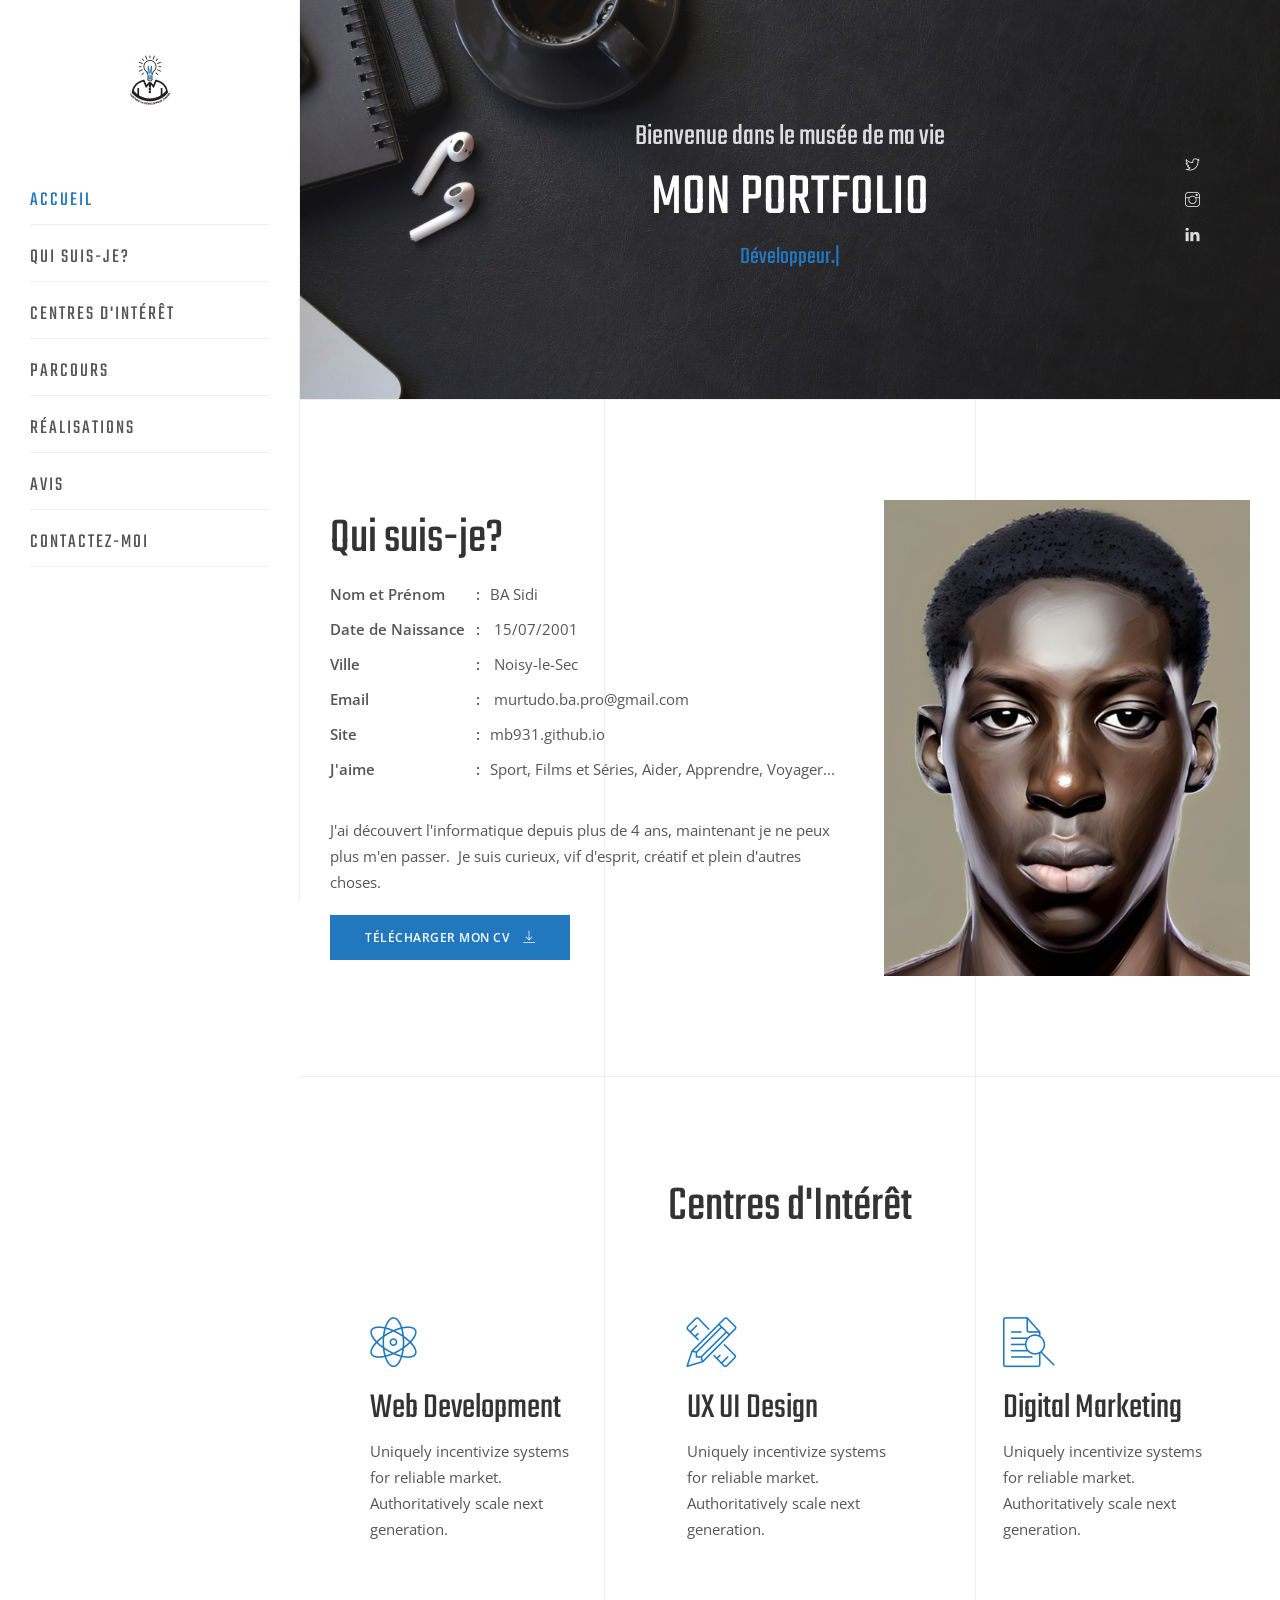
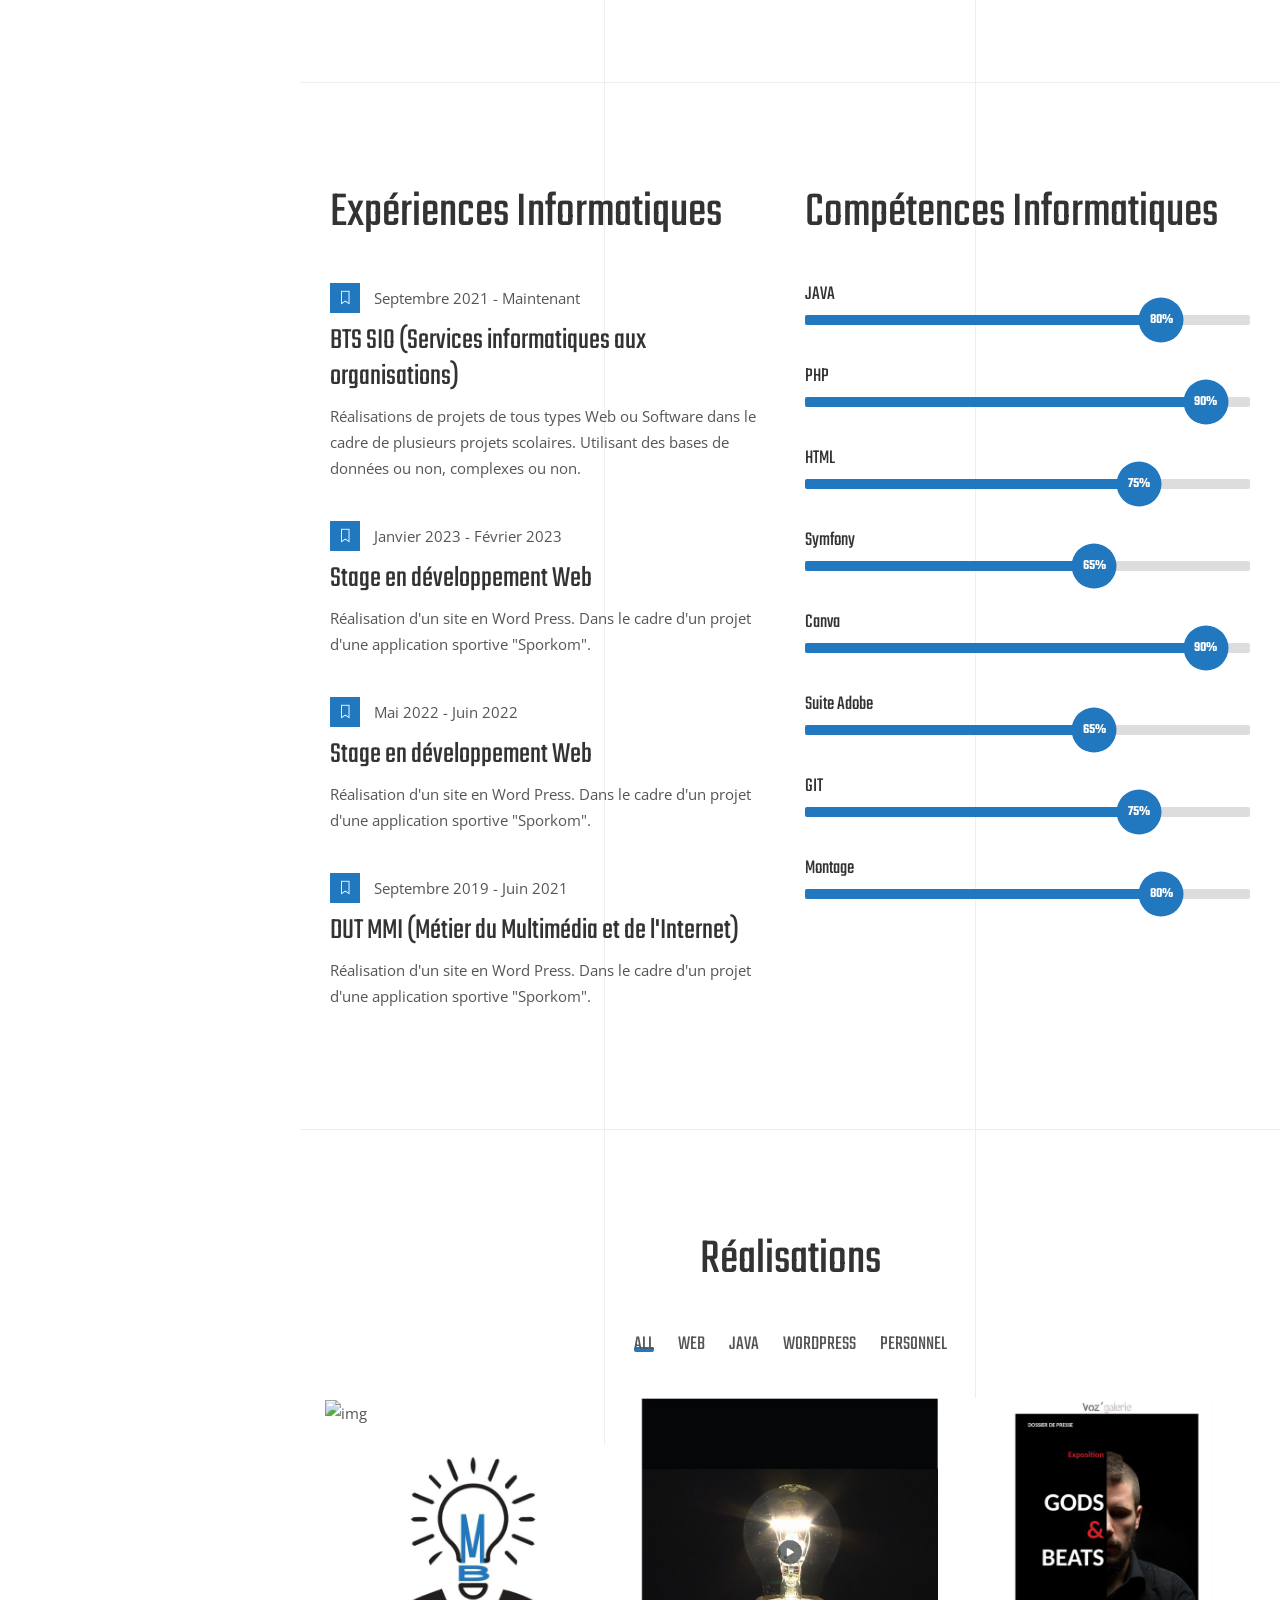
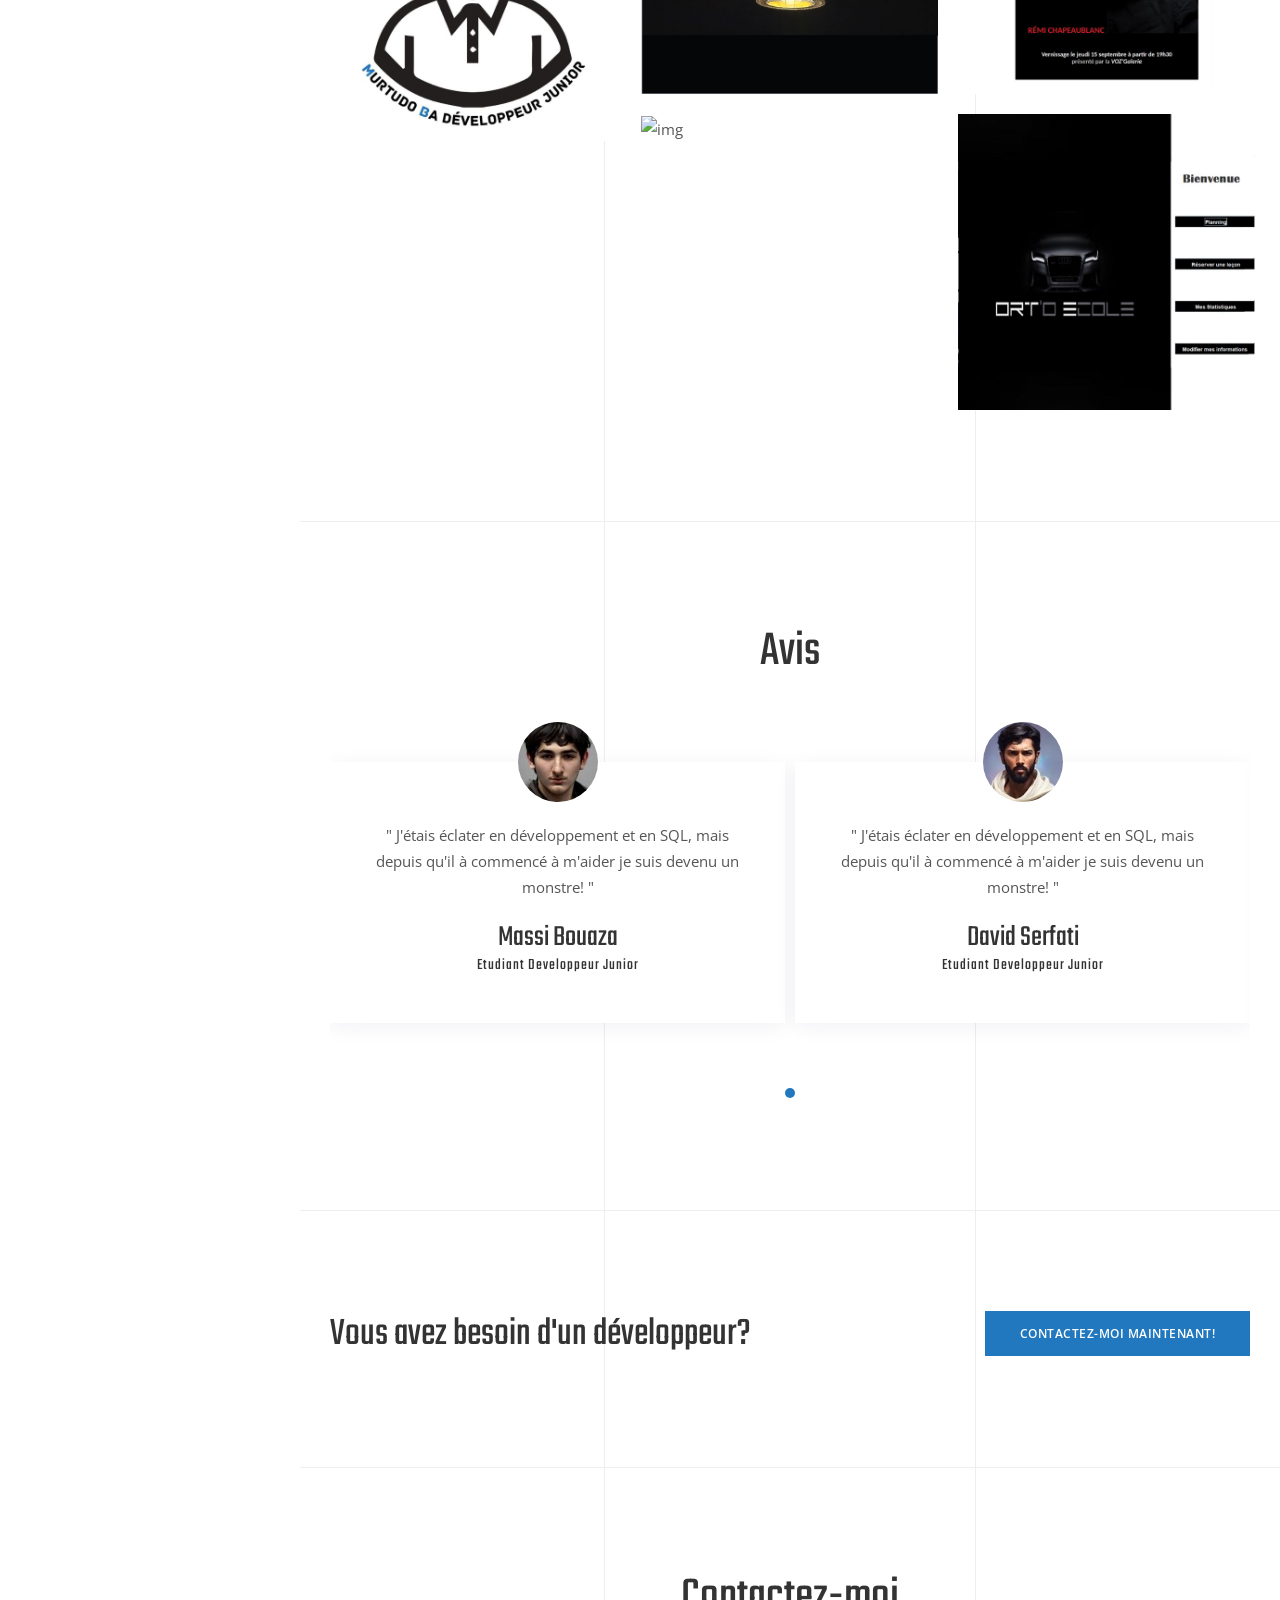
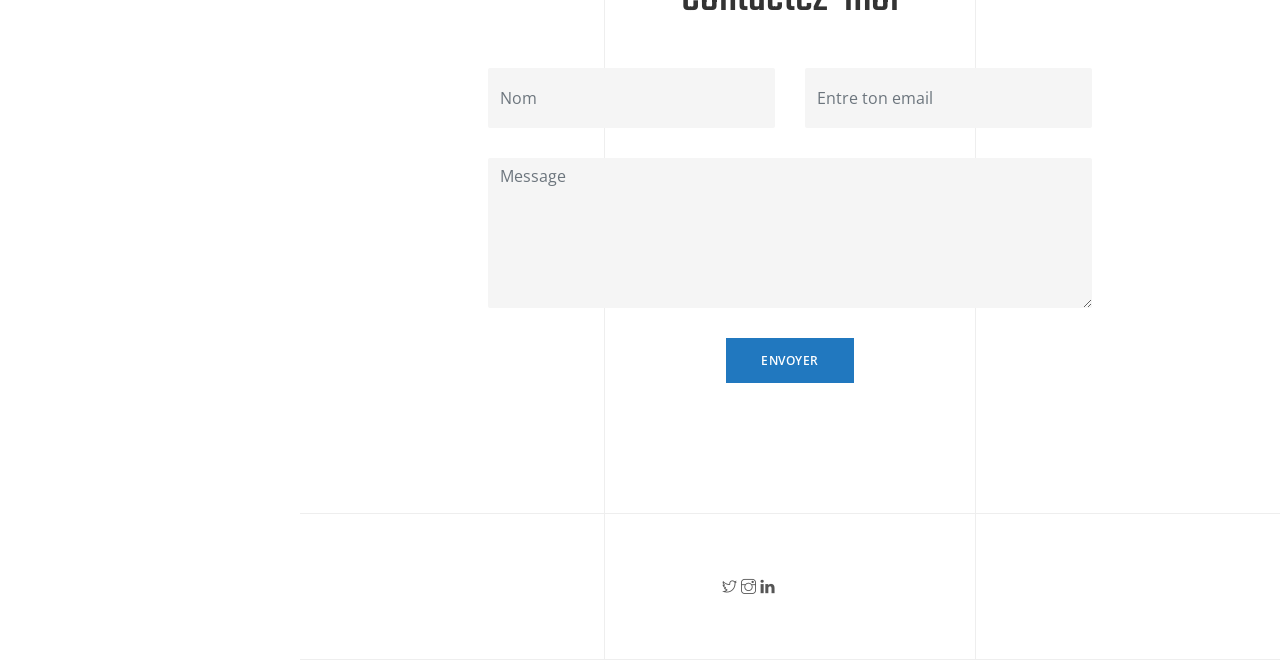
==== index.html @ 07c9825b "seventh push" ====
<!DOCTYPE html>
<!--[if lt IE 7]>      <html class="no-js lt-ie9 lt-ie8 lt-ie7" lang=""> <![endif]-->
<!--[if IE 7]>         <html class="no-js lt-ie9 lt-ie8" lang=""> <![endif]-->
<!--[if IE 8]>         <html class="no-js lt-ie9" lang=""> <![endif]-->
<!--[if gt IE 8]><!--> <html class="no-js" lang="en"> <!--<![endif]-->
    <head>
       
        <meta charset="utf-8">
        <meta name="viewport" content="width=device-width, initial-scale=1">
        <meta name="description" content="Personal Portfolio / CV / Resume Template">
        <meta name="author" content="DynamicLayers">
        
        <title>MB/Developpeur Web Junior</title>
        
        <link rel="shortcut icon" type="image/x-icon" href="img/mon-logo.png" />
        <link rel="stylesheet" href="css/bootstrap.min.css" />
        <link rel="stylesheet" href="css/bootstrap-menu.css"/>
        <link rel="stylesheet" href="css/animate.min.css" />
        <link rel="stylesheet" href="css/themify-icons.css">
        <link rel="stylesheet" href="css/elegant-line-icons.css">
        <link rel="stylesheet" href="css/venobox/venobox.css"/>
        <link rel="stylesheet" href="css/owl.carousel.css"/>
        <link rel="stylesheet" href="css/owl.theme.default.min.css"/>
        <link rel="stylesheet" href="css/main.css"/>
    </head>
    <body>
        
        <div class="site-preloader-wrap">
            <div class="spinner"></div>
        </div><!-- /.site-preloader-wrap -->

        <div class="dl-fixed-sidebar dl-sidebar-left">
            <div class="dl-header-container">
                <div class="logo">
                    <h1><a href="index.html"><img src="img/mon-logo.png" alt="logo"></a></h1>
                </div>
                <div class="dl-burger-menu">
                    <div class="dl-line-menu dl-line-half dl-first-line"></div>
                    <div class="dl-line-menu"></div>
                    <div class="dl-line-menu dl-line-half dl-last-line"></div>
                </div>
                <nav class="dl-menu-fixed">
                    <ul>
                        <li><a href="#home" data-scroll-nav="0">Accueil</a></li>
                        <li><a href="#services" data-scroll-nav="1">Qui suis-je?</a></li>
                        <li><a href="#services" data-scroll-nav="3">Centres d'intérêt</a></li>
                        <li><a href="#about" data-scroll-nav="2">Parcours</a></li>
                        <li><a href="#portfolios" data-scroll-nav="4">Réalisations</a></li>
                        <li><a href="#reviews" data-scroll-nav="5">Avis</a></li>
                        <li><a href="#contact" data-scroll-nav="6">Contactez-moi</a></li>
                    </ul>
                </nav>
            </div>
        </div><!-- /.dl-fixed-sidebar -->

        <div class="dl-side-content">
            <div class="content-lines-wrapper">
                <div class="content-lines-inner">
                    <div class="content-lines"></div>
                </div>
            </div><!-- /.content-lines-wrapper -->
            
            <header class="hero-section d-flex align-items-center bd-bottom" data-scroll-index="0">
                <div class="container">
                    <div class="hero-content text-center">
                        <h4>Bienvenue dans le musée de ma vie</h4>
                        <h1>Mon portfolio</h1>
                        <h2><span class="typed"></span></h2>
                    </div>
                    <ul class="hero-social">
                       <!-- <li><a href="#"><i class="ti-facebook"></i></a></li>-->
                        <li><a href="#"><i class="ti-twitter"></i></a></li>
                        <li><a href="https://www.instagram.com/mb931._/?next=%2F&hl=fr"><i class="ti-instagram"></i></a></li>
                        <li><a href="https://linkedin.com/in/murtudo-ba-pro"><i class="ti-linkedin"></i></a></li>
<!--                        <li><a href="#"><i class="ti-youtube"></i></a></li>-->
                    </ul>
                </div>
            </header><!-- /.hero-section -->
            
            <section id="about" class="about-section section-padding bd-bottom" data-scroll-index="1">
                <div class="container">
                    <div class="row align-items-center">
                        <div class="col-md-7 sm-padding wow fadeInLeft" data-wow-delay="200ms" data-wow-duration="1000ms">
                            <div class="about-content">
                               <h2>Qui suis-je?</h2>
                                <ul class="profile-info">
                                    <li><span>Nom et Prénom</span>BA Sidi</li>
                                    <li><span>Date de Naissance</span> 15/07/2001</li>
                                    <li><span>Ville</span> Noisy-le-Sec</li>
                                    <li><span>Email</span> murtudo.ba.pro@gmail.com</li>
                                    <li><span>Site</span><a href="https://mb931.github.io/">mb931.github.io</a></li>
                                    <li><span>J'aime</span>Sport, Films et Séries, Aider, Apprendre, Voyager...</li>

                                </ul>
                                <p>J'ai découvert l'informatique depuis
                                    plus de 4 ans, maintenant je ne peux plus m'en passer.&nbsp Je suis curieux, vif d'esprit, créatif et plein d'autres choses.
                                </p>
                                <a href="pdf/CvStageBTS.pdf" class="default-btn" download="CV Murtudo BA">Télécharger mon CV <i class="ti-download"></i></a>
                            </div>
                        </div>
                        <div class="col-md-5 sm-padding wow fadeInRight" data-wow-delay="200ms" data-wow-duration="1000ms">
                            <div class="about-bg">
                               <img src="img/1.png" alt="img">
                               <div class="dots"></div>
                            </div>
                        </div>
                    </div>
                </div>
            </section><!-- /.about-section -->
            <section id="services" class="services-section section-padding bd-bottom" data-scroll-index="3">
                <div class="container">
                    <div class="section-heading mb-40 text-center wow fadeInUp" data-wow-delay="200ms" data-wow-duration="1000ms">
                        <h2>Centres d'Intérêt</h2>
                    </div>
                    <div class="row">
                        <div class="col-md-4 col-sm-6 sm-padding wow fadeInUp" data-wow-delay="200ms" data-wow-duration="1000ms">
                            <div class="services-item">
                                <i class="icon-genius"></i>
                                <h3>Web Development</h3>
                                <p>Uniquely incentivize systems for reliable market. Authoritatively scale next generation. </p>
                                <div class="dots"></div>
                            </div>
                        </div>
                        <div class="col-md-4 col-sm-6 sm-padding wow fadeInUp" data-wow-delay="400ms" data-wow-duration="1000ms">
                            <div class="services-item">
                                <i class="icon-tools"></i>
                                <h3>UX UI Design</h3>
                                <p>Uniquely incentivize systems for reliable market. Authoritatively scale next generation. </p>
                                <div class="dots"></div>
                            </div>
                        </div>
                        <div class="col-md-4 col-sm-6 sm-padding wow fadeInUp" data-wow-delay="500ms" data-wow-duration="1000ms">
                            <div class="services-item">
                                <i class="icon-search"></i>
                                <h3>Digital Marketing</h3>
                                <p>Uniquely incentivize systems for reliable market. Authoritatively scale next generation. </p>
                                <div class="dots"></div>
                            </div>
                        </div>
                    </div>
                </div>
            </section><!-- /.services-section -->
            
            <section id="resume" class="resume-section section-padding bd-bottom" data-scroll-index="2">
                <div class="container">
                    <div class="row">
                        <div class="col-md-6 sm-padding wow fadeInLeft" data-wow-delay="200ms" data-wow-duration="1000ms">
                            <div class="section-heading mb-40">
                               <h2>Expériences Informatiques</h2>
                            </div>
                            <ul class="exp-list">
                                <li>
                                    <div class="exp-date">
                                        <i class="ti-bookmark"></i>
                                        <span>Septembre 2021 - Maintenant</span>
                                    </div>
                                    <div class="exp-content">
                                        <h4>BTS SIO (Services informatiques aux organisations)</span></h4>
                                        <p>Réalisations de projets de tous types Web ou Software dans le cadre de plusieurs projets scolaires. Utilisant des bases de données ou non, complexes ou non.</p>
                                    </div>
                                </li>
                                <li>
                                    <div class="exp-date">
                                        <i class="ti-bookmark"></i>
                                        <span>Janvier 2023 - Février 2023</span>
                                    </div>
                                    <div class="exp-content">
                                        <h4>Stage en développement Web</span></h4>
                                        <p>Réalisation d'un site en Word Press. Dans le cadre d'un projet d'une application sportive "Sporkom".</p>
                                    </div>
                                </li>
                                <li>
                                    <div class="exp-date">
                                        <i class="ti-bookmark"></i>
                                        <span>Mai 2022 - Juin 2022</span>
                                    </div>
                                    <div class="exp-content">
                                        <h4>Stage en développement Web</span></h4>
                                        <p>Réalisation d'un site en Word Press. Dans le cadre d'un projet d'une application sportive "Sporkom".</p>
                                    </div>
                                </li>
                                <li>
                                    <div class="exp-date">
                                        <i class="ti-bookmark"></i>
                                        <span>Septembre 2019 - Juin 2021</span>
                                    </div>
                                    <div class="exp-content">
                                        <h4>DUT MMI (Métier du Multimédia et de l'Internet)</span></h4>
                                        <p>Réalisation d'un site en Word Press. Dans le cadre d'un projet d'une application sportive "Sporkom".</p>
                                    </div>
                                </li>
                            </ul>
                        </div>
                        <div class="col-md-6 sm-padding wow fadeInRight" data-wow-delay="200ms" data-wow-duration="1000ms">
                            <div class="skill-wrap">
                               <div class="section-heading mb-40">
                                   <h2>Compétences Informatiques </h2>
                               </div>
                                <ul class="skill-items">
                                    <li class="skill-item">
                                        <h5>JAVA</h5>
                                        <div class="progress">
                                            <div class="progress-bar wow slideInLeft" data-wow-delay="0ms" data-wow-duration="2000ms" role="progressbar" style="width: 80%;">
                                            <span>80%</span>
                                            </div>
                                        </div>
                                    </li>
                                    <li class="skill-item">
                                        <h5>PHP</h5>
                                        <div class="progress">
                                            <div class="progress-bar wow slideInLeft" data-wow-delay="200ms" data-wow-duration="2000ms" role="progressbar" style="width: 90%;">
                                            <span>90%</span>
                                            </div>
                                        </div>
                                    </li>

                                    <li class="skill-item">
                                        <h5>HTML</h5>
                                        <div class="progress">
                                            <div class="progress-bar wow slideInLeft" data-wow-delay="300ms" data-wow-duration="2000ms" role="progressbar" style="width: 75%;">
                                                <span>75%</span>
                                            </div>
                                        </div>
                                    </li>
                                    <li class="skill-item">
                                        <h5>Symfony</h5>
                                        <div class="progress">
                                            <div class="progress-bar wow slideInLeft" data-wow-delay="400ms" data-wow-duration="2000ms" role="progressbar" style="width: 65%;">
                                                <span>65%</span>
                                            </div>
                                        </div>
                                    </li>
                                    <li class="skill-item">
                                        <h5>Canva</h5>
                                        <div class="progress">
                                            <div class="progress-bar wow slideInLeft" data-wow-delay="200ms" data-wow-duration="2000ms" role="progressbar" style="width: 90%;">
                                                <span>90%</span>
                                            </div>
                                        </div>
                                    </li>
                                    <li class="skill-item">
                                        <h5>Suite Adobe</h5>
                                        <div class="progress">
                                             <div class="progress-bar wow slideInLeft" data-wow-delay="400ms" data-wow-duration="2000ms" role="progressbar" style="width: 65%;">
                                            <span>65%</span>
                                            </div>
                                        </div>
                                    </li>
                                    <li class="skill-item">
                                        <h5>GIT</h5>
                                        <div class="progress">
                                            <div class="progress-bar wow slideInLeft" data-wow-delay="300ms" data-wow-duration="2000ms" role="progressbar" style="width: 75%;">
                                                <span>75%</span>
                                            </div>
                                        </div>
                                    </li>
                                    <li class="skill-item">
                                        <h5>Montage</h5>
                                        <div class="progress">
                                            <div class="progress-bar wow slideInLeft" data-wow-delay="0ms" data-wow-duration="2000ms" role="progressbar" style="width: 80%;">
                                                <span>80%</span>
                                            </div>
                                        </div>
                                    </li>
                                </ul>
                            </div>
                        </div>
                    </div>
                </div>
            </section><!-- /.resume-section -->
            
            <section id="portfolios" class="portfolio-section section-padding bd-bottom" data-scroll-index="4">
                <div class="container">
                   <div class="section-heading text-center mb-40 wow fadeInUp" data-wow-delay="200ms" data-wow-duration="1000ms">
                       <h2>Réalisations</h2>
                   </div>
                    <div class="portfolio-wrapper">
                        <ul class="portfolio-filter text-center mb-30">
                            <li class="active" data-filter="*">All</li>
                            <li data-filter=".branding">Web</li>
                            <li data-filter=".design">JAVA</li>
                            <li data-filter=".wordpress">Wordpress</li>
                            <li data-filter=".marketing">Personnel</li>
                        </ul><!-- Portfolio Filter -->
                        <div class="row portfolio-items">
                            <div class="col-md-4 col-sm-6 padding-10 single-item wordpress">
                               <div class="portfolio-box">
                                   <img src="img/port-1.png" alt="img">
                                   <div class="portfolio-content">
                                       <h3><a class="img-popup" href="img/port-1.jpg">Design Studio<span>Branding</span></a></h3>
                                   </div>
                               </div>
                            </div>
                            <div class="col-md-4 col-sm-6 padding-10 single-item marketing">
                               <div class="portfolio-box">
                                   <img src="img/port-2.jpg" alt="img">
                                   <div class="portfolio-content">
                                       <h3><a class="img-popup" href="img/port-2.jpg">Réalisation personnel<span>Ma vidéo</span><span>2022</span></a></h3>
                                   </div>
                               </div>
                            </div>
                            <div class="col-md-4 col-sm-6 padding-10 single-item marketing ">
                               <div class="portfolio-box">
                                   <img src="img/port-3.jpg" alt="img">
                                   <div class="portfolio-content">
                                       <h3><a class="img-popup" href="img/port-3.jpg">Projet Adobe Illustrator DUT MMI<span>Magazine Voz'galerie</span><span>2019</span></a></h3>
                                   </div>
                               </div>
                            </div>
                            <div class="col-md-4 col-sm-6 padding-10 single-item marketing">
                               <div class="portfolio-box">
                                   <img src="img/port-4.jpg" alt="img">
                                   <div class="portfolio-content">
                                       <h3><a class="img-popup" href="img/port-4.jpg">Réalisation personnel<span>Mon Logo</span><span>2022</span></a></h3>
                                   </div>
                               </div>
                            </div>
                            <div class="col-md-4 col-sm-6 padding-10 single-item branding">
                               <div class="portfolio-box">
                                   <img src="img/port-5.png" alt="img">
                                   <div class="portfolio-content">
                                       <h3><a class="img-popup" href="img/port-5.jpg">Design Studio<span>Branding</span></a></h3>
                                   </div>
                               </div>
                            </div>
                            <div class="col-md-4 col-sm-6 padding-10 single-item design">
                               <div class="portfolio-box">
                                   <img src="img/port-6.jpg" alt="img">
                                   <div class="portfolio-content">
                                       <h3><a class="img-popup" href="img/port-6.jpg">Projet JAVA BTS SIO<span>ORT'O ECOLE</span><span>2021</span></a></h3>
                                   </div>
                               </div>
                            </div>
                        </div>
                    </div>
                </div>
            </section><!-- /.portfolio-section -->
            
            <section id="reviews" class="testimonial-section section-padding bd-bottom" data-scroll-index="5">
                <div class="container">
                    <div class="section-heading mb-40 text-center wow fadeInUp" data-wow-delay="200ms" data-wow-duration="1000ms">
                        <h2>Avis</h2>
                    </div>
                    <div id="testimonial-carousel" class="testimonial-carousel owl-carousel">
                        <div class="testimonial-item">
                            <div class="testimonial-innter">
                                <div class="testi-thumb"><img src="img/testi-1.jpg" alt="img"></div>
                                <div class="testi-content">
                                    <p>" J'étais éclater en développement et en SQL, mais depuis qu'il à commencé à m'aider je suis devenu un monstre! "</p>
                                    <h4>Massi Bouaza <span>Etudiant Developpeur Junior</span></h4>
                                </div>
                            </div>
                        </div>
                        <div class="testimonial-item">
                            <div class="testimonial-innter">
                                <div class="testi-thumb"><img src="img/testi-2.jpg" alt="img"></div>
                                <div class="testi-content">
                                    <p>" J'étais éclater en développement et en SQL, mais depuis qu'il à commencé à m'aider je suis devenu un monstre! "</p>
                                    <h4>David Serfati <span>Etudiant Developpeur Junior</span></h4>
                                </div>
                            </div>
                        </div>
                        <!--<div class="testimonial-item">
                            <div class="testimonial-innter">
                                <div class="testi-thumb"><img src="img/testi-3.jpg" alt="img"></div>
                                <div class="testi-content">
                                    <p>"This has been one of the best Customer Support experiences I have ever had. The design of the theme also, AMAZING! Thank you so much for all your help DynamicLayers!"</p>
                                    <h4>Melania Rose <span>Themeforest.CO</span></h4>
                                </div>
                            </div>
                        </div>-->
                    </div>
                </div>
            </section><!-- /.testimonial-section -->
            
            <section class="cta-section section-padding bd-bottom">
                <div class="container">
                    <div class="row">
                        <div class="col-md-6 xs-padding">
                            <div class="cta-content">
                                <h3>Vous avez besoin d'un développeur?</h3>
                            </div>
                        </div>
                        <div class="col-md-6 text-right">
                            <a href="#contact" class="default-btn">Contactez-moi maintenant!</a>
                        </div>
                    </div>
                </div>
            </section><!-- /.cta-section -->
            
            <section id="contact" class="contact-section section-padding" data-scroll-index="6">
                <div class="container">
                    <div class="section-heading mb-40 text-center wow fadeInUp" data-wow-delay="200ms" data-wow-duration="1000ms">
                        <h2>Contactez-moi</h2>
                    </div>
                    <div class="row">
                        <div class="col-md-8 offset-md-2">
                            <form action="contact.php" method="post" id="ajax_form" class="row contact-form text-center">
                                <div class="form-group col-lg-6">
                                    <input type="text" class="form-control" id="name" placeholder="Nom" required>
                                </div>
                                <div class="form-group col-lg-6">
                                    <input type="email" class="form-control" id="email" placeholder="Entre ton email" required>
                                </div>
                                <div class="form-group col-lg-12">
                                    <textarea class="form-control message" id="message" name="message" placeholder="Message" required></textarea>
                                </div>
                                <div class="form-group col-lg-12">
                                    <button id="submit" class="default-btn" type="submit">Envoyer</button>
                                </div>
                                <div id="form-messages" class="form-group col-lg-12">
                                    <div class="alert" role="alert"></div>
                                </div>
                            </form>
                        </div>
                    </div>
                </div>
            </section><!-- /.contact-section -->
            
            <footer class="footer-section">
                <div class="container">
                    <div class="row">
                        <div class="col-sm-6">
                            <div class="footer-social text-right">
                                <a href="#"><i class="ti-twitter"></i></a>
                                <a href="https://www.instagram.com/mb931._/?next=%2F&hl=fr"><i class="ti-instagram"></i></a>
                                <a href="https://linkedin.com/in/murtudo-ba-pro"><i class="ti-linkedin"></i></a>
                            </div><!-- /.footer-social -->
                        </div>
                    </div>
                </div>
            </footer><!-- /.footer-section -->
            
        </div><!-- /.dl-side-content -->

        <!-- jQuery -->
        <script src="js/vendor/jquery-1.12.4.min.js"></script>
        <script src="js/vendor/popper.min.js"></script>
        <script src="js/vendor/bootstrap.min.js"></script>
        <script src="js/vendor/scrollit.js"></script>
        <script src="js/vendor/jquery.waypoints.min.js"></script>
        <script src="js/vendor/imagesloaded.pkgd.min.js"></script>
        <script src="js/vendor/venobox.min.js"></script>
        <script src="js/vendor/jquery.isotope.v3.0.2.js"></script>
        <script src="js/vendor/owl.carousel.min.js"></script>
        <script src="js/vendor/typed.min.js"></script>
        <script src="js/vendor/bootstrap-menu.js"></script>
        <script src="js/vendor/wow.min.js"></script>
        <script src="js/contact.js"></script>
        <script src="js/main.js"></script>

    </body>

</html>
---- css/themify-icons.css ----
@font-face{font-family:themify;src:url(../fonts/themify.eot?-fvbane);src:url(../fonts/themify.eot?#iefix-fvbane) format('embedded-opentype'),url(../fonts/themify.woff?-fvbane) format('woff'),url(../fonts/themify.ttf?-fvbane) format('truetype'),url(../fonts/themify.svg?-fvbane#themify) format('svg');font-weight:400;font-style:normal}[class*=" ti-"],[class^=ti-]{font-family:themify;speak:none;font-style:normal;font-weight:400;font-variant:normal;text-transform:none;line-height:1;-webkit-font-smoothing:antialiased;-moz-osx-font-smoothing:grayscale}.ti-wand:before{content:"\e600"}.ti-volume:before{content:"\e601"}.ti-user:before{content:"\e602"}.ti-unlock:before{content:"\e603"}.ti-unlink:before{content:"\e604"}.ti-trash:before{content:"\e605"}.ti-thought:before{content:"\e606"}.ti-target:before{content:"\e607"}.ti-tag:before{content:"\e608"}.ti-tablet:before{content:"\e609"}.ti-star:before{content:"\e60a"}.ti-spray:before{content:"\e60b"}.ti-signal:before{content:"\e60c"}.ti-shopping-cart:before{content:"\e60d"}.ti-shopping-cart-full:before{content:"\e60e"}.ti-settings:before{content:"\e60f"}.ti-search:before{content:"\e610"}.ti-zoom-in:before{content:"\e611"}.ti-zoom-out:before{content:"\e612"}.ti-cut:before{content:"\e613"}.ti-ruler:before{content:"\e614"}.ti-ruler-pencil:before{content:"\e615"}.ti-ruler-alt:before{content:"\e616"}.ti-bookmark:before{content:"\e617"}.ti-bookmark-alt:before{content:"\e618"}.ti-reload:before{content:"\e619"}.ti-plus:before{content:"\e61a"}.ti-pin:before{content:"\e61b"}.ti-pencil:before{content:"\e61c"}.ti-pencil-alt:before{content:"\e61d"}.ti-paint-roller:before{content:"\e61e"}.ti-paint-bucket:before{content:"\e61f"}.ti-na:before{content:"\e620"}.ti-mobile:before{content:"\e621"}.ti-minus:before{content:"\e622"}.ti-medall:before{content:"\e623"}.ti-medall-alt:before{content:"\e624"}.ti-marker:before{content:"\e625"}.ti-marker-alt:before{content:"\e626"}.ti-arrow-up:before{content:"\e627"}.ti-arrow-right:before{content:"\e628"}.ti-arrow-left:before{content:"\e629"}.ti-arrow-down:before{content:"\e62a"}.ti-lock:before{content:"\e62b"}.ti-location-arrow:before{content:"\e62c"}.ti-link:before{content:"\e62d"}.ti-layout:before{content:"\e62e"}.ti-layers:before{content:"\e62f"}.ti-layers-alt:before{content:"\e630"}.ti-key:before{content:"\e631"}.ti-import:before{content:"\e632"}.ti-image:before{content:"\e633"}.ti-heart:before{content:"\e634"}.ti-heart-broken:before{content:"\e635"}.ti-hand-stop:before{content:"\e636"}.ti-hand-open:before{content:"\e637"}.ti-hand-drag:before{content:"\e638"}.ti-folder:before{content:"\e639"}.ti-flag:before{content:"\e63a"}.ti-flag-alt:before{content:"\e63b"}.ti-flag-alt-2:before{content:"\e63c"}.ti-eye:before{content:"\e63d"}.ti-export:before{content:"\e63e"}.ti-exchange-vertical:before{content:"\e63f"}.ti-desktop:before{content:"\e640"}.ti-cup:before{content:"\e641"}.ti-crown:before{content:"\e642"}.ti-comments:before{content:"\e643"}.ti-comment:before{content:"\e644"}.ti-comment-alt:before{content:"\e645"}.ti-close:before{content:"\e646"}.ti-clip:before{content:"\e647"}.ti-angle-up:before{content:"\e648"}.ti-angle-right:before{content:"\e649"}.ti-angle-left:before{content:"\e64a"}.ti-angle-down:before{content:"\e64b"}.ti-check:before{content:"\e64c"}.ti-check-box:before{content:"\e64d"}.ti-camera:before{content:"\e64e"}.ti-announcement:before{content:"\e64f"}.ti-brush:before{content:"\e650"}.ti-briefcase:before{content:"\e651"}.ti-bolt:before{content:"\e652"}.ti-bolt-alt:before{content:"\e653"}.ti-blackboard:before{content:"\e654"}.ti-bag:before{content:"\e655"}.ti-move:before{content:"\e656"}.ti-arrows-vertical:before{content:"\e657"}.ti-arrows-horizontal:before{content:"\e658"}.ti-fullscreen:before{content:"\e659"}.ti-arrow-top-right:before{content:"\e65a"}.ti-arrow-top-left:before{content:"\e65b"}.ti-arrow-circle-up:before{content:"\e65c"}.ti-arrow-circle-right:before{content:"\e65d"}.ti-arrow-circle-left:before{content:"\e65e"}.ti-arrow-circle-down:before{content:"\e65f"}.ti-angle-double-up:before{content:"\e660"}.ti-angle-double-right:before{content:"\e661"}.ti-angle-double-left:before{content:"\e662"}.ti-angle-double-down:before{content:"\e663"}.ti-zip:before{content:"\e664"}.ti-world:before{content:"\e665"}.ti-wheelchair:before{content:"\e666"}.ti-view-list:before{content:"\e667"}.ti-view-list-alt:before{content:"\e668"}.ti-view-grid:before{content:"\e669"}.ti-uppercase:before{content:"\e66a"}.ti-upload:before{content:"\e66b"}.ti-underline:before{content:"\e66c"}.ti-truck:before{content:"\e66d"}.ti-timer:before{content:"\e66e"}.ti-ticket:before{content:"\e66f"}.ti-thumb-up:before{content:"\e670"}.ti-thumb-down:before{content:"\e671"}.ti-text:before{content:"\e672"}.ti-stats-up:before{content:"\e673"}.ti-stats-down:before{content:"\e674"}.ti-split-v:before{content:"\e675"}.ti-split-h:before{content:"\e676"}.ti-smallcap:before{content:"\e677"}.ti-shine:before{content:"\e678"}.ti-shift-right:before{content:"\e679"}.ti-shift-left:before{content:"\e67a"}.ti-shield:before{content:"\e67b"}.ti-notepad:before{content:"\e67c"}.ti-server:before{content:"\e67d"}.ti-quote-right:before{content:"\e67e"}.ti-quote-left:before{content:"\e67f"}.ti-pulse:before{content:"\e680"}.ti-printer:before{content:"\e681"}.ti-power-off:before{content:"\e682"}.ti-plug:before{content:"\e683"}.ti-pie-chart:before{content:"\e684"}.ti-paragraph:before{content:"\e685"}.ti-panel:before{content:"\e686"}.ti-package:before{content:"\e687"}.ti-music:before{content:"\e688"}.ti-music-alt:before{content:"\e689"}.ti-mouse:before{content:"\e68a"}.ti-mouse-alt:before{content:"\e68b"}.ti-money:before{content:"\e68c"}.ti-microphone:before{content:"\e68d"}.ti-menu:before{content:"\e68e"}.ti-menu-alt:before{content:"\e68f"}.ti-map:before{content:"\e690"}.ti-map-alt:before{content:"\e691"}.ti-loop:before{content:"\e692"}.ti-location-pin:before{content:"\e693"}.ti-list:before{content:"\e694"}.ti-light-bulb:before{content:"\e695"}.ti-Italic:before{content:"\e696"}.ti-info:before{content:"\e697"}.ti-infinite:before{content:"\e698"}.ti-id-badge:before{content:"\e699"}.ti-hummer:before{content:"\e69a"}.ti-home:before{content:"\e69b"}.ti-help:before{content:"\e69c"}.ti-headphone:before{content:"\e69d"}.ti-harddrives:before{content:"\e69e"}.ti-harddrive:before{content:"\e69f"}.ti-gift:before{content:"\e6a0"}.ti-game:before{content:"\e6a1"}.ti-filter:before{content:"\e6a2"}.ti-files:before{content:"\e6a3"}.ti-file:before{content:"\e6a4"}.ti-eraser:before{content:"\e6a5"}.ti-envelope:before{content:"\e6a6"}.ti-download:before{content:"\e6a7"}.ti-direction:before{content:"\e6a8"}.ti-direction-alt:before{content:"\e6a9"}.ti-dashboard:before{content:"\e6aa"}.ti-control-stop:before{content:"\e6ab"}.ti-control-shuffle:before{content:"\e6ac"}.ti-control-play:before{content:"\e6ad"}.ti-control-pause:before{content:"\e6ae"}.ti-control-forward:before{content:"\e6af"}.ti-control-backward:before{content:"\e6b0"}.ti-cloud:before{content:"\e6b1"}.ti-cloud-up:before{content:"\e6b2"}.ti-cloud-down:before{content:"\e6b3"}.ti-clipboard:before{content:"\e6b4"}.ti-car:before{content:"\e6b5"}.ti-calendar:before{content:"\e6b6"}.ti-book:before{content:"\e6b7"}.ti-bell:before{content:"\e6b8"}.ti-basketball:before{content:"\e6b9"}.ti-bar-chart:before{content:"\e6ba"}.ti-bar-chart-alt:before{content:"\e6bb"}.ti-back-right:before{content:"\e6bc"}.ti-back-left:before{content:"\e6bd"}.ti-arrows-corner:before{content:"\e6be"}.ti-archive:before{content:"\e6bf"}.ti-anchor:before{content:"\e6c0"}.ti-align-right:before{content:"\e6c1"}.ti-align-left:before{content:"\e6c2"}.ti-align-justify:before{content:"\e6c3"}.ti-align-center:before{content:"\e6c4"}.ti-alert:before{content:"\e6c5"}.ti-alarm-clock:before{content:"\e6c6"}.ti-agenda:before{content:"\e6c7"}.ti-write:before{content:"\e6c8"}.ti-window:before{content:"\e6c9"}.ti-widgetized:before{content:"\e6ca"}.ti-widget:before{content:"\e6cb"}.ti-widget-alt:before{content:"\e6cc"}.ti-wallet:before{content:"\e6cd"}.ti-video-clapper:before{content:"\e6ce"}.ti-video-camera:before{content:"\e6cf"}.ti-vector:before{content:"\e6d0"}.ti-themify-logo:before{content:"\e6d1"}.ti-themify-favicon:before{content:"\e6d2"}.ti-themify-favicon-alt:before{content:"\e6d3"}.ti-support:before{content:"\e6d4"}.ti-stamp:before{content:"\e6d5"}.ti-split-v-alt:before{content:"\e6d6"}.ti-slice:before{content:"\e6d7"}.ti-shortcode:before{content:"\e6d8"}.ti-shift-right-alt:before{content:"\e6d9"}.ti-shift-left-alt:before{content:"\e6da"}.ti-ruler-alt-2:before{content:"\e6db"}.ti-receipt:before{content:"\e6dc"}.ti-pin2:before{content:"\e6dd"}.ti-pin-alt:before{content:"\e6de"}.ti-pencil-alt2:before{content:"\e6df"}.ti-palette:before{content:"\e6e0"}.ti-more:before{content:"\e6e1"}.ti-more-alt:before{content:"\e6e2"}.ti-microphone-alt:before{content:"\e6e3"}.ti-magnet:before{content:"\e6e4"}.ti-line-double:before{content:"\e6e5"}.ti-line-dotted:before{content:"\e6e6"}.ti-line-dashed:before{content:"\e6e7"}.ti-layout-width-full:before{content:"\e6e8"}.ti-layout-width-default:before{content:"\e6e9"}.ti-layout-width-default-alt:before{content:"\e6ea"}.ti-layout-tab:before{content:"\e6eb"}.ti-layout-tab-window:before{content:"\e6ec"}.ti-layout-tab-v:before{content:"\e6ed"}.ti-layout-tab-min:before{content:"\e6ee"}.ti-layout-slider:before{content:"\e6ef"}.ti-layout-slider-alt:before{content:"\e6f0"}.ti-layout-sidebar-right:before{content:"\e6f1"}.ti-layout-sidebar-none:before{content:"\e6f2"}.ti-layout-sidebar-left:before{content:"\e6f3"}.ti-layout-placeholder:before{content:"\e6f4"}.ti-layout-menu:before{content:"\e6f5"}.ti-layout-menu-v:before{content:"\e6f6"}.ti-layout-menu-separated:before{content:"\e6f7"}.ti-layout-menu-full:before{content:"\e6f8"}.ti-layout-media-right-alt:before{content:"\e6f9"}.ti-layout-media-right:before{content:"\e6fa"}.ti-layout-media-overlay:before{content:"\e6fb"}.ti-layout-media-overlay-alt:before{content:"\e6fc"}.ti-layout-media-overlay-alt-2:before{content:"\e6fd"}.ti-layout-media-left-alt:before{content:"\e6fe"}.ti-layout-media-left:before{content:"\e6ff"}.ti-layout-media-center-alt:before{content:"\e700"}.ti-layout-media-center:before{content:"\e701"}.ti-layout-list-thumb:before{content:"\e702"}.ti-layout-list-thumb-alt:before{content:"\e703"}.ti-layout-list-post:before{content:"\e704"}.ti-layout-list-large-image:before{content:"\e705"}.ti-layout-line-solid:before{content:"\e706"}.ti-layout-grid4:before{content:"\e707"}.ti-layout-grid3:before{content:"\e708"}.ti-layout-grid2:before{content:"\e709"}.ti-layout-grid2-thumb:before{content:"\e70a"}.ti-layout-cta-right:before{content:"\e70b"}.ti-layout-cta-left:before{content:"\e70c"}.ti-layout-cta-center:before{content:"\e70d"}.ti-layout-cta-btn-right:before{content:"\e70e"}.ti-layout-cta-btn-left:before{content:"\e70f"}.ti-layout-column4:before{content:"\e710"}.ti-layout-column3:before{content:"\e711"}.ti-layout-column2:before{content:"\e712"}.ti-layout-accordion-separated:before{content:"\e713"}.ti-layout-accordion-merged:before{content:"\e714"}.ti-layout-accordion-list:before{content:"\e715"}.ti-ink-pen:before{content:"\e716"}.ti-info-alt:before{content:"\e717"}.ti-help-alt:before{content:"\e718"}.ti-headphone-alt:before{content:"\e719"}.ti-hand-point-up:before{content:"\e71a"}.ti-hand-point-right:before{content:"\e71b"}.ti-hand-point-left:before{content:"\e71c"}.ti-hand-point-down:before{content:"\e71d"}.ti-gallery:before{content:"\e71e"}.ti-face-smile:before{content:"\e71f"}.ti-face-sad:before{content:"\e720"}.ti-credit-card:before{content:"\e721"}.ti-control-skip-forward:before{content:"\e722"}.ti-control-skip-backward:before{content:"\e723"}.ti-control-record:before{content:"\e724"}.ti-control-eject:before{content:"\e725"}.ti-comments-smiley:before{content:"\e726"}.ti-brush-alt:before{content:"\e727"}.ti-youtube:before{content:"\e728"}.ti-vimeo:before{content:"\e729"}.ti-twitter:before{content:"\e72a"}.ti-time:before{content:"\e72b"}.ti-tumblr:before{content:"\e72c"}.ti-skype:before{content:"\e72d"}.ti-share:before{content:"\e72e"}.ti-share-alt:before{content:"\e72f"}.ti-rocket:before{content:"\e730"}.ti-pinterest:before{content:"\e731"}.ti-new-window:before{content:"\e732"}.ti-microsoft:before{content:"\e733"}.ti-list-ol:before{content:"\e734"}.ti-linkedin:before{content:"\e735"}.ti-layout-sidebar-2:before{content:"\e736"}.ti-layout-grid4-alt:before{content:"\e737"}.ti-layout-grid3-alt:before{content:"\e738"}.ti-layout-grid2-alt:before{content:"\e739"}.ti-layout-column4-alt:before{content:"\e73a"}.ti-layout-column3-alt:before{content:"\e73b"}.ti-layout-column2-alt:before{content:"\e73c"}.ti-instagram:before{content:"\e73d"}.ti-google:before{content:"\e73e"}.ti-github:before{content:"\e73f"}.ti-flickr:before{content:"\e740"}.ti-facebook:before{content:"\e741"}.ti-dropbox:before{content:"\e742"}.ti-dribbble:before{content:"\e743"}.ti-apple:before{content:"\e744"}.ti-android:before{content:"\e745"}.ti-save:before{content:"\e746"}.ti-save-alt:before{content:"\e747"}.ti-yahoo:before{content:"\e748"}.ti-wordpress:before{content:"\e749"}.ti-vimeo-alt:before{content:"\e74a"}.ti-twitter-alt:before{content:"\e74b"}.ti-tumblr-alt:before{content:"\e74c"}.ti-trello:before{content:"\e74d"}.ti-stack-overflow:before{content:"\e74e"}.ti-soundcloud:before{content:"\e74f"}.ti-sharethis:before{content:"\e750"}.ti-sharethis-alt:before{content:"\e751"}.ti-reddit:before{content:"\e752"}.ti-pinterest-alt:before{content:"\e753"}.ti-microsoft-alt:before{content:"\e754"}.ti-linux:before{content:"\e755"}.ti-jsfiddle:before{content:"\e756"}.ti-joomla:before{content:"\e757"}.ti-html5:before{content:"\e758"}.ti-flickr-alt:before{content:"\e759"}.ti-email:before{content:"\e75a"}.ti-drupal:before{content:"\e75b"}.ti-dropbox-alt:before{content:"\e75c"}.ti-css3:before{content:"\e75d"}.ti-rss:before{content:"\e75e"}.ti-rss-alt:before{content:"\e75f"}
---- css/elegant-line-icons.css ----
@font-face {
	font-family: 'et-line';
	src:url('../fonts/et-line.eot');
	src:url('../fonts/et-line.eot?#iefix') format('embedded-opentype'),
		url('../fonts/et-line.woff') format('woff'),
		url('../fonts/et-line.ttf') format('truetype'),
		url('../fonts/et-line.svg#et-line') format('svg');
	font-weight: normal;
	font-style: normal;
}

/* Use the following CSS code if you want to use data attributes for inserting your icons */
[data-icon]:before {
	font-family: 'et-line';
	content: attr(data-icon);
	speak: none;
	font-weight: normal;
	font-variant: normal;
	text-transform: none;
	line-height: 1;
	-webkit-font-smoothing: antialiased;
	-moz-osx-font-smoothing: grayscale;
	display:inline-block;
}

/* Use the following CSS code if you want to have a class per icon */
/*
Instead of a list of all class selectors,
you can use the generic selector below, but it's slower:
[class*="icon-"] {
*/
.icon-mobile, .icon-laptop, .icon-desktop, .icon-tablet, .icon-phone, .icon-document, .icon-documents, .icon-search, .icon-clipboard, .icon-newspaper, .icon-notebook, .icon-book-open, .icon-browser, .icon-calendar, .icon-presentation, .icon-picture, .icon-pictures, .icon-video, .icon-camera, .icon-printer, .icon-toolbox, .icon-briefcase, .icon-wallet, .icon-gift, .icon-bargraph, .icon-grid, .icon-expand, .icon-focus, .icon-edit, .icon-adjustments, .icon-ribbon, .icon-hourglass, .icon-lock, .icon-megaphone, .icon-shield, .icon-trophy, .icon-flag, .icon-map, .icon-puzzle, .icon-basket, .icon-envelope, .icon-streetsign, .icon-telescope, .icon-gears, .icon-key, .icon-paperclip, .icon-attachment, .icon-pricetags, .icon-lightbulb, .icon-layers, .icon-pencil, .icon-tools, .icon-tools-2, .icon-scissors, .icon-paintbrush, .icon-magnifying-glass, .icon-circle-compass, .icon-linegraph, .icon-mic, .icon-strategy, .icon-beaker, .icon-caution, .icon-recycle, .icon-anchor, .icon-profile-male, .icon-profile-female, .icon-bike, .icon-wine, .icon-hotairballoon, .icon-globe, .icon-genius, .icon-map-pin, .icon-dial, .icon-chat, .icon-heart, .icon-cloud, .icon-upload, .icon-download, .icon-target, .icon-hazardous, .icon-piechart, .icon-speedometer, .icon-global, .icon-compass, .icon-lifesaver, .icon-clock, .icon-aperture, .icon-quote, .icon-scope, .icon-alarmclock, .icon-refresh, .icon-happy, .icon-sad, .icon-facebook, .icon-twitter, .icon-googleplus, .icon-rss, .icon-tumblr, .icon-linkedin, .icon-dribbble {
	font-family: 'et-line';
	speak: none;
	font-style: normal;
	font-weight: normal;
	font-variant: normal;
	text-transform: none;
	line-height: 1;
	-webkit-font-smoothing: antialiased;
	-moz-osx-font-smoothing: grayscale;
	display:inline-block;
}
.icon-mobile:before {
	content: "\e000";
}
.icon-laptop:before {
	content: "\e001";
}
.icon-desktop:before {
	content: "\e002";
}
.icon-tablet:before {
	content: "\e003";
}
.icon-phone:before {
	content: "\e004";
}
.icon-document:before {
	content: "\e005";
}
.icon-documents:before {
	content: "\e006";
}
.icon-search:before {
	content: "\e007";
}
.icon-clipboard:before {
	content: "\e008";
}
.icon-newspaper:before {
	content: "\e009";
}
.icon-notebook:before {
	content: "\e00a";
}
.icon-book-open:before {
	content: "\e00b";
}
.icon-browser:before {
	content: "\e00c";
}
.icon-calendar:before {
	content: "\e00d";
}
.icon-presentation:before {
	content: "\e00e";
}
.icon-picture:before {
	content: "\e00f";
}
.icon-pictures:before {
	content: "\e010";
}
.icon-video:before {
	content: "\e011";
}
.icon-camera:before {
	content: "\e012";
}
.icon-printer:before {
	content: "\e013";
}
.icon-toolbox:before {
	content: "\e014";
}
.icon-briefcase:before {
	content: "\e015";
}
.icon-wallet:before {
	content: "\e016";
}
.icon-gift:before {
	content: "\e017";
}
.icon-bargraph:before {
	content: "\e018";
}
.icon-grid:before {
	content: "\e019";
}
.icon-expand:before {
	content: "\e01a";
}
.icon-focus:before {
	content: "\e01b";
}
.icon-edit:before {
	content: "\e01c";
}
.icon-adjustments:before {
	content: "\e01d";
}
.icon-ribbon:before {
	content: "\e01e";
}
.icon-hourglass:before {
	content: "\e01f";
}
.icon-lock:before {
	content: "\e020";
}
.icon-megaphone:before {
	content: "\e021";
}
.icon-shield:before {
	content: "\e022";
}
.icon-trophy:before {
	content: "\e023";
}
.icon-flag:before {
	content: "\e024";
}
.icon-map:before {
	content: "\e025";
}
.icon-puzzle:before {
	content: "\e026";
}
.icon-basket:before {
	content: "\e027";
}
.icon-envelope:before {
	content: "\e028";
}
.icon-streetsign:before {
	content: "\e029";
}
.icon-telescope:before {
	content: "\e02a";
}
.icon-gears:before {
	content: "\e02b";
}
.icon-key:before {
	content: "\e02c";
}
.icon-paperclip:before {
	content: "\e02d";
}
.icon-attachment:before {
	content: "\e02e";
}
.icon-pricetags:before {
	content: "\e02f";
}
.icon-lightbulb:before {
	content: "\e030";
}
.icon-layers:before {
	content: "\e031";
}
.icon-pencil:before {
	content: "\e032";
}
.icon-tools:before {
	content: "\e033";
}
.icon-tools-2:before {
	content: "\e034";
}
.icon-scissors:before {
	content: "\e035";
}
.icon-paintbrush:before {
	content: "\e036";
}
.icon-magnifying-glass:before {
	content: "\e037";
}
.icon-circle-compass:before {
	content: "\e038";
}
.icon-linegraph:before {
	content: "\e039";
}
.icon-mic:before {
	content: "\e03a";
}
.icon-strategy:before {
	content: "\e03b";
}
.icon-beaker:before {
	content: "\e03c";
}
.icon-caution:before {
	content: "\e03d";
}
.icon-recycle:before {
	content: "\e03e";
}
.icon-anchor:before {
	content: "\e03f";
}
.icon-profile-male:before {
	content: "\e040";
}
.icon-profile-female:before {
	content: "\e041";
}
.icon-bike:before {
	content: "\e042";
}
.icon-wine:before {
	content: "\e043";
}
.icon-hotairballoon:before {
	content: "\e044";
}
.icon-globe:before {
	content: "\e045";
}
.icon-genius:before {
	content: "\e046";
}
.icon-map-pin:before {
	content: "\e047";
}
.icon-dial:before {
	content: "\e048";
}
.icon-chat:before {
	content: "\e049";
}
.icon-heart:before {
	content: "\e04a";
}
.icon-cloud:before {
	content: "\e04b";
}
.icon-upload:before {
	content: "\e04c";
}
.icon-download:before {
	content: "\e04d";
}
.icon-target:before {
	content: "\e04e";
}
.icon-hazardous:before {
	content: "\e04f";
}
.icon-piechart:before {
	content: "\e050";
}
.icon-speedometer:before {
	content: "\e051";
}
.icon-global:before {
	content: "\e052";
}
.icon-compass:before {
	content: "\e053";
}
.icon-lifesaver:before {
	content: "\e054";
}
.icon-clock:before {
	content: "\e055";
}
.icon-aperture:before {
	content: "\e056";
}
.icon-quote:before {
	content: "\e057";
}
.icon-scope:before {
	content: "\e058";
}
.icon-alarmclock:before {
	content: "\e059";
}
.icon-refresh:before {
	content: "\e05a";
}
.icon-happy:before {
	content: "\e05b";
}
.icon-sad:before {
	content: "\e05c";
}
.icon-facebook:before {
	content: "\e05d";
}
.icon-twitter:before {
	content: "\e05e";
}
.icon-googleplus:before {
	content: "\e05f";
}
.icon-rss:before {
	content: "\e060";
}
.icon-tumblr:before {
	content: "\e061";
}
.icon-linkedin:before {
	content: "\e062";
}
.icon-dribbble:before {
	content: "\e063";
}
---- css/venobox/venobox.css ----
/* ------ venobox.css --------*/
.vbox-overlay *, .vbox-overlay *:before, .vbox-overlay *:after{
    -webkit-backface-visibility: hidden;
    -webkit-box-sizing:border-box;
    -moz-box-sizing:border-box;
    box-sizing:border-box;
}
/* ------- overlay: change here background color and opacity ----- */
.vbox-overlay{
    background: #fdfdfd;
    background: rgba(0,0,0,0.85); 
    width: 100%;
    height: auto;
    position: fixed;
    top: 0;
    left: 0;
    bottom: 0;
    z-index: 9999;
    opacity: 0;
    overflow-x: hidden;
    overflow-y: auto;

}

/* ----- preloader - choose between CIRCLE, IOS, DOTS, QUADS ----- */

/* circle preloader */
.vbox-preloader{
    position:fixed; 
    width:32px; 
    height:32px;
    left:50%; 
    top:50%; 
    margin-left:-16px; 
    margin-top:-16px;
    background-image: url(preload-circle.png);
    text-indent: -100px;
    overflow: hidden;
    -webkit-animation: playload 1.4s steps(18) infinite;
       -moz-animation: playload 1.4s steps(18) infinite;
        -ms-animation: playload 1.4s steps(18) infinite;
         -o-animation: playload 1.4s steps(18) infinite;
            animation: playload 1.4s steps(18) infinite;
}
@-webkit-keyframes playload {
   from { background-position:    0px; }
     to { background-position: -576px; }
}
@-moz-keyframes playload {
   from { background-position:    0px; }
     to { background-position: -576px; }
}
@-ms-keyframes playload {
   from { background-position:    0px; }
     to { background-position: -576px; }
}
@-o-keyframes playload {
   from { background-position:    0px; }
     to { background-position: -576px; }
}
@keyframes playload {
   from { background-position:    0px; }
     to { background-position: -576px; }
}


/* IOS preloader */

/*.vbox-preloader{
    position:fixed; 
    width:32px; 
    height:32px;
    left:50%; 
    top:50%; 
    margin-left:-16px; 
    margin-top:-16px;
    background-image: url(preload-ios.png);
    text-indent: -100px;
    overflow: hidden;
    -webkit-animation: playload 1.4s steps(12) infinite;
       -moz-animation: playload 1.4s steps(12) infinite;
        -ms-animation: playload 1.4s steps(12) infinite;
         -o-animation: playload 1.4s steps(12) infinite;
            animation: playload 1.4s steps(12) infinite;
}

@-webkit-keyframes playload {
   from { background-position:    0px; }
     to { background-position: -384px; }
}
@-moz-keyframes playload {
   from { background-position:    0px; }
     to { background-position: -384px; }
}
@-ms-keyframes playload {
   from { background-position:    0px; }
     to { background-position: -384px; }
}
@-o-keyframes playload {
   from { background-position:    0px; }
     to { background-position: -384px; }
}
@keyframes playload {
   from { background-position:    0px; }
     to { background-position: -384px; }
}
*/


/* dots preloader */
/*
.vbox-preloader{
    position:fixed; 
    width:32px; 
    height:11px;
    left:50%; 
    top:50%; 
    margin-left:-16px; 
    margin-top:-16px;
    background-image: url(preload-dots.png);
    text-indent: -100px;
    overflow: hidden;
    -webkit-animation: playload 1.4s steps(24) infinite;
       -moz-animation: playload 1.4s steps(24) infinite;
        -ms-animation: playload 1.4s steps(24) infinite;
         -o-animation: playload 1.4s steps(24) infinite;
            animation: playload 1.4s steps(24) infinite;
}

@-webkit-keyframes playload {
   from { background-position:    0px; }
     to { background-position: -768px; }
}
@-moz-keyframes playload {
   from { background-position:    0px; }
     to { background-position: -768px; }
}
@-ms-keyframes playload {
   from { background-position:    0px; }
     to { background-position: -768px; }
}
@-o-keyframes playload {
   from { background-position:    0px; }
     to { background-position: -768px; }
}
@keyframes playload {
   from { background-position:    0px; }
     to { background-position: -768px; }
}
*/


/* quads preloader */
/*
.vbox-preloader{
    position:fixed; 
    width:32px; 
    height:10px;
    left:50%; 
    top:50%; 
    margin-left:-16px; 
    margin-top:-16px;
    background-image: url(preload-quads.png);
    text-indent: -100px;
    overflow: hidden;
    -webkit-animation: playload 1.4s steps(12) infinite;
       -moz-animation: playload 1.4s steps(12) infinite;
        -ms-animation: playload 1.4s steps(12) infinite;
         -o-animation: playload 1.4s steps(12) infinite;
            animation: playload 1.4s steps(12) infinite;
}
@-webkit-keyframes playload {
   from { background-position:    0px; }
     to { background-position: -384px; }
}
@-moz-keyframes playload {
   from { background-position:    0px; }
     to { background-position: -384px; }
}
@-ms-keyframes playload {
   from { background-position:    0px; }
     to { background-position: -384px; }
}
@-o-keyframes playload {
   from { background-position:    0px; }
     to { background-position: -384px; }
}
@keyframes playload {
   from { background-position:    0px; }
     to { background-position: -384px; }
}
*/
/* ----- navigation ----- */
.vbox-close{
    cursor: pointer;
    position: fixed;
    top: -1px;
    right: 0;
    width: 46px;
    height: 40px;
    padding: 10px 20px 10px 0;
    display: block;
    background: url(close.gif) no-repeat #161617;
    background-position:10px center;
    color: #fff;
    text-indent: -100px;
    overflow: hidden;
}
.vbox-next, .vbox-prev{
    box-sizing: content-box;
    cursor: pointer;
    position: fixed;
    top: 50%;
    color: #fff;
    width: 30px;
    height: 170px;
    margin-top: -85px;
    text-indent: -100px;
    border: solid transparent; /* Using border instead of padding to keep bg image in place */
    overflow: hidden;
}
.vbox-prev{
    left: 0;
    border-width: 0 30px 0 10px;
    background: url(prev.gif) center center no-repeat;
}
.vbox-next{
    right: 0;
    border-width: 0 10px 0 30px;
    background: url(next.gif) center center no-repeat;
}

.vbox-title{
    width: 100%;
    height: 40px;
    float: left;
    text-align: center;
    line-height: 28px;
    font-size: 12px;
    color: #fff;
    padding: 6px 40px;
    overflow: hidden;
    background: #161617;
    position: fixed;
    display: none;
    top: -1px;
    left: 0;

}
.vbox-num{
    cursor: pointer;
    position: fixed;
    top: -1px;
    left: 0;
    height: 40px;
    display: block;
    color: #fff;
    overflow: hidden;
    line-height: 28px;
    font-size: 12px;
    padding: 6px 10px;
    background: #161617;
    display: none;
}
/* ------- inline window ------ */
.vbox-inline{
    width: 420px;
    height: 315px;
    padding: 10px;
    background: #fff;
    text-align: left;
    margin: 0 auto;
    overflow: auto;
}

/* ------- Video & iFrames window ------ */
.venoframe{
    border: none;
    width: 960px;
    height: 720px;
}
@media (max-width: 992px) {
    .venoframe{
        width: 640px;
        height: 480px;
    }
}
@media (max-width: 767px) {
    .venoframe{
        width: 420px;
        height: 315px;
    }
}
@media (max-width: 460px) {
    .vbox-inline{
        width: 100%;
    }

    .venoframe{
        width: 100%;
        height: 260px;
    }
}

/* ------- PLease do NOT edit this! (or do it at your own risk) ------ */
.vbox-open{
    overflow: hidden;
}
.vbox-container{
    position: relative;
    background: #000;
    width: 100%;
    max-width: 1200px;
    margin: 0 auto;
    padding: 0 15px;
}
.vbox-content{
    text-align: center;
    float: left;
    width: 100%;
    position: relative;
    overflow: hidden;
}
.vbox-container img{
    max-width: 100%;
    height: auto;
}
---- css/main.css ----
/* =======  Naven By DynamicLayers  ======= */

/* =======  Google Fonts  ======= */
@import url('https://fonts.googleapis.com/css?family=Open+Sans:400,600,700|Teko:400,500,600,700&display=swap');

/* ==========================================================================
   Global Properties
   ========================================================================== */

* {
    margin: 0;
    padding: 0;
    -webkit-box-sizing: border-box;
    box-sizing: border-box;
    outline: none;
    list-style: none;
    word-wrap: break-word;
}
body {
    font-family: 'Open Sans', sans-serif;
    font-size: 15px;
    line-height: 26px;
    font-weight: 400;
    color: #555;
    -webkit-font-smoothing: antialiased;
    -moz-osx-font-smoothing: grayscale;
    background-color: #fff;
}
p {
    font-family: 'Open Sans', sans-serif;
    font-size: 15px;
    line-height: 26px;
    font-weight: 400;
    color: #555;
    margin-bottom: 20px;
}
img {
    width: 100%;
    height: auto;
}
span,
a {
    display: inline-block;
    text-decoration: none;
    color: inherit;
}

span:hover,
a:hover {
    text-decoration: none;
    color: #2178bf;
}
b {
    color: #2178bf;
    font-weight: 400;
}
h1 {
    font-size: 60px;
}
h2 {
    font-size: 50px;
}
h3 {
    font-size: 40px;
}
h4 {
    font-size: 30px;
}
h5 {
    font-size: 20px;
}
h6 {
    font-size: 15px;
}
h1,
h2,
h3,
h4,
h5,
h6 {
    color: #333;
    font-weight: 400;
    font-family: 'Teko', sans-serif;
}

/* =======  Margin  ======= */
.mb-20{ margin-bottom: 20px; }
.mb-30{ margin-bottom: 30px; }
.mb-40{ margin-bottom: 40px; }
.mb-50{ margin-bottom: 50px; }
.mb-60{ margin-bottom: 60px; }
.mt-20{ margin-top: 20px; }
.mt-30{ margin-top: 30px; }
.mt-40{ margin-top: 40px; }
.mt-50{ margin-top: 50px; }
.mt-60{ margin-top: 60px; }

/* ======= Padding Styles  ======= */
.section-padding{ padding: 100px 0; }
.padding-10{ padding: 10px; }
.padding-15{ padding: 15px; }

/* =======  Border Style  ======= */
.bd-bottom{
    border-bottom: 1px solid #eee;
}
.bd-top{
    border-top: 1px solid #eee;
}

/* =======  Scrollbar  ======= */
::-webkit-scrollbar {
    width: 0px;
}
::-webkit-scrollbar-track {
    background: #fff;
}
::-webkit-scrollbar-thumb {
    background: #292929;
}
::-webkit-scrollbar-thumb:hover {
    background: #292929;
}

/* selection */
::-webkit-selection {
    color: #999;
    background: rgba(0, 0, 0, 0.1);
}
::-moz-selection {
    color: #999;
    background: rgba(0, 0, 0, 0.1);
}
::selection {
    color: #999;
    background: rgba(0, 0, 0, 0.1);
}

/* =======  Preloader Styles  ======= */
.loaded .site-preloader-wrap {
    opacity: 0;
    visibility: hidden;
}
.site-preloader-wrap {
    position: fixed;
    z-index: 999;
    height: 100%;
    width: 100%;
    background: #fff;
    top: 0;left: 0
}

.site-preloader-wrap .spinner {
    background-color: #2178bf;
    position: absolute;
    left: 50%;
    top: 50%;
    margin-left: -20px;
    margin-top: -20px;
}

.spinner {
  width: 40px;
  height: 40px;

  border-radius: 100%;  
  -webkit-animation: sk-scaleout 1.0s infinite ease-in-out;
  animation: sk-scaleout 1.0s infinite ease-in-out;
}

@-webkit-keyframes sk-scaleout {
  0% { -webkit-transform: scale(0) }
  100% {
    -webkit-transform: scale(1.0);
    opacity: 0;
  }
}

@keyframes sk-scaleout {
  0% { 
    -webkit-transform: scale(0);
    transform: scale(0);
  } 100% {
    -webkit-transform: scale(1.0);
    transform: scale(1.0);
    opacity: 0;
  }
}

/* =======  Lines Styles  ======= */
.dl-side-content{
    position: relative;
}
.content-lines-wrapper {
    position: absolute;
    left: 0;
    width: 100%;
    height: 100%;
    overflow: hidden;
}
.content-lines-inner {
    position: absolute;
    width: 1140px;
    left: 50%;
    margin-left: -570px;
    top: 0;
    height: 100%;
    border-left: 1px solid #eee;
    border-right: 1px solid #eee;
    border-bottom: 1px solid #eee;
}
.content-lines {
    position: absolute;
    left: 33.666666%;
    right: 33.666666%;
    height: 100%;
    border-left: 1px solid #eee;
    border-right: 1px solid #eee;
}

/* ==========================================================================
   Header Section
   ========================================================================== */
.header{
    min-height: 100vh;
    position: relative;
}
.header.video {
    overflow: hidden;
}
.header .caption .o-hidden {
    display: inline-block;
}
.header .caption h4 {
    font-size: 20px;
    font-weight: 400;
    text-transform: uppercase;
    margin-bottom: 0;
    -webkit-animation-delay: .2s;
    animation-delay: .2s;
    letter-spacing: 15px;
}
.header .caption h1 {
    font-size: 75px;
    color: #fff;
    -webkit-animation-delay: .6s;
    animation-delay: .6s;
    text-transform: uppercase;
    letter-spacing: 3px;
    margin-bottom: 20px;
}
.header .caption p {
    font-size: 18px;
    font-weight: 400;
    margin-top: 15px;
    color: #fff;
    -webkit-animation-delay: 1s;
    animation-delay: 1s;
}
.header .caption p span {
    text-transform: uppercase;
    margin: 0 5px;
    padding-right: 15px;
    position: relative;
}
.header .caption p span:last-child {
    padding: 0;
}
.header .caption p span:last-child:after {
    display: none;
}
.header .caption p span:after {
    content: '';
    width: 7px;
    height: 7px;
    margin-bottom: 10px;
    border-radius: 50%;
    background: #2178bf;
    position: absolute;
    top: 10px;
    right: 0;
    opacity: .5;
}
.header .caption .btn {
    -webkit-animation-delay: 1.2s;
    animation-delay: 1.2s;
}

/* ==========================================================================
   Hero Section
   ========================================================================== */
.hero-section{
    background-image: url(../img/herobg.png);
    background-repeat: no-repeat;
    background-position: center center;
    background-size: cover;
    width: 100%;
    height: 400px;
    position: relative;
}
.hero-content{}
.hero-content h1{
    color: #fff;
    text-transform: uppercase;
}
.hero-content h4{
    color: #ddd;
}
.hero-content h2{
    font-size: 24px;
    color: #ddd;
}
.hero-content h2 span{
    color: #2178bf;
}
.hero-social{
    position: absolute;
    width: auto;
    height: auto;
    right: 80px;
    top: 50%;
    transform: translateY(-50%);
    margin: 0;
}
.hero-social li{
    color: #ddd;
    line-height: 35px;
}

/* ==========================================================================
   About Section
   ========================================================================== */
.about-section{}
.about-content{}
.about-bg img{
    width: 100%;
}
.about-bg{
    position: relative;
}
.about-bg .dots{
    /*background-image: url(../img/doted-pattern.png);*/
    position: absolute;
    width: 300px;
    height: 300px;
    left: -200px;
    bottom: 20px;
    opacity: 0.7;
}
.profile-info{
    margin-bottom: 30px;
}
.profile-info li{
    line-height: 35px;
}
.profile-info li span{
    font-weight: 600;
    width: 150px;
    letter-spacing: 0;
    color: #555;
    position: relative;
    margin-right: 10px;
}
.profile-info li span:after {
    content: ":";
    position: absolute;
    right: 0;
    top: 0;
}

/* ==========================================================================
   Resume Section
   ========================================================================== */
.resume-section{}
.exp-list{}
.exp-list li{
    margin-bottom: 40px;
}
.exp-list li:last-child{
    margin-bottom: 0;
}
.exp-date{
    margin-bottom: 10px;
}
.exp-date i{
    background-color: #2178bf;
    width: 30px;
    height: 30px;
    line-height: 30px;
    text-align: center;
    color: #fff;
    display: inline-block;
    margin-right: 10px;
}
.exp-date span{}
.exp-content{}

/* =======  Progress Bar Styles  ======= */
.skill-items .skill-item{
    margin-bottom: 20px;
    padding-bottom: 20px;
    overflow: hidden;
}
.skill-items .skill-item:last-child{
    margin-bottom: 0;
}
.skill-items .skill-item .progress {
    height: 10px;
    background-color: #ddd;
    box-shadow: none;
    margin-bottom: 0;
    overflow: visible;
    z-index: -1;
}
.skill-items .skill-item .progress,
.skill-items .skill-item .progress .progress-bar {
    border-radius: 2px
}
.skill-items .skill-item .progress .progress-bar {
    line-height: 5px;
    background-color: #2178bf;
    position: relative
}
.skill-items .skill-item .progress .progress-bar span{
    background-color: #2178bf;
    width: 30px;
    height: 30px;
    line-height: 30px;
    text-align: center;
    border-radius: 50%;
    font-family: "Teko",sans-serif;
    position: absolute;
    top: -10px;
    right: -15px;
    font-size: 14px;
    font-weight: 600;
    color: #fff;
    z-index: 1;
}
.skill-items .skill-item .progress .progress-bar span:before{
    background-color: #2178bf;
    position: absolute;
    content: "";
    width: 30px;
    height: 30px;
    left: 0;
    top: 0;
    line-height: 30px;
    border-radius: 50%;
    transform: scale(1.5);
    text-align: center;
    z-index: -1;
}

/* ==========================================================================
   Services Section
   ========================================================================== */
.services-section{}
.services-item{
    padding: 40px;
    position: relative;
    transition: all 0.3s ease-in-out;
}
.services-item:hover{
    background-color: #fff;
    -webkit-box-shadow: 0px 50px 100px 0px rgba(64, 1, 4, 0.1), 0px -6px 0px 0px rgba(248, 99, 107, 0.004);
    box-shadow: 0px 50px 100px 0px rgba(64, 1, 4, 0.1), 0px -6px 0px 0px rgba(248, 99, 107, 0.004);
    transition: all 0.2s ease-in-out;
}
.services-item .dots{
    background-image: url(../img/doted-pattern.png);
    position: absolute;
    width: 200px;
    height: 200px;
    right: -50px;
    bottom: -50px;
    opacity: 0.5;
    visibility: hidden;
    opacity: 0;
    display: block;
    transition: all 0.2s ease-in-out;
    z-index: -1;
}
.services-item:hover .dots{
    visibility: visible;
    opacity: 0.5;
    transition: all 0.3s ease-in-out;
}
.services-item i{
    color: #2178bf;
    font-size: 50px;
    display: block;
    margin-bottom: 20px;
}
.services-item h3{ font-size: 36px; }
.services-item p{
    margin-bottom: 0;
}

/* ==========================================================================
   Portfolio Section
   ========================================================================== */
.portfolio-section{}
.portfolio-box{
    position: relative;
    overflow: hidden;
}
.portfolio-content{
    position: absolute;
    width: 100%;
    height: 100%;
    left: 0;
    top: 0;
    display: flex;
    align-items: center;
    justify-content: center;
    z-index: 1;
}
.portfolio-content:before{
    background-color: #fff;
    position: absolute;
    content: "";
    width: 100%;
    height: 100%;
    left: 0;
    bottom: -100%;
    visibility: hidden;
    opacity: 0;
    transition: all 0.2s ease-in-out;
    z-index: -1;
}
.portfolio-box:hover .portfolio-content:before{
    bottom: 0;
    visibility: visible;
    opacity: 1;
}
.portfolio-content h3{
    margin-bottom: 0;
    visibility: hidden;
    opacity: 0;
    transform: translateY(10px);
    transition: all 0.2s ease-in-out;
}
.portfolio-box:hover h3{
    transform: translateY(0);
    transition-delay: 0.2s;
    visibility: visible;
    opacity: 1;
}
.portfolio-content h3 a{
    font-family: 'Teko', sans-serif;
    display: block;
    font-size: 28px;
    color: #555;
    text-align: center;
}
.portfolio-content a span{
    display: block;
    font-size: 16px;
    font-weight: 400;
    letter-spacing: 0.5px;
}

/* =======  Portfolio Filter Styles  ======= */
.portfolio-filter{
    display: block;
}
.portfolio-filter li{
    display: inline-block;
    position: relative;
    margin: 0 10px;
    text-transform: uppercase;
    color: #555;
    font-size: 20px;
    font-family: 'Teko', sans-serif;
    font-weight: 400;
}
.portfolio-filter li a{
    display: inline-block;
}
.portfolio-filter li:before{
    content: "";
    position: absolute;
    z-index: -1;
    top: 15px;
    left: 0;
    width: 100%;
    height: 5px;
    background: #2178bf;
    -webkit-transform: scaleX(0);
    transform: scaleX(0);
    -webkit-transform-origin: 0 50%;
    transform-origin: 0 50%;
    -webkit-transition-property: transform;
    transition-property: transform;
    -webkit-transition-duration: 0.5s;
    transition-duration: 0.5s;
    -webkit-transition-timing-function: ease-out;
    transition-timing-function: ease-out;
    border-radius: 2px;
}
.portfolio-filter li.active:before,
.portfolio-filter li:hover:before, .portfolio-filter li:focus:before, .portfolio-filter li:active:before{
    -webkit-transform: scaleX(1);
    transform: scaleX(1);
    -webkit-transition-timing-function: cubic-bezier(0.52, 1.64, 0.37, 0.66);
    transition-timing-function: cubic-bezier(0.52, 1.64, 0.37, 0.66);
}
.portfolio-filter li:hover, .portfolio-filter li:focus, .portfolio-filter li:active{
    cursor: pointer;
}

/* ==========================================================================
   Testimonial Section
   ========================================================================== */
.testimonial-section{}
.testimonial-item{
    padding-top: 40px;
    padding-bottom: 20px;
}
.testimonial-carousel.owl-carousel .owl-controls{ margin-top: 40px; }
.testimonial-innter{
    background: #fff;
    text-align: center;
    padding: 40px;
    position: relative;
    -webkit-box-shadow: 0px 4px 20px 0px rgba(29, 7, 90, 0.06);
    box-shadow: 0px 4px 20px 0px rgba(29, 7, 90, 0.06);
}
.testimonial-item .testi-thumb img{
    width: 80px!important;
    height: 80px;
    border-radius: 50%;
    margin: 0 auto;
}
.testimonial-item .testi-thumb{
    position: absolute;
    width: 100%;
    height: 100%;
    left: 0;
    top: -40px;
}
.testi-content{
    margin-top: 20px;
}
.testi-content h4{
    display: block;
}
.testi-content h4 span{
    font-size: 16px;
    display: block;
    letter-spacing: 1px;
    font-weight: 400;
}
.owl-theme .owl-dots .owl-dot.active span{
    background-color: #2178bf;
}
.owl-theme .owl-dots .owl-dot:hover span{
    background-color: #2178bf;
}

/* ==========================================================================
   Contact Section
   ========================================================================== */
.contact-section{}
.contact-form{}
.contact-form .form-group{}
.contact-form .form-group{ margin-bottom: 30px; }
.contact-form .form-group .form-control{
    background-color: #f5f5f5;
    border: none;
    height: 60px;
    border-radius: 2px;
    color: #555;
}
.contact-form .form-group .form-control:focus{
    box-shadow: none;
    outline: none;
}
.contact-form .form-group .form-control.message{
    height: 150px;
}
.contact-form .default-btn{
    border: none;
}
.contact-form .default-btn:focus{
    outline: none;
}
#form-messages{
    display: none;
    margin: 0;
}
#form-messages.form-status{
    display: block;
}
#form-messages .alert{ margin: 0; }

/* =======  Buttons Styles  ======= */
.default-btn{
    font-family: "Open Sans",sans-serif;
    letter-spacing: 0.5px;
    background-color: #2178bf;
    color: #fff;
    line-height: 45px;
    display: inline-block;
    padding: 0 35px;
    border-radius: 0;
    font-size: 12px;
    text-transform: uppercase;
    font-weight: 600;
    position: relative;
    overflow: hidden;
    z-index: 1;
    -webkit-transition: color 0.4s cubic-bezier(0.4, 0, 0.2, 1);
    -moz-transition: color 0.4s cubic-bezier(0.4, 0, 0.2, 1);
    -ms-transition: color 0.4s cubic-bezier(0.4, 0, 0.2, 1);
     -o-transition: color 0.4s cubic-bezier(0.4, 0, 0.2, 1);
        transition: color 0.4s cubic-bezier(0.4, 0, 0.2, 1);
}
.default-btn:before{
    content: "";
    position: absolute;
    top: 0;
    left: 0;
    bottom: 0;
    right: 0;
    background: #333;
    -webkit-transform-origin: right center;
       -moz-transform-origin: right center;
        -ms-transform-origin: right center;
            transform-origin: right center;
    -webkit-transform: scale(0, 1);
       -moz-transform: scale(0, 1);
        -ms-transform: scale(0, 1);
         -o-transform: scale(0, 1);
            transform: scale(0, 1);
    -webkit-transition: -webkit-transform 0.4s cubic-bezier(0.4, 0, 0.2, 1);
       -moz-transition: -moz-transform 0.4s cubic-bezier(0.4, 0, 0.2, 1);
        -ms-transition: -ms-transform 0.4s cubic-bezier(0.4, 0, 0.2, 1);
         -o-transition: -o-transform 0.4s cubic-bezier(0.4, 0, 0.2, 1);
            transition: transform 0.4s cubic-bezier(0.4, 0, 0.2, 1);
    z-index: -1;
}
.default-btn:hover{
    color: #fff;
}
.default-btn:hover:before{
    -webkit-transform-origin: left center;
    -moz-transform-origin: left center;
    -ms-transform-origin: left center;
        transform-origin: left center;
    -webkit-transform: scale(1, 1);
       -moz-transform: scale(1, 1);
        -ms-transform: scale(1, 1);
         -o-transform: scale(1, 1);
            transform: scale(1, 1);
}
.default-btn i{
    margin-left: 10px;
}

/* ==========================================================================
   Footer Section
   ========================================================================== */
footer{
    padding: 60px 0;
    border-top: 1px solid #eee;
}
footer p {
    color: #999;
    font-size: 12px;
    font-weight: 400;
    margin-bottom: 0;
}
footer p a {
    color: #2178bf;
}
/*.footer-social{}
.footer-social a{
    margin-left: 0px;
}*/


/* ======= Media Query  ======= */
@media screen and (min-width: 1200px) {
    .container {
        max-width: 1200px;
        padding-left: 30px;
        padding-right: 30px;
    }
}
@media screen and (max-width: 1199px) {
    .mobile-navigation {
        display: inline-block;
    }
    #primary-navigation {
        display: none;
    }
    .dl-side-content > .logo h1 {
        color: #fff;
        font-weight: 400;
        margin: 0;
        font-size: 30px;
    }
    .dl-side-content > .logo h1 span {
        display: none;
    }
}
@media screen and (max-width: 991px) {
    .sm-padding{
        padding: 15px 0;
    }
    .mb-50 {
        margin-bottom: 50px;
    }
    .about-bg .dots{
        display: none;
    }
    .header {
        background-attachment: scroll !important;
        background-position: 50% 0 !important;
    }
    .header .caption h4 {
        font-size: 30px;
    }
    .header .caption h1 {
        font-size: 45px;
        line-height: 1.2em;
    }
    .services .feat-item.active .text-center {
        padding-top: 50px;
        margin-top: 0;
    }
    .about .tab-content .image {
        -ms-flex: 100%;
        flex: 100%;
        max-width: 100%;
        margin: 50px 0 0;
    }
    .dl-side-content > .logo h1 {
        color: #fff;
        font-weight: 400;
        margin: 0;
        font-size: 30px;
    }
    .dl-side-content > .logo h1 span {
        display: none;
    }
}
@media screen and (max-width: 767px) {
    .row{
        margin: 0;
    }
    .xs-padding{
        padding: 15px;
    }
    .section-padding{
        padding: 60px 0;
    }
    .dl-side-content > .logo img {
        max-width: inherit;
        max-height: 30px;
        width: auto;
    }
    .dl-side-content > .logo h1 {
        color: #fff;
        font-weight: 400;
        margin: 0;
        font-size: 30px;
    }
    .dl-side-content > .logo h1 span {
        display: none;
    }
    .hero-social{
        position: inherit;
        left: inherit;
        top: inherit;
        transform:translateY(0);
        text-align: center;
        width: 100%;
        margin-top: 20px;
    }
    .hero-social li{
        display: inline-block;
        margin: 0 10px;
    }
    .contact-form .form-group { margin-bottom: 15px; }
    .cta-section,
    .cta-section .text-right{ text-align: center!important; }
}
@media screen and (max-width: 580px) {
    footer { text-align: center; }
    .footer-social {
        text-align: center!important;
        margin-top: 14px;
    }
    .footer-social a { margin: 0 10px; }
}
@media screen and (max-width: 480px) {
    .header .caption h4 {
        font-size: 15px;
        line-height: 1.75em;
    }
    .header .caption h1 {
        font-size: 40px;
        line-height: 1.2em;
    }

    .dl-side-content > .logo img {
        max-width: inherit;
        max-height: 30px;
        width: auto;
    }
    .dl-side-content > .logo h1 {
        color: #fff;
        font-weight: 400;
        margin: 0;
        font-size: 30px;
    }
    .dl-side-content > .logo h1 span {
        display: none;
    }
    .header .caption p {
        font-size: 15px;
        font-weight: 400;
        color: #eee;
        word-spacing: 2px;
        -webkit-animation-delay: 1s;
        animation-delay: 1s;
    }
}
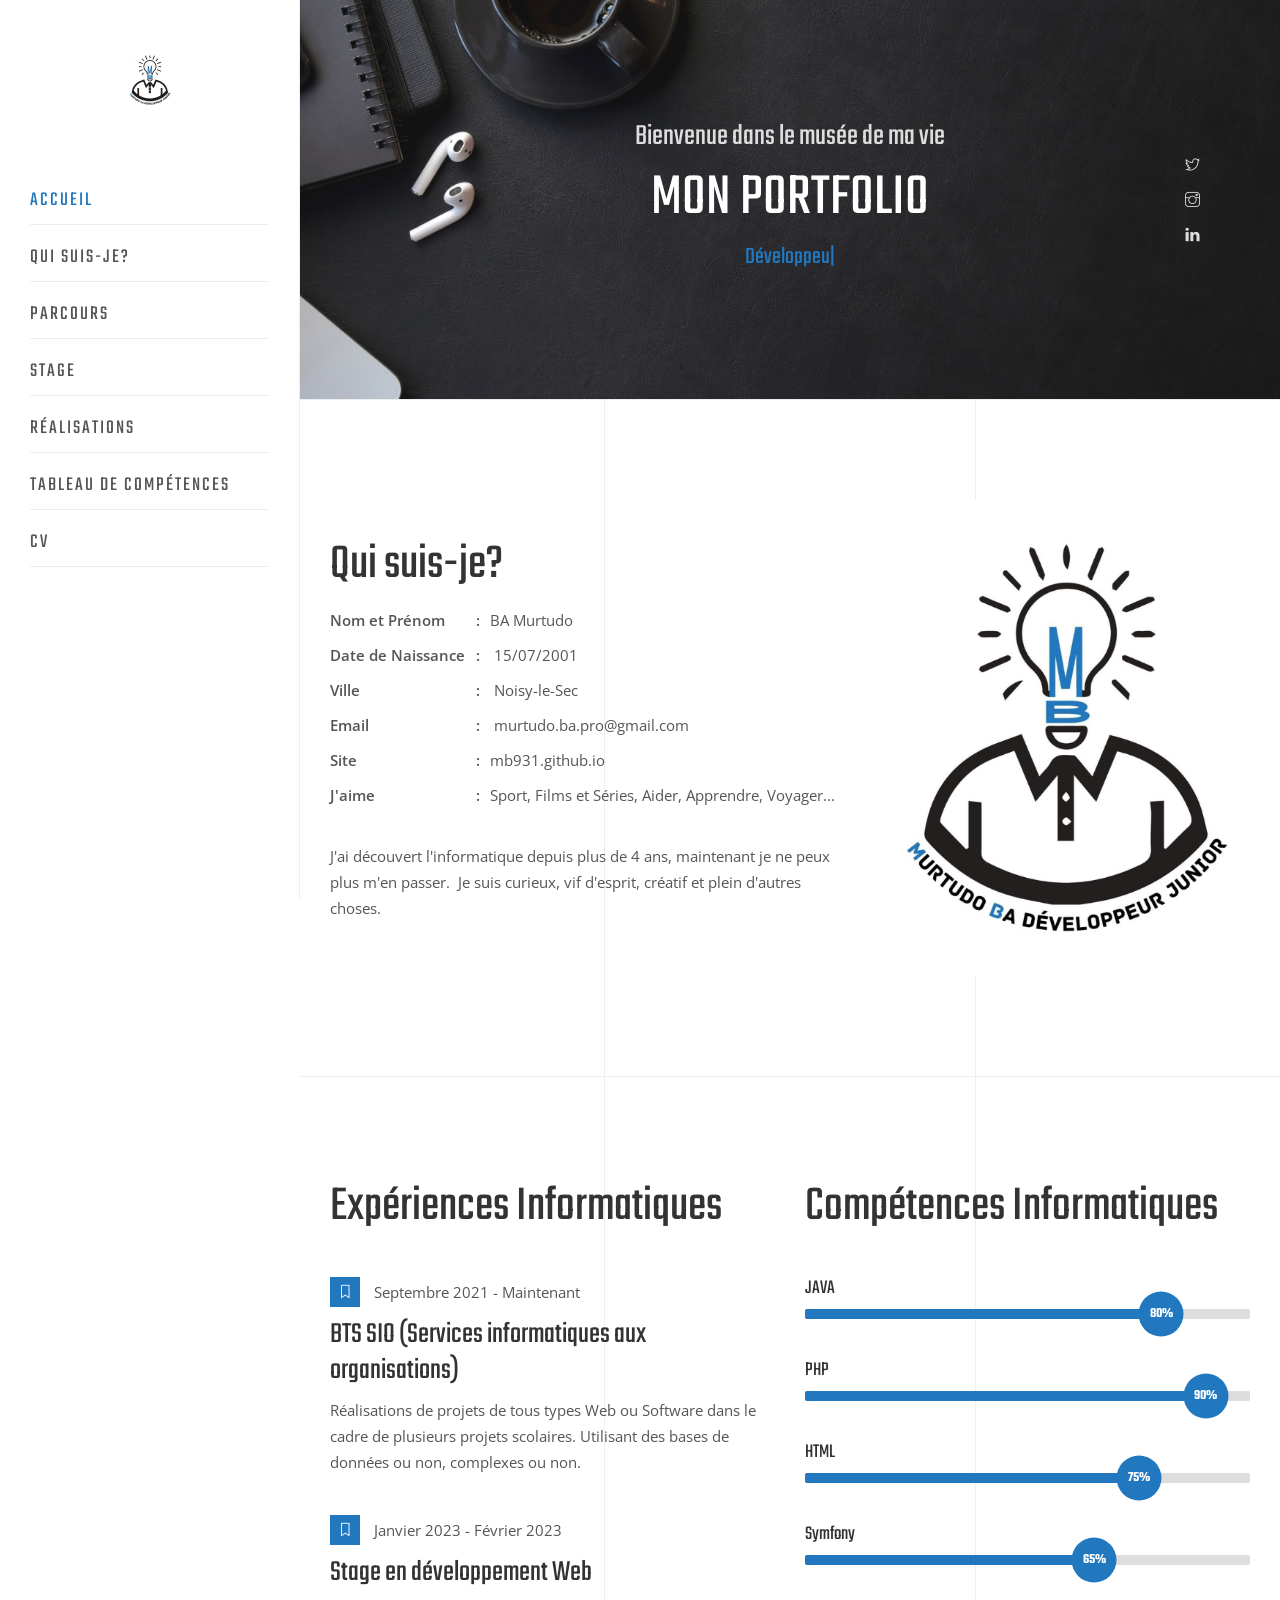
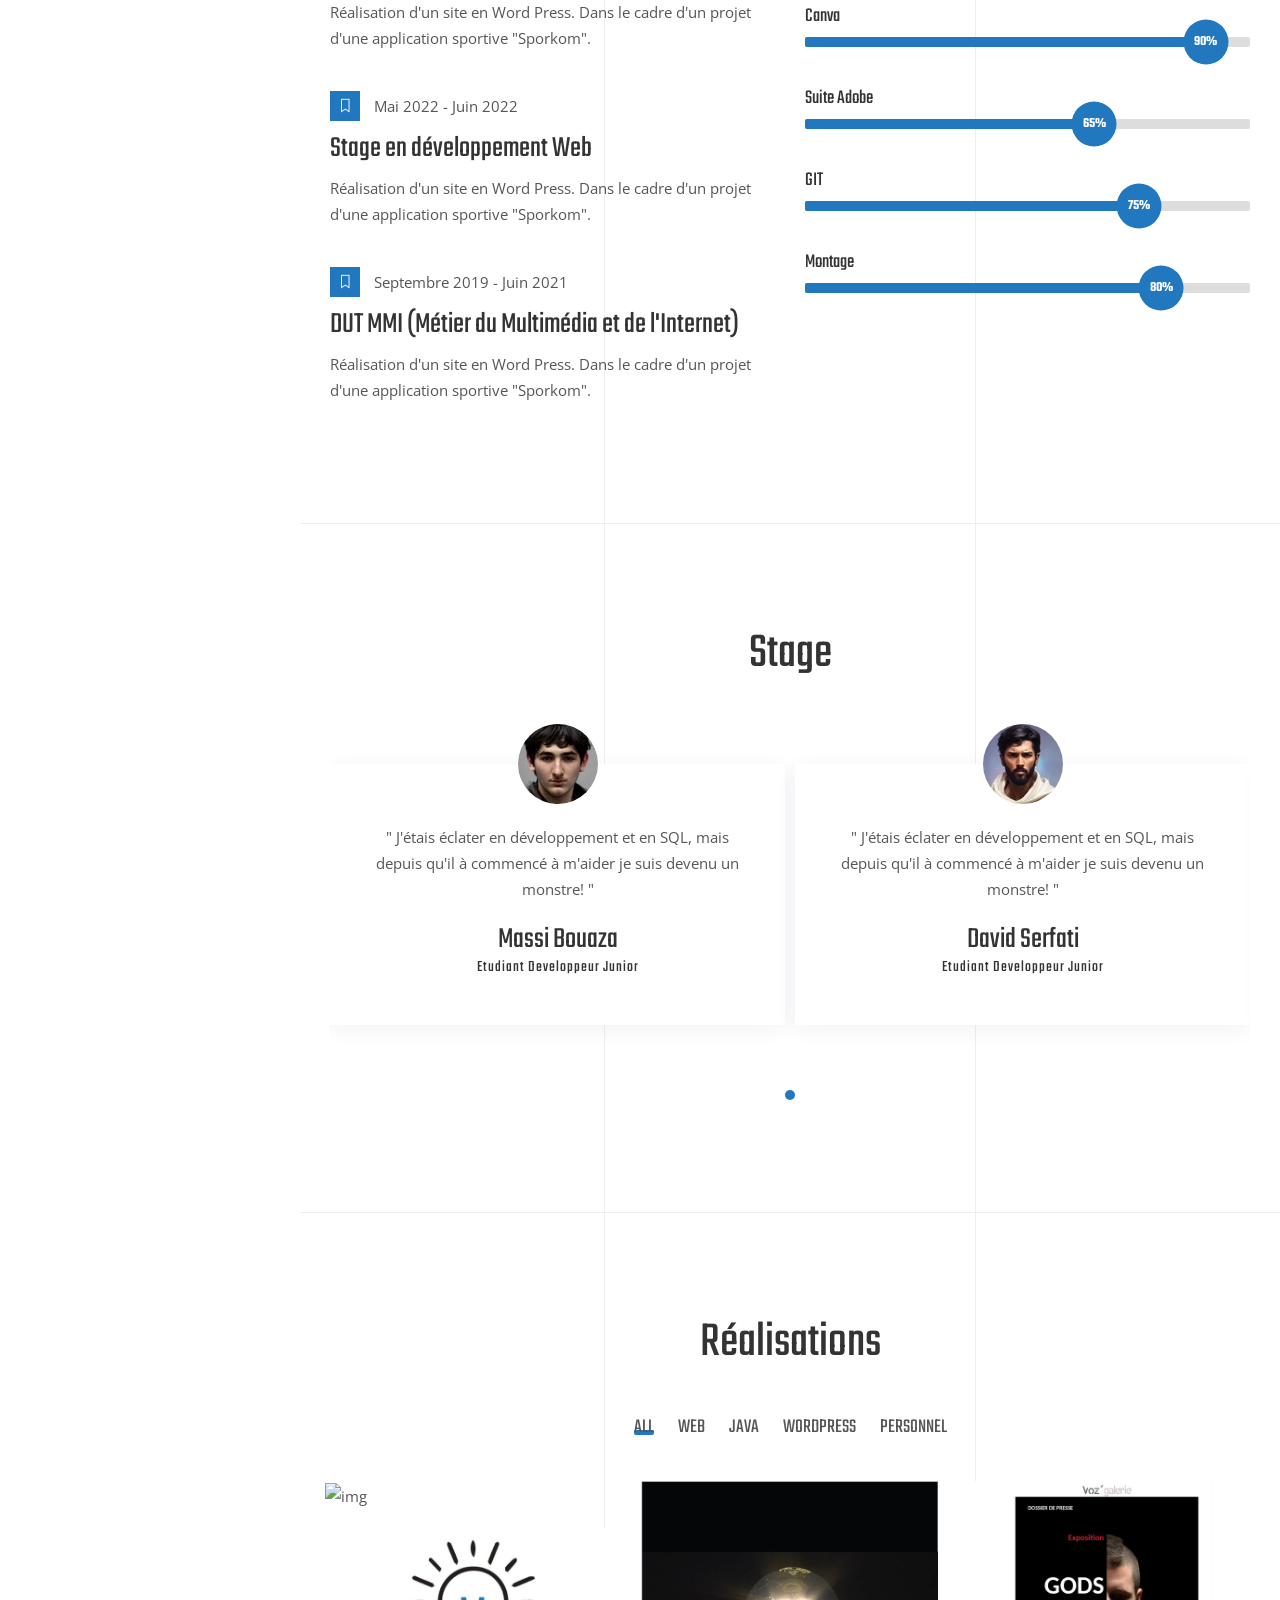
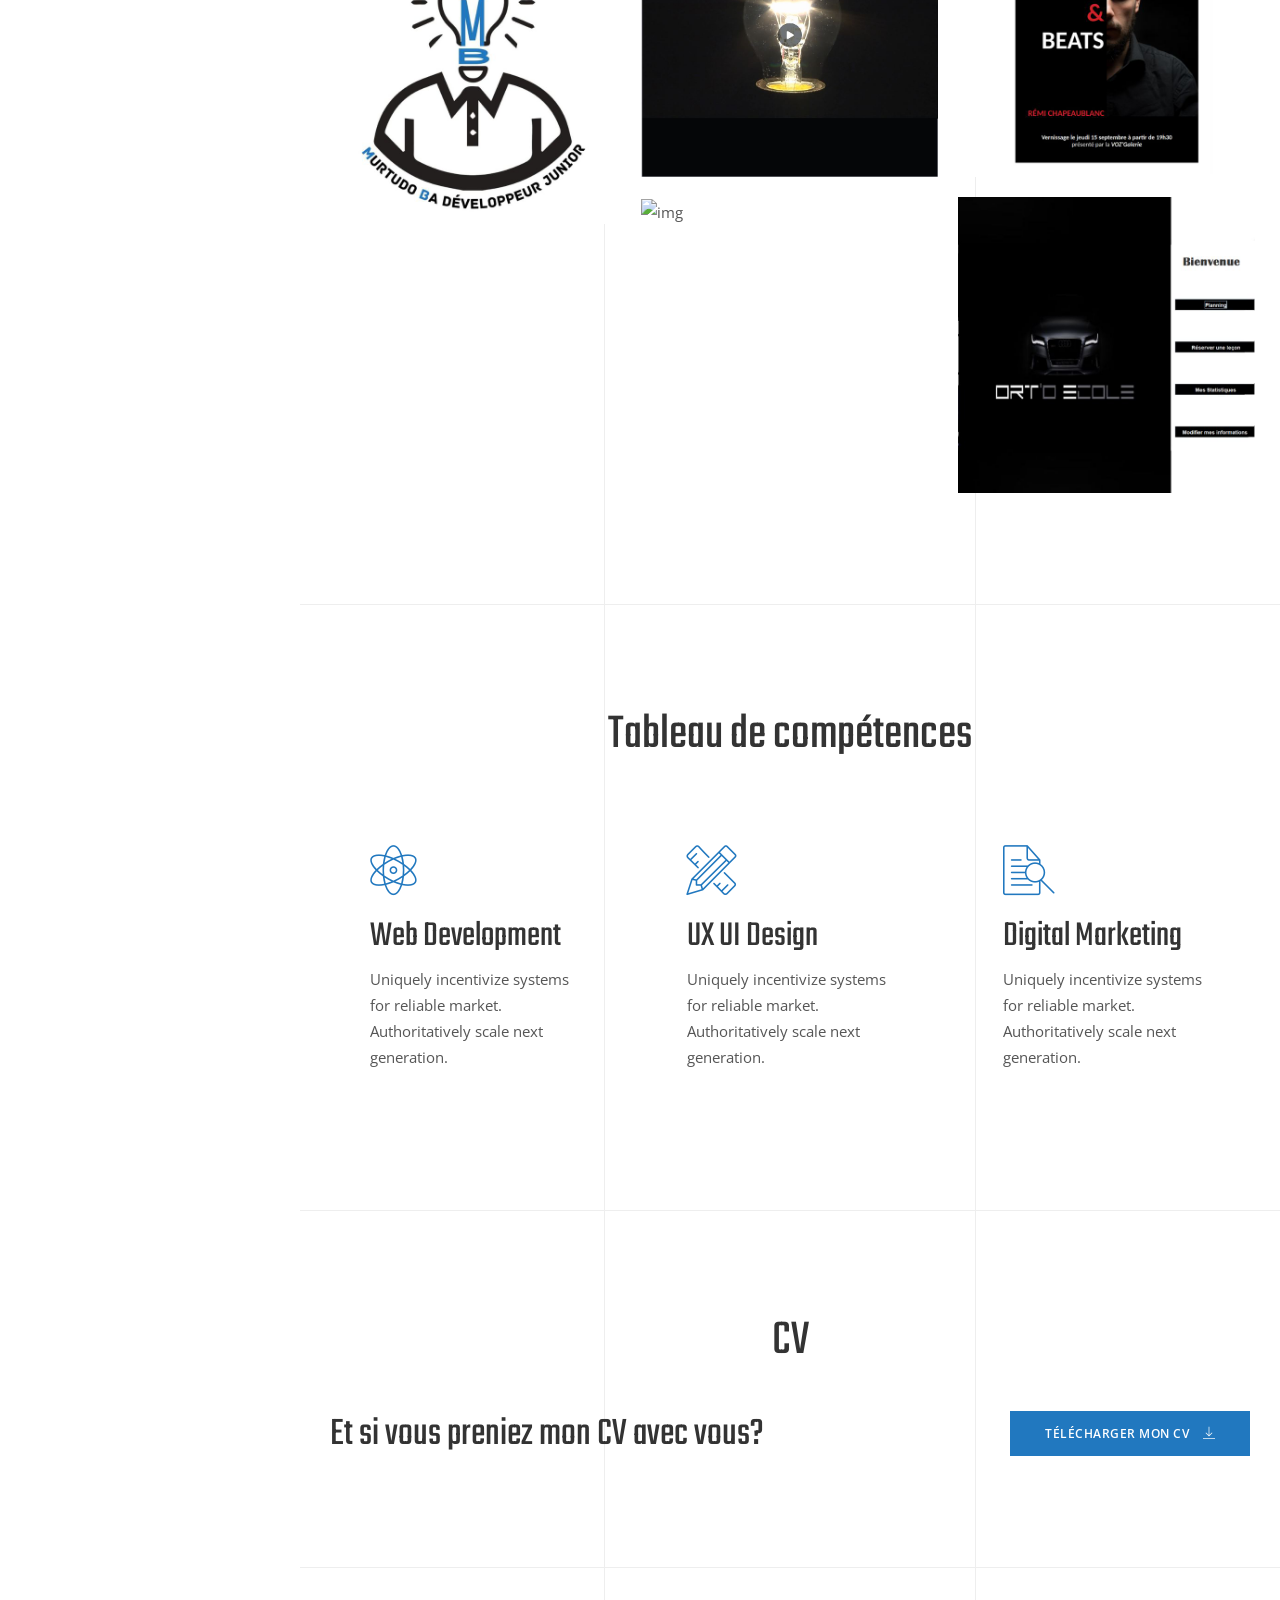
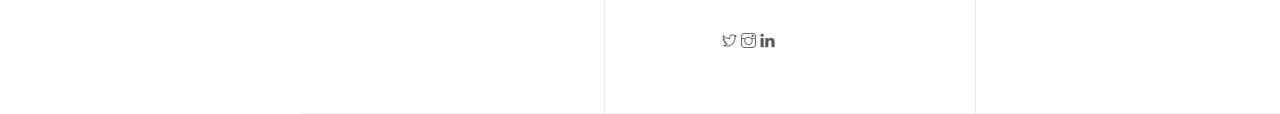
==== commit 9ed19763: "heighth push" ====
--- a/index.html
+++ b/index.html
@@ -44,11 +44,11 @@
                     <ul>
                         <li><a href="#home" data-scroll-nav="0">Accueil</a></li>
                         <li><a href="#services" data-scroll-nav="1">Qui suis-je?</a></li>
-                        <li><a href="#services" data-scroll-nav="3">Centres d'intérêt</a></li>
                         <li><a href="#about" data-scroll-nav="2">Parcours</a></li>
+                        <li><a href="#reviews" data-scroll-nav="5">Stage</a></li>
                         <li><a href="#portfolios" data-scroll-nav="4">Réalisations</a></li>
-                        <li><a href="#reviews" data-scroll-nav="5">Avis</a></li>
-                        <li><a href="#contact" data-scroll-nav="6">Contactez-moi</a></li>
+                        <li><a href="#services" data-scroll-nav="3">Tableau de compétences</a></li>
+                        <li><a href="#contact" data-scroll-nav="6">CV</a></li>
                     </ul>
                 </nav>
             </div>
@@ -85,7 +85,7 @@
                             <div class="about-content">
                                <h2>Qui suis-je?</h2>
                                 <ul class="profile-info">
-                                    <li><span>Nom et Prénom</span>BA Sidi</li>
+                                    <li><span>Nom et Prénom</span>BA Murtudo</li>
                                     <li><span>Date de Naissance</span> 15/07/2001</li>
                                     <li><span>Ville</span> Noisy-le-Sec</li>
                                     <li><span>Email</span> murtudo.ba.pro@gmail.com</li>
@@ -96,52 +96,17 @@
                                 <p>J'ai découvert l'informatique depuis
                                     plus de 4 ans, maintenant je ne peux plus m'en passer.&nbsp Je suis curieux, vif d'esprit, créatif et plein d'autres choses.
                                 </p>
-                                <a href="pdf/CvStageBTS.pdf" class="default-btn" download="CV Murtudo BA">Télécharger mon CV <i class="ti-download"></i></a>
                             </div>
                         </div>
                         <div class="col-md-5 sm-padding wow fadeInRight" data-wow-delay="200ms" data-wow-duration="1000ms">
                             <div class="about-bg">
-                               <img src="img/1.png" alt="img">
+                               <img src="img/about-bg.png" alt="img">
                                <div class="dots"></div>
                             </div>
                         </div>
                     </div>
                 </div>
             </section><!-- /.about-section -->
-            <section id="services" class="services-section section-padding bd-bottom" data-scroll-index="3">
-                <div class="container">
-                    <div class="section-heading mb-40 text-center wow fadeInUp" data-wow-delay="200ms" data-wow-duration="1000ms">
-                        <h2>Centres d'Intérêt</h2>
-                    </div>
-                    <div class="row">
-                        <div class="col-md-4 col-sm-6 sm-padding wow fadeInUp" data-wow-delay="200ms" data-wow-duration="1000ms">
-                            <div class="services-item">
-                                <i class="icon-genius"></i>
-                                <h3>Web Development</h3>
-                                <p>Uniquely incentivize systems for reliable market. Authoritatively scale next generation. </p>
-                                <div class="dots"></div>
-                            </div>
-                        </div>
-                        <div class="col-md-4 col-sm-6 sm-padding wow fadeInUp" data-wow-delay="400ms" data-wow-duration="1000ms">
-                            <div class="services-item">
-                                <i class="icon-tools"></i>
-                                <h3>UX UI Design</h3>
-                                <p>Uniquely incentivize systems for reliable market. Authoritatively scale next generation. </p>
-                                <div class="dots"></div>
-                            </div>
-                        </div>
-                        <div class="col-md-4 col-sm-6 sm-padding wow fadeInUp" data-wow-delay="500ms" data-wow-duration="1000ms">
-                            <div class="services-item">
-                                <i class="icon-search"></i>
-                                <h3>Digital Marketing</h3>
-                                <p>Uniquely incentivize systems for reliable market. Authoritatively scale next generation. </p>
-                                <div class="dots"></div>
-                            </div>
-                        </div>
-                    </div>
-                </div>
-            </section><!-- /.services-section -->
-            
             <section id="resume" class="resume-section section-padding bd-bottom" data-scroll-index="2">
                 <div class="container">
                     <div class="row">
@@ -269,7 +234,42 @@
                     </div>
                 </div>
             </section><!-- /.resume-section -->
-            
+            <section id="reviews" class="testimonial-section section-padding bd-bottom" data-scroll-index="5">
+                <div class="container">
+                    <div class="section-heading mb-40 text-center wow fadeInUp" data-wow-delay="200ms" data-wow-duration="1000ms">
+                        <h2>Stage</h2>
+                    </div>
+                    <div id="testimonial-carousel" class="testimonial-carousel owl-carousel">
+                        <div class="testimonial-item">
+                            <div class="testimonial-innter">
+                                <div class="testi-thumb"><img src="img/testi-1.jpg" alt="img"></div>
+                                <div class="testi-content">
+                                    <p>" J'étais éclater en développement et en SQL, mais depuis qu'il à commencé à m'aider je suis devenu un monstre! "</p>
+                                    <h4>Massi Bouaza <span>Etudiant Developpeur Junior</span></h4>
+                                </div>
+                            </div>
+                        </div>
+                        <div class="testimonial-item">
+                            <div class="testimonial-innter">
+                                <div class="testi-thumb"><img src="img/testi-2.jpg" alt="img"></div>
+                                <div class="testi-content">
+                                    <p>" J'étais éclater en développement et en SQL, mais depuis qu'il à commencé à m'aider je suis devenu un monstre! "</p>
+                                    <h4>David Serfati <span>Etudiant Developpeur Junior</span></h4>
+                                </div>
+                            </div>
+                        </div>
+                        <!--<div class="testimonial-item">
+                            <div class="testimonial-innter">
+                                <div class="testi-thumb"><img src="img/testi-3.jpg" alt="img"></div>
+                                <div class="testi-content">
+                                    <p>"This has been one of the best Customer Support experiences I have ever had. The design of the theme also, AMAZING! Thank you so much for all your help DynamicLayers!"</p>
+                                    <h4>Melania Rose <span>Themeforest.CO</span></h4>
+                                </div>
+                            </div>
+                        </div>-->
+                    </div>
+                </div>
+            </section><!-- /.testimonial-section -->
             <section id="portfolios" class="portfolio-section section-padding bd-bottom" data-scroll-index="4">
                 <div class="container">
                    <div class="section-heading text-center mb-40 wow fadeInUp" data-wow-delay="200ms" data-wow-duration="1000ms">
@@ -336,83 +336,54 @@
                     </div>
                 </div>
             </section><!-- /.portfolio-section -->
-            
-            <section id="reviews" class="testimonial-section section-padding bd-bottom" data-scroll-index="5">
+            <section id="services" class="services-section section-padding bd-bottom" data-scroll-index="3">
                 <div class="container">
                     <div class="section-heading mb-40 text-center wow fadeInUp" data-wow-delay="200ms" data-wow-duration="1000ms">
-                        <h2>Avis</h2>
-                    </div>
-                    <div id="testimonial-carousel" class="testimonial-carousel owl-carousel">
-                        <div class="testimonial-item">
-                            <div class="testimonial-innter">
-                                <div class="testi-thumb"><img src="img/testi-1.jpg" alt="img"></div>
-                                <div class="testi-content">
-                                    <p>" J'étais éclater en développement et en SQL, mais depuis qu'il à commencé à m'aider je suis devenu un monstre! "</p>
-                                    <h4>Massi Bouaza <span>Etudiant Developpeur Junior</span></h4>
-                                </div>
-                            </div>
-                        </div>
-                        <div class="testimonial-item">
-                            <div class="testimonial-innter">
-                                <div class="testi-thumb"><img src="img/testi-2.jpg" alt="img"></div>
-                                <div class="testi-content">
-                                    <p>" J'étais éclater en développement et en SQL, mais depuis qu'il à commencé à m'aider je suis devenu un monstre! "</p>
-                                    <h4>David Serfati <span>Etudiant Developpeur Junior</span></h4>
-                                </div>
-                            </div>
-                        </div>
-                        <!--<div class="testimonial-item">
-                            <div class="testimonial-innter">
-                                <div class="testi-thumb"><img src="img/testi-3.jpg" alt="img"></div>
-                                <div class="testi-content">
-                                    <p>"This has been one of the best Customer Support experiences I have ever had. The design of the theme also, AMAZING! Thank you so much for all your help DynamicLayers!"</p>
-                                    <h4>Melania Rose <span>Themeforest.CO</span></h4>
-                                </div>
-                            </div>
-                        </div>-->
-                    </div>
-                </div>
-            </section><!-- /.testimonial-section -->
-            
-            <section class="cta-section section-padding bd-bottom">
-                <div class="container">
+                        <h2>Tableau de compétences</h2>
+                    </div>
+                    <div class="row">
+                        <div class="col-md-4 col-sm-6 sm-padding wow fadeInUp" data-wow-delay="200ms" data-wow-duration="1000ms">
+                            <div class="services-item">
+                                <i class="icon-genius"></i>
+                                <h3>Web Development</h3>
+                                <p>Uniquely incentivize systems for reliable market. Authoritatively scale next generation. </p>
+                                <div class="dots"></div>
+                            </div>
+                        </div>
+                        <div class="col-md-4 col-sm-6 sm-padding wow fadeInUp" data-wow-delay="400ms" data-wow-duration="1000ms">
+                            <div class="services-item">
+                                <i class="icon-tools"></i>
+                                <h3>UX UI Design</h3>
+                                <p>Uniquely incentivize systems for reliable market. Authoritatively scale next generation. </p>
+                                <div class="dots"></div>
+                            </div>
+                        </div>
+                        <div class="col-md-4 col-sm-6 sm-padding wow fadeInUp" data-wow-delay="500ms" data-wow-duration="1000ms">
+                            <div class="services-item">
+                                <i class="icon-search"></i>
+                                <h3>Digital Marketing</h3>
+                                <p>Uniquely incentivize systems for reliable market. Authoritatively scale next generation. </p>
+                                <div class="dots"></div>
+                            </div>
+                        </div>
+                    </div>
+                </div>
+            </section><!-- /.services-section -->
+
+
+            <section id="contact" class="contact-section section-padding" data-scroll-index="6">
+                <div class="container">
+                    <div class="section-heading mb-40 text-center wow fadeInUp" data-wow-delay="200ms" data-wow-duration="1000ms">
+                        <h2>CV</h2>
+                    </div>
                     <div class="row">
                         <div class="col-md-6 xs-padding">
                             <div class="cta-content">
-                                <h3>Vous avez besoin d'un développeur?</h3>
+                                <h3>Et si vous preniez mon CV avec vous?</h3>
                             </div>
                         </div>
                         <div class="col-md-6 text-right">
-                            <a href="#contact" class="default-btn">Contactez-moi maintenant!</a>
-                        </div>
-                    </div>
-                </div>
-            </section><!-- /.cta-section -->
-            
-            <section id="contact" class="contact-section section-padding" data-scroll-index="6">
-                <div class="container">
-                    <div class="section-heading mb-40 text-center wow fadeInUp" data-wow-delay="200ms" data-wow-duration="1000ms">
-                        <h2>Contactez-moi</h2>
-                    </div>
-                    <div class="row">
-                        <div class="col-md-8 offset-md-2">
-                            <form action="contact.php" method="post" id="ajax_form" class="row contact-form text-center">
-                                <div class="form-group col-lg-6">
-                                    <input type="text" class="form-control" id="name" placeholder="Nom" required>
-                                </div>
-                                <div class="form-group col-lg-6">
-                                    <input type="email" class="form-control" id="email" placeholder="Entre ton email" required>
-                                </div>
-                                <div class="form-group col-lg-12">
-                                    <textarea class="form-control message" id="message" name="message" placeholder="Message" required></textarea>
-                                </div>
-                                <div class="form-group col-lg-12">
-                                    <button id="submit" class="default-btn" type="submit">Envoyer</button>
-                                </div>
-                                <div id="form-messages" class="form-group col-lg-12">
-                                    <div class="alert" role="alert"></div>
-                                </div>
-                            </form>
+                            <a href="pdf/CvStageBTS.pdf" class="default-btn" download="CV Murtudo BA">Télécharger mon CV <i class="ti-download"></i></a>
                         </div>
                     </div>
                 </div>
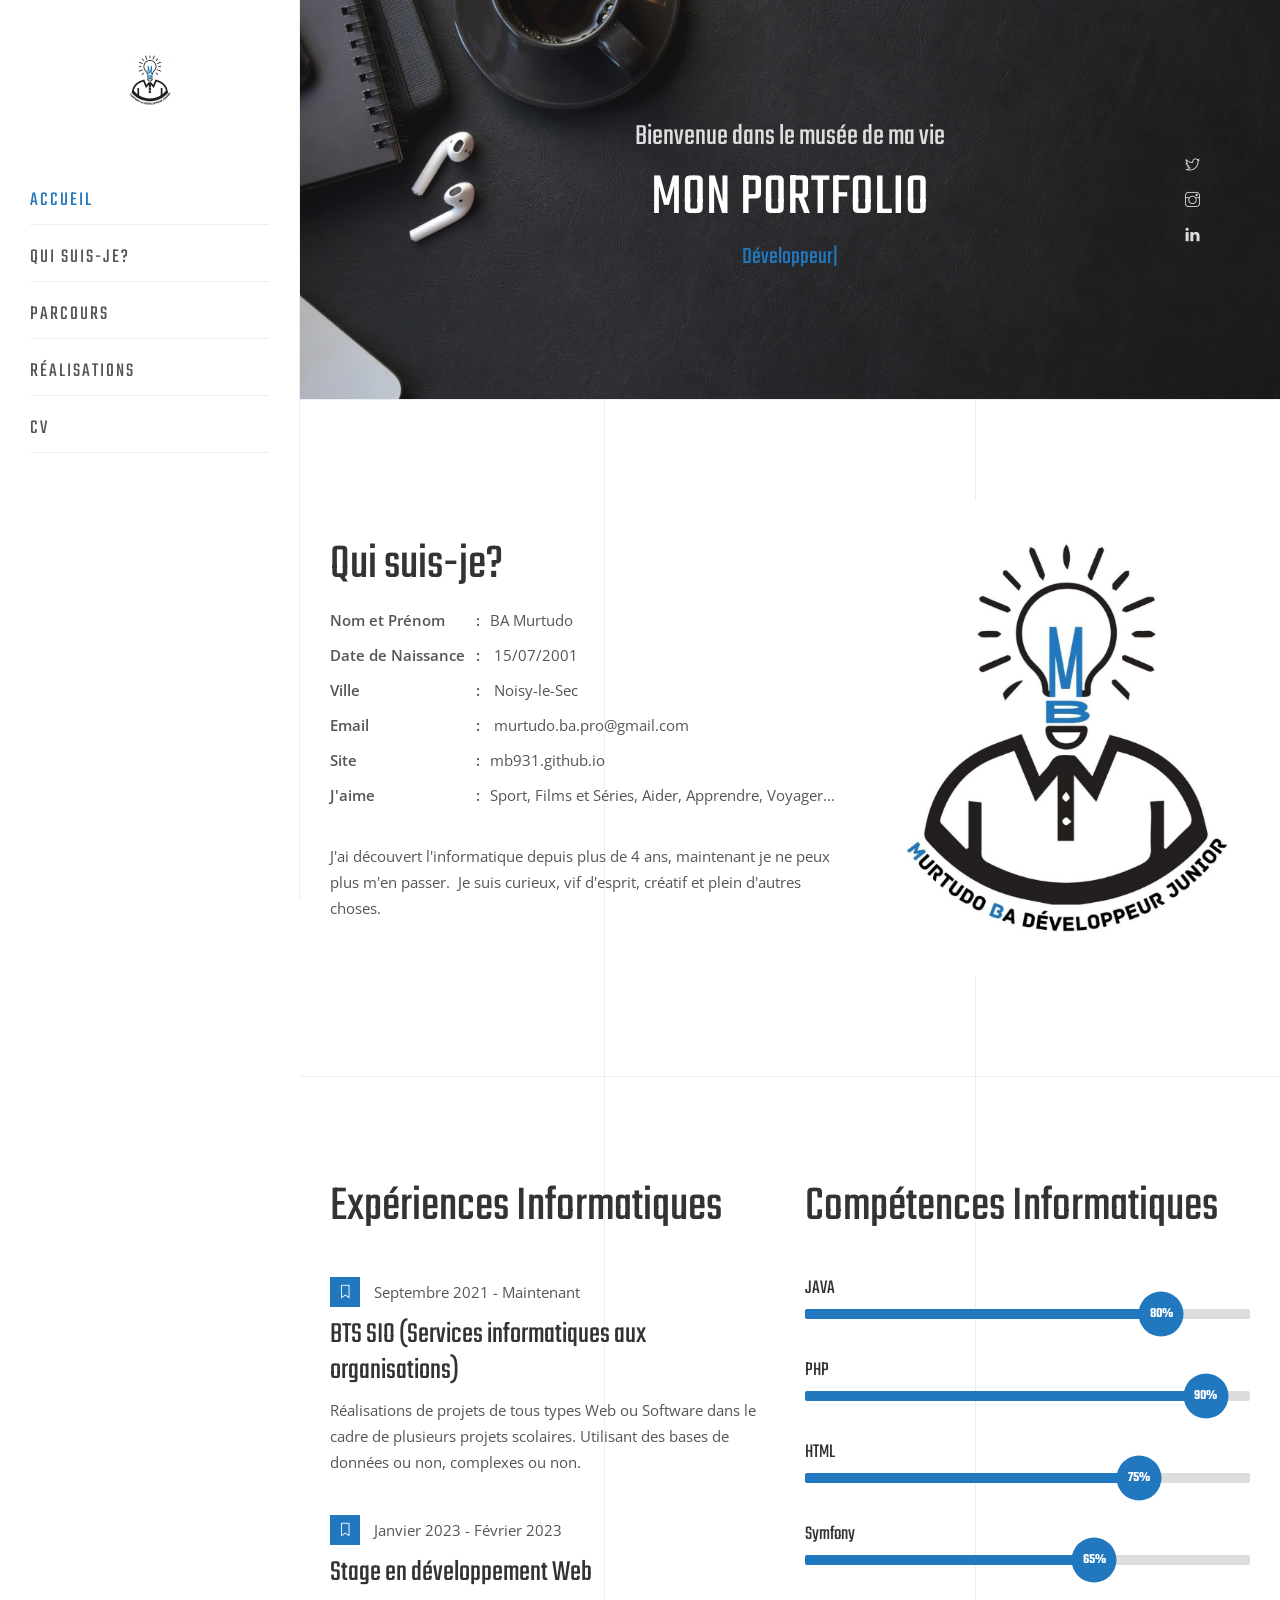
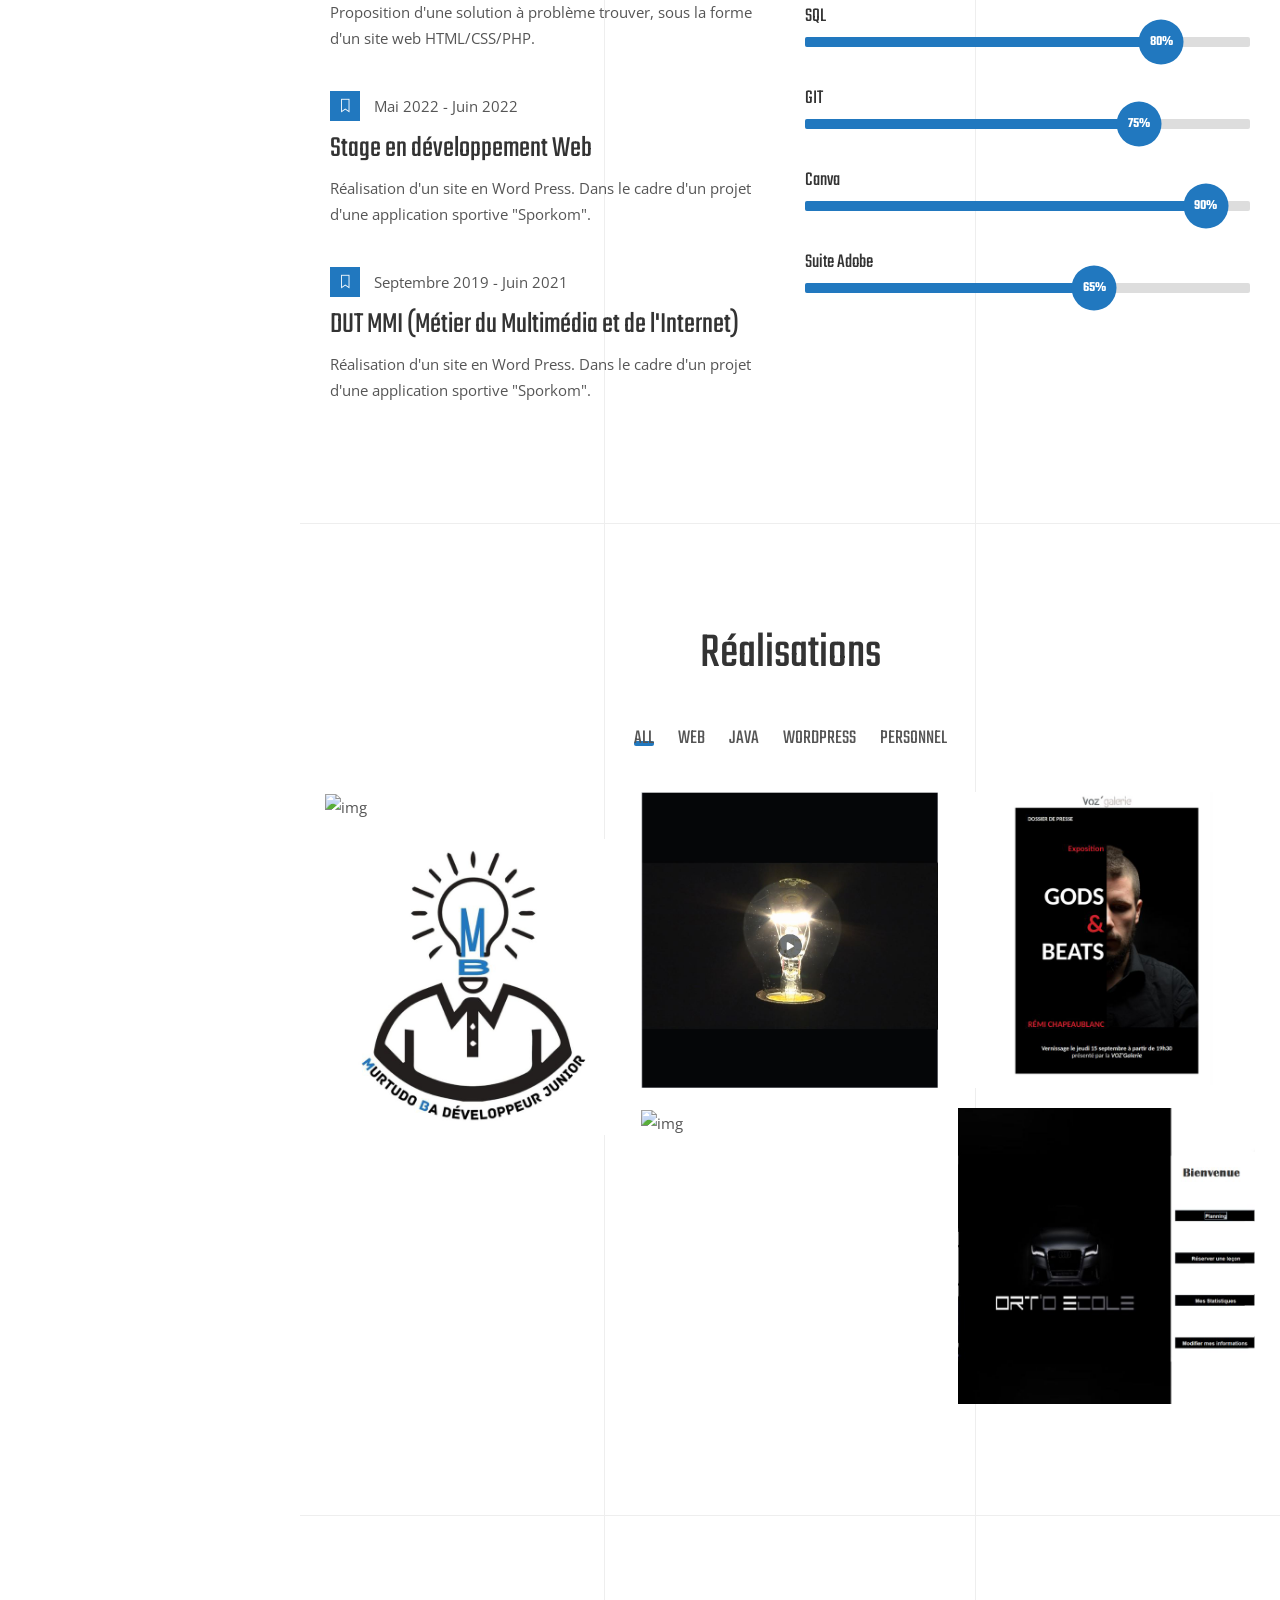
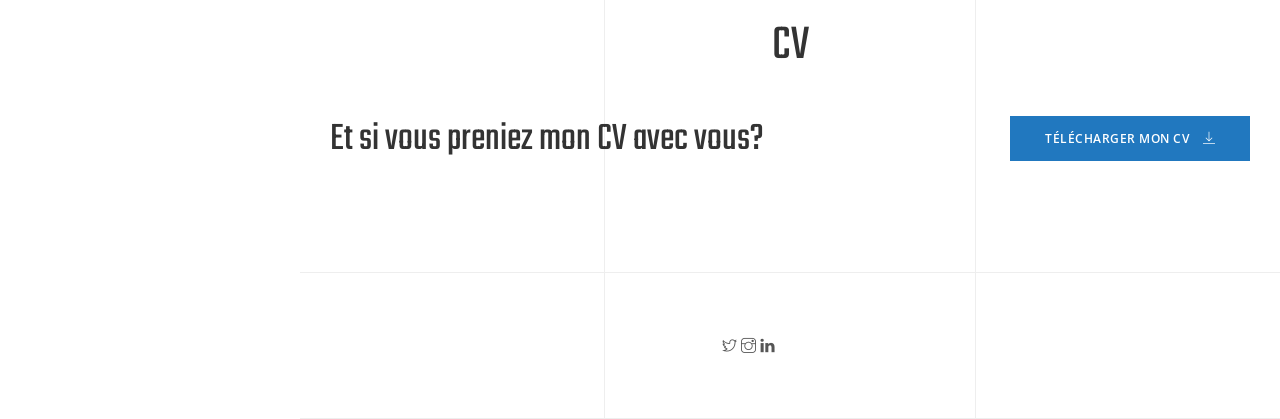
==== commit c98fbb1a: "nineth push" ====
--- a/index.html
+++ b/index.html
@@ -45,9 +45,9 @@
                         <li><a href="#home" data-scroll-nav="0">Accueil</a></li>
                         <li><a href="#services" data-scroll-nav="1">Qui suis-je?</a></li>
                         <li><a href="#about" data-scroll-nav="2">Parcours</a></li>
-                        <li><a href="#reviews" data-scroll-nav="5">Stage</a></li>
+<!--                        <li><a href="#reviews" data-scroll-nav="5">Stage</a></li>-->
                         <li><a href="#portfolios" data-scroll-nav="4">Réalisations</a></li>
-                        <li><a href="#services" data-scroll-nav="3">Tableau de compétences</a></li>
+<!--                        <li><a href="#services" data-scroll-nav="3">Tableau de compétences</a></li>-->
                         <li><a href="#contact" data-scroll-nav="6">CV</a></li>
                     </ul>
                 </nav>
@@ -132,7 +132,7 @@
                                     </div>
                                     <div class="exp-content">
                                         <h4>Stage en développement Web</span></h4>
-                                        <p>Réalisation d'un site en Word Press. Dans le cadre d'un projet d'une application sportive "Sporkom".</p>
+                                        <p>Proposition d'une solution à problème trouver, sous la forme d'un site web HTML/CSS/PHP.</p>
                                     </div>
                                 </li>
                                 <li>
@@ -197,6 +197,22 @@
                                         </div>
                                     </li>
                                     <li class="skill-item">
+                                        <h5>SQL</h5>
+                                        <div class="progress">
+                                            <div class="progress-bar wow slideInLeft" data-wow-delay="0ms" data-wow-duration="2000ms" role="progressbar" style="width: 80%;">
+                                                <span>80%</span>
+                                            </div>
+                                        </div>
+                                    </li>
+                                    <li class="skill-item">
+                                        <h5>GIT</h5>
+                                        <div class="progress">
+                                            <div class="progress-bar wow slideInLeft" data-wow-delay="300ms" data-wow-duration="2000ms" role="progressbar" style="width: 75%;">
+                                                <span>75%</span>
+                                            </div>
+                                        </div>
+                                    </li>
+                                    <li class="skill-item">
                                         <h5>Canva</h5>
                                         <div class="progress">
                                             <div class="progress-bar wow slideInLeft" data-wow-delay="200ms" data-wow-duration="2000ms" role="progressbar" style="width: 90%;">
@@ -212,40 +228,23 @@
                                             </div>
                                         </div>
                                     </li>
-                                    <li class="skill-item">
-                                        <h5>GIT</h5>
-                                        <div class="progress">
-                                            <div class="progress-bar wow slideInLeft" data-wow-delay="300ms" data-wow-duration="2000ms" role="progressbar" style="width: 75%;">
-                                                <span>75%</span>
-                                            </div>
-                                        </div>
-                                    </li>
-                                    <li class="skill-item">
-                                        <h5>Montage</h5>
-                                        <div class="progress">
-                                            <div class="progress-bar wow slideInLeft" data-wow-delay="0ms" data-wow-duration="2000ms" role="progressbar" style="width: 80%;">
-                                                <span>80%</span>
-                                            </div>
-                                        </div>
-                                    </li>
                                 </ul>
                             </div>
                         </div>
                     </div>
                 </div>
             </section><!-- /.resume-section -->
-            <section id="reviews" class="testimonial-section section-padding bd-bottom" data-scroll-index="5">
+           <!-- <section id="reviews" class="testimonial-section section-padding bd-bottom" data-scroll-index="5">
                 <div class="container">
                     <div class="section-heading mb-40 text-center wow fadeInUp" data-wow-delay="200ms" data-wow-duration="1000ms">
-                        <h2>Stage</h2>
+                        <h2>Stages</h2>
                     </div>
                     <div id="testimonial-carousel" class="testimonial-carousel owl-carousel">
                         <div class="testimonial-item">
                             <div class="testimonial-innter">
                                 <div class="testi-thumb"><img src="img/testi-1.jpg" alt="img"></div>
                                 <div class="testi-content">
-                                    <p>" J'étais éclater en développement et en SQL, mais depuis qu'il à commencé à m'aider je suis devenu un monstre! "</p>
-                                    <h4>Massi Bouaza <span>Etudiant Developpeur Junior</span></h4>
+                                   <h4> <a href="https://photos.google.com/album/AF1QipN1oGOM7HeSzfHeWg0dX_l2XTZdXkUj5upZWX2b/photo/AF1QipPrEoAsDFQXBadc4VLSvvzphtBcs2us20gjJQV2">Stage 1 <span>Imane Voyage</span></a></h4>
                                 </div>
                             </div>
                         </div>
@@ -253,12 +252,11 @@
                             <div class="testimonial-innter">
                                 <div class="testi-thumb"><img src="img/testi-2.jpg" alt="img"></div>
                                 <div class="testi-content">
-                                    <p>" J'étais éclater en développement et en SQL, mais depuis qu'il à commencé à m'aider je suis devenu un monstre! "</p>
-                                    <h4>David Serfati <span>Etudiant Developpeur Junior</span></h4>
+                                <h4>Stage 2<span>Audit</span></h4>
                                 </div>
                             </div>
                         </div>
-                        <!--<div class="testimonial-item">
+                        &lt;!&ndash;<div class="testimonial-item">
                             <div class="testimonial-innter">
                                 <div class="testi-thumb"><img src="img/testi-3.jpg" alt="img"></div>
                                 <div class="testi-content">
@@ -266,10 +264,10 @@
                                     <h4>Melania Rose <span>Themeforest.CO</span></h4>
                                 </div>
                             </div>
-                        </div>-->
-                    </div>
-                </div>
-            </section><!-- /.testimonial-section -->
+                        </div>&ndash;&gt;
+                    </div>
+                </div>
+            </section> /.testimonial-section -->
             <section id="portfolios" class="portfolio-section section-padding bd-bottom" data-scroll-index="4">
                 <div class="container">
                    <div class="section-heading text-center mb-40 wow fadeInUp" data-wow-delay="200ms" data-wow-duration="1000ms">
@@ -288,7 +286,8 @@
                                <div class="portfolio-box">
                                    <img src="img/port-1.png" alt="img">
                                    <div class="portfolio-content">
-                                       <h3><a class="img-popup" href="img/port-1.jpg">Design Studio<span>Branding</span></a></h3>
+<!--                                       <h3><a class="img-popup" href="img/port-1.jpg">Design Studio<span>Branding</span></a></h3>-->
+                                       <h3><a href="https://photos.google.com/album/AF1QipN1oGOM7HeSzfHeWg0dX_l2XTZdXkUj5upZWX2b/photo/AF1QipPrEoAsDFQXBadc4VLSvvzphtBcs2us20gjJQV2">Stage 1ère année<span>Imane Voyage</span><span>2021</span></a></h3>
                                    </div>
                                </div>
                             </div>
@@ -336,7 +335,7 @@
                     </div>
                 </div>
             </section><!-- /.portfolio-section -->
-            <section id="services" class="services-section section-padding bd-bottom" data-scroll-index="3">
+            <!--<section id="services" class="services-section section-padding bd-bottom" data-scroll-index="3">
                 <div class="container">
                     <div class="section-heading mb-40 text-center wow fadeInUp" data-wow-delay="200ms" data-wow-duration="1000ms">
                         <h2>Tableau de compétences</h2>
@@ -368,7 +367,7 @@
                         </div>
                     </div>
                 </div>
-            </section><!-- /.services-section -->
+            </section>&lt;!&ndash; /.services-section &ndash;&gt;-->
 
 
             <section id="contact" class="contact-section section-padding" data-scroll-index="6">
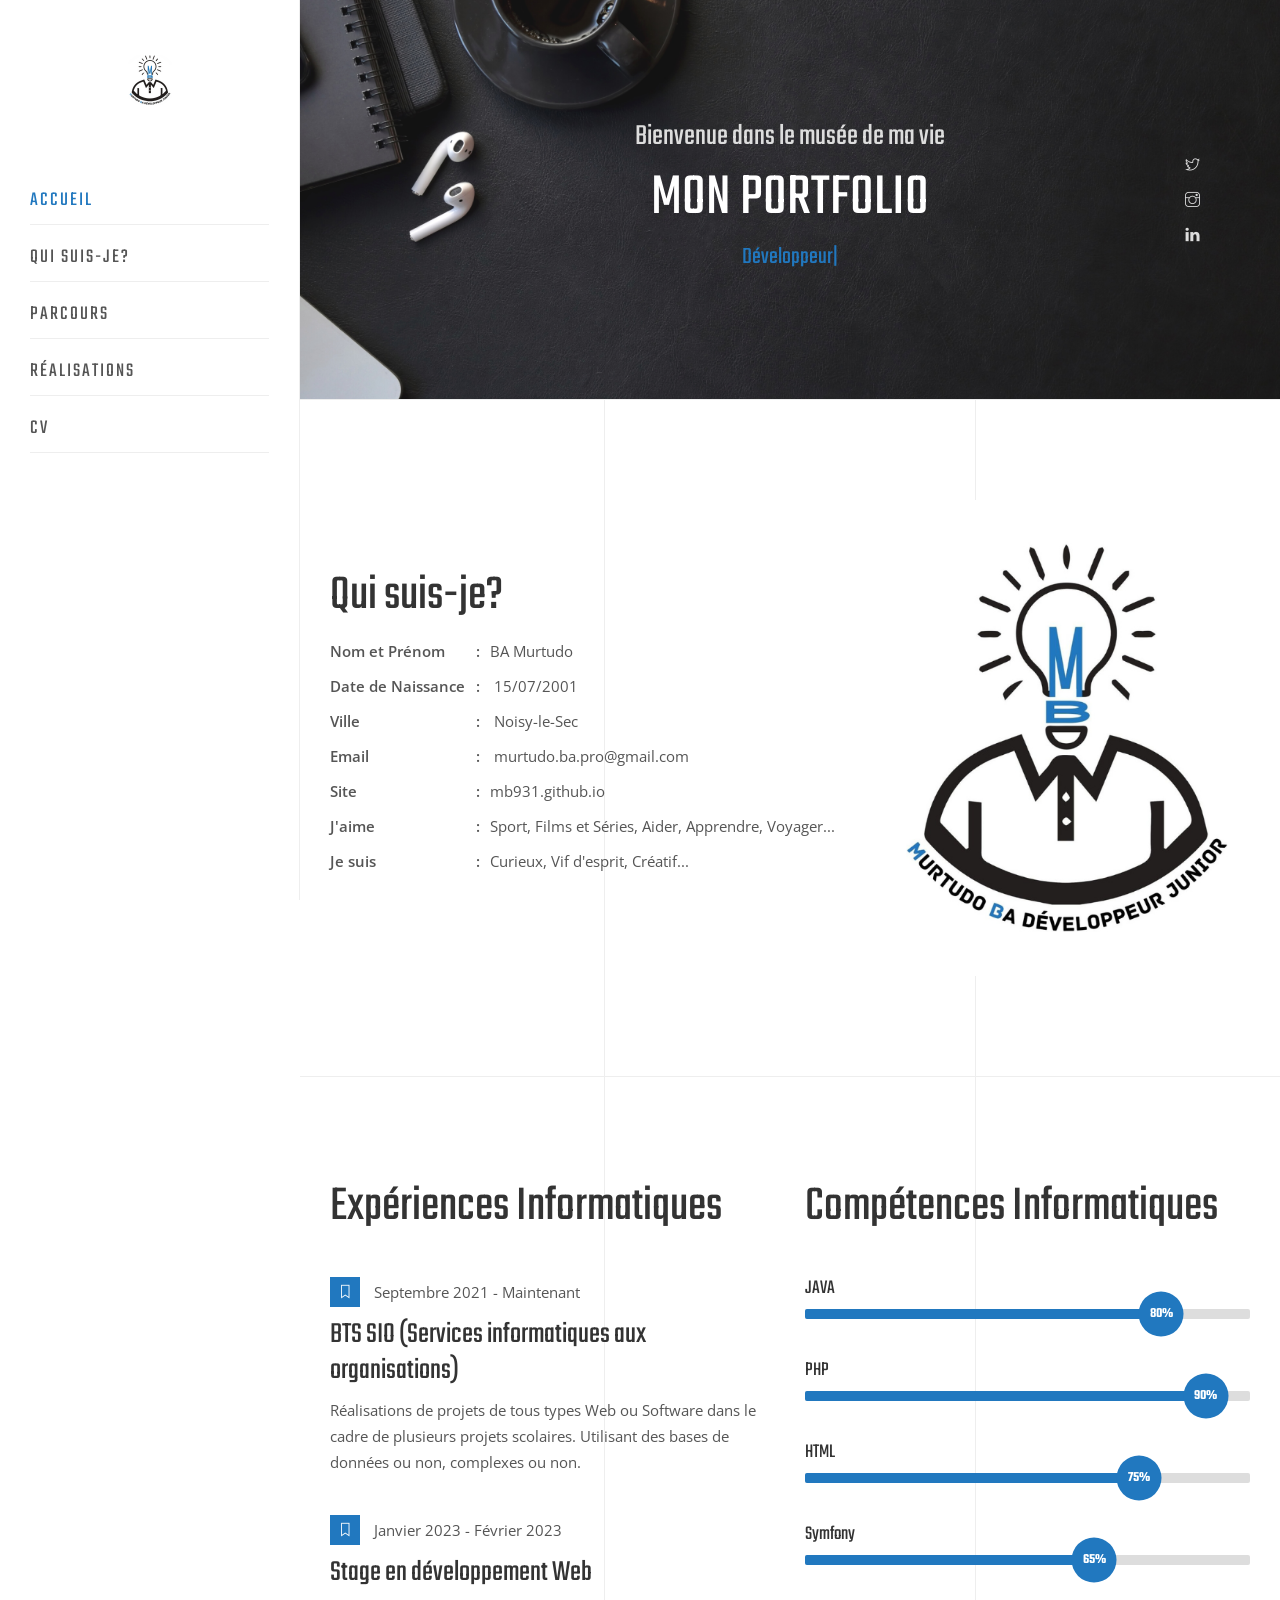
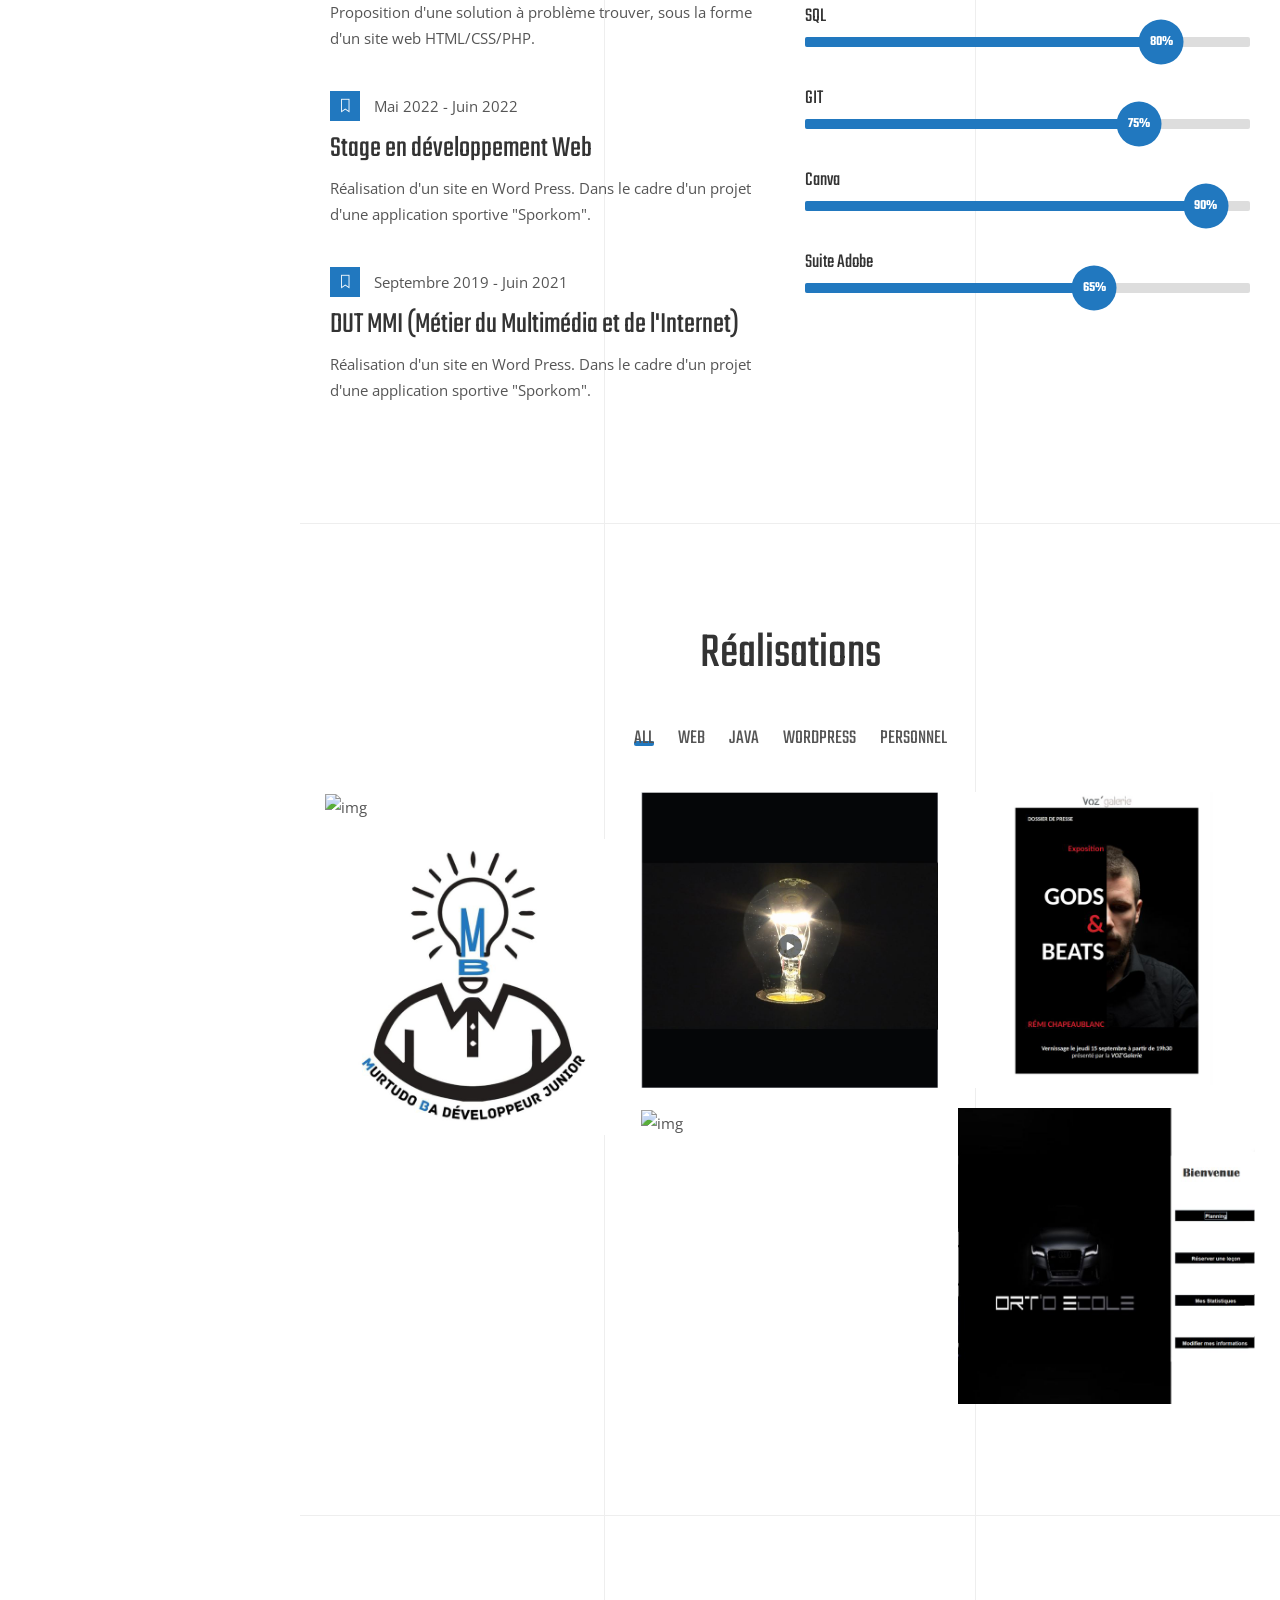
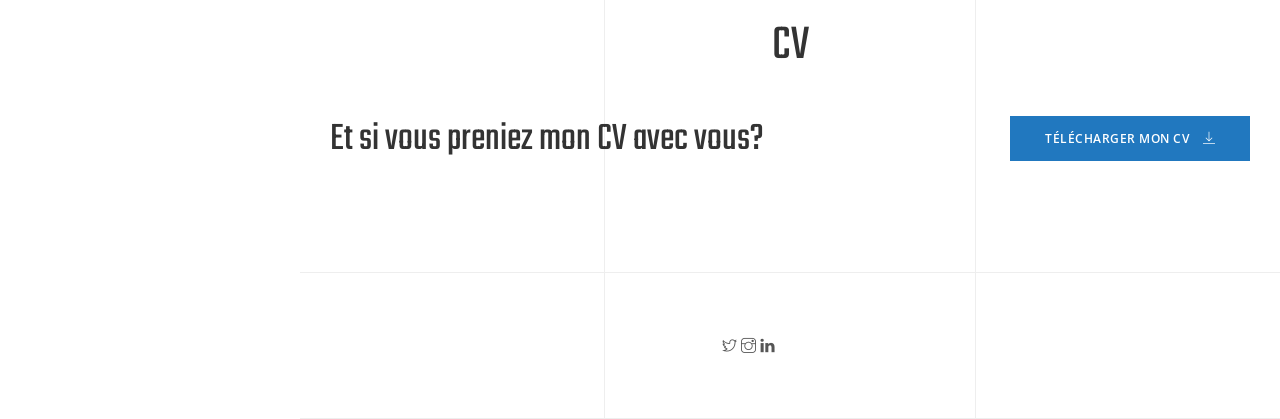
==== commit 75eb8558: "tenth push" ====
--- a/index.html
+++ b/index.html
@@ -91,11 +91,7 @@
                                     <li><span>Email</span> murtudo.ba.pro@gmail.com</li>
                                     <li><span>Site</span><a href="https://mb931.github.io/">mb931.github.io</a></li>
                                     <li><span>J'aime</span>Sport, Films et Séries, Aider, Apprendre, Voyager...</li>
-
-                                </ul>
-                                <p>J'ai découvert l'informatique depuis
-                                    plus de 4 ans, maintenant je ne peux plus m'en passer.&nbsp Je suis curieux, vif d'esprit, créatif et plein d'autres choses.
-                                </p>
+                                    <li><span>Je suis</span>Curieux, Vif d'esprit, Créatif...</li>
                             </div>
                         </div>
                         <div class="col-md-5 sm-padding wow fadeInRight" data-wow-delay="200ms" data-wow-duration="1000ms">
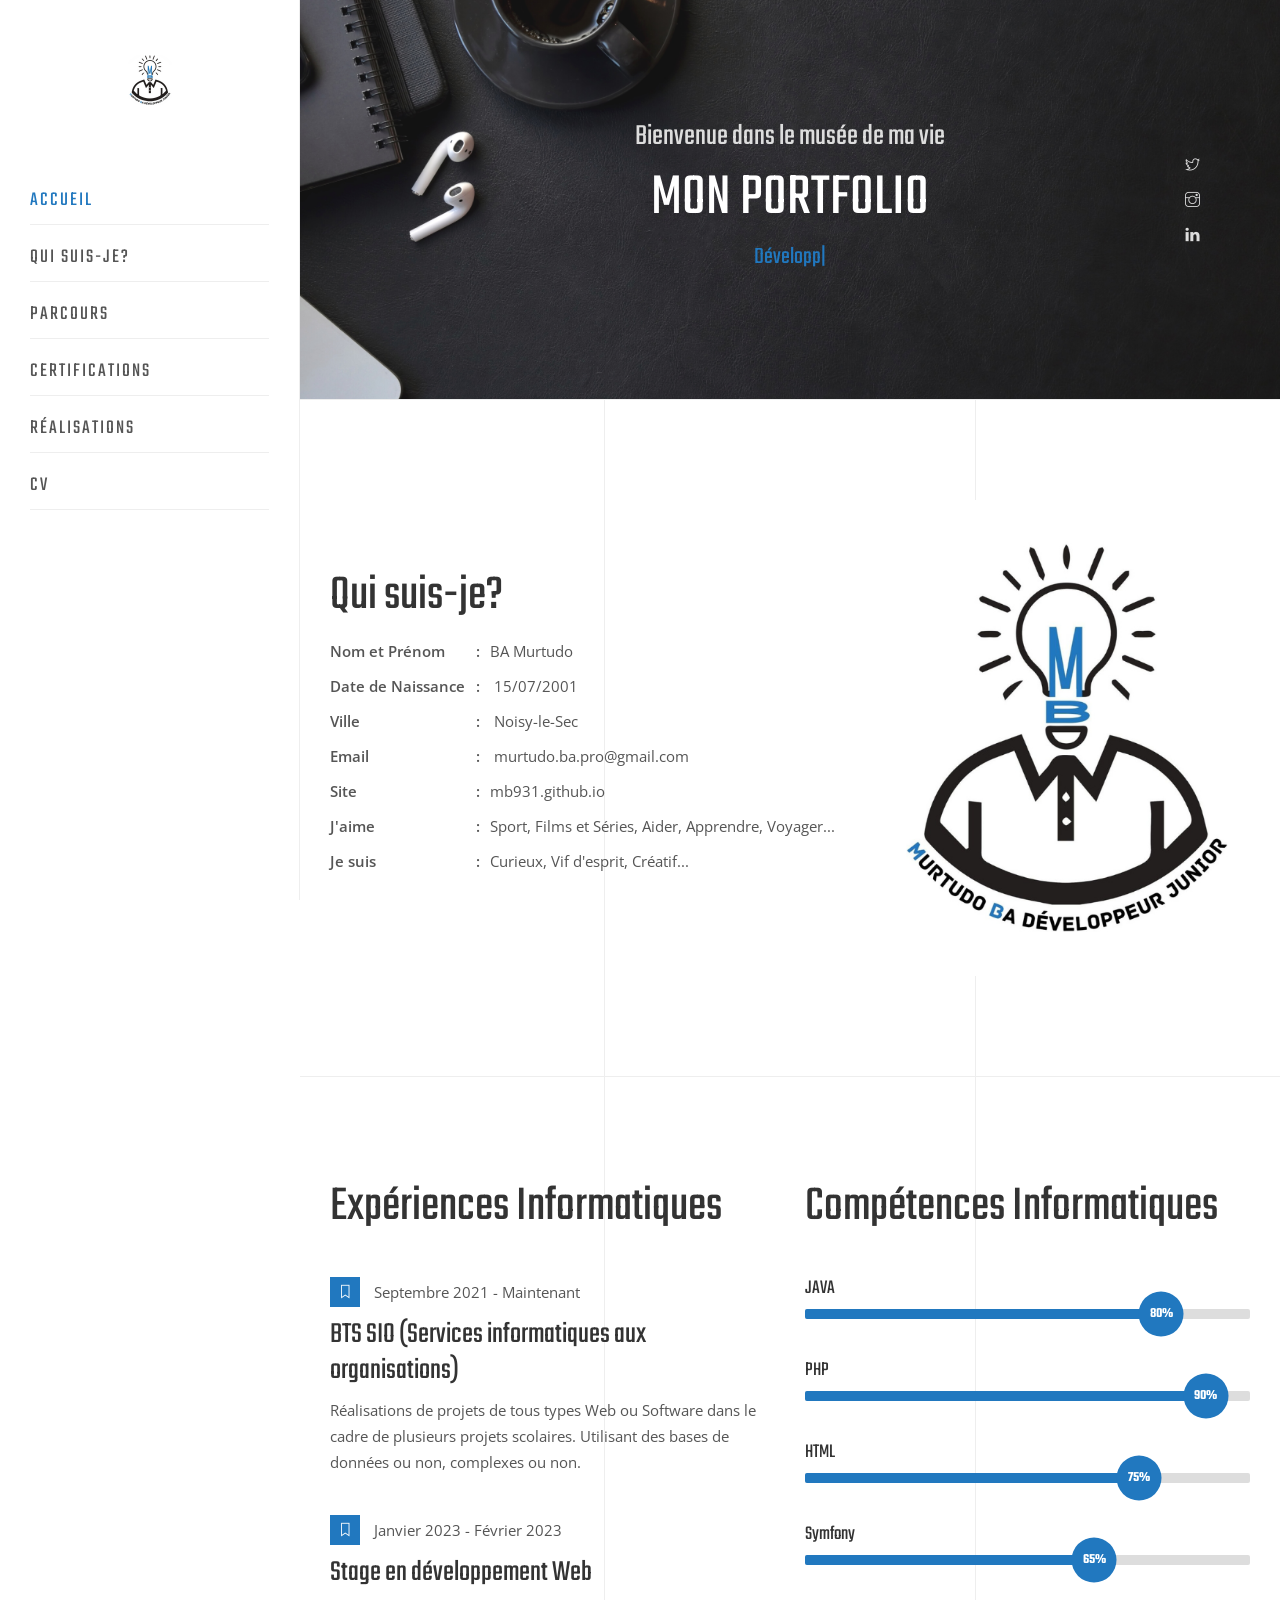
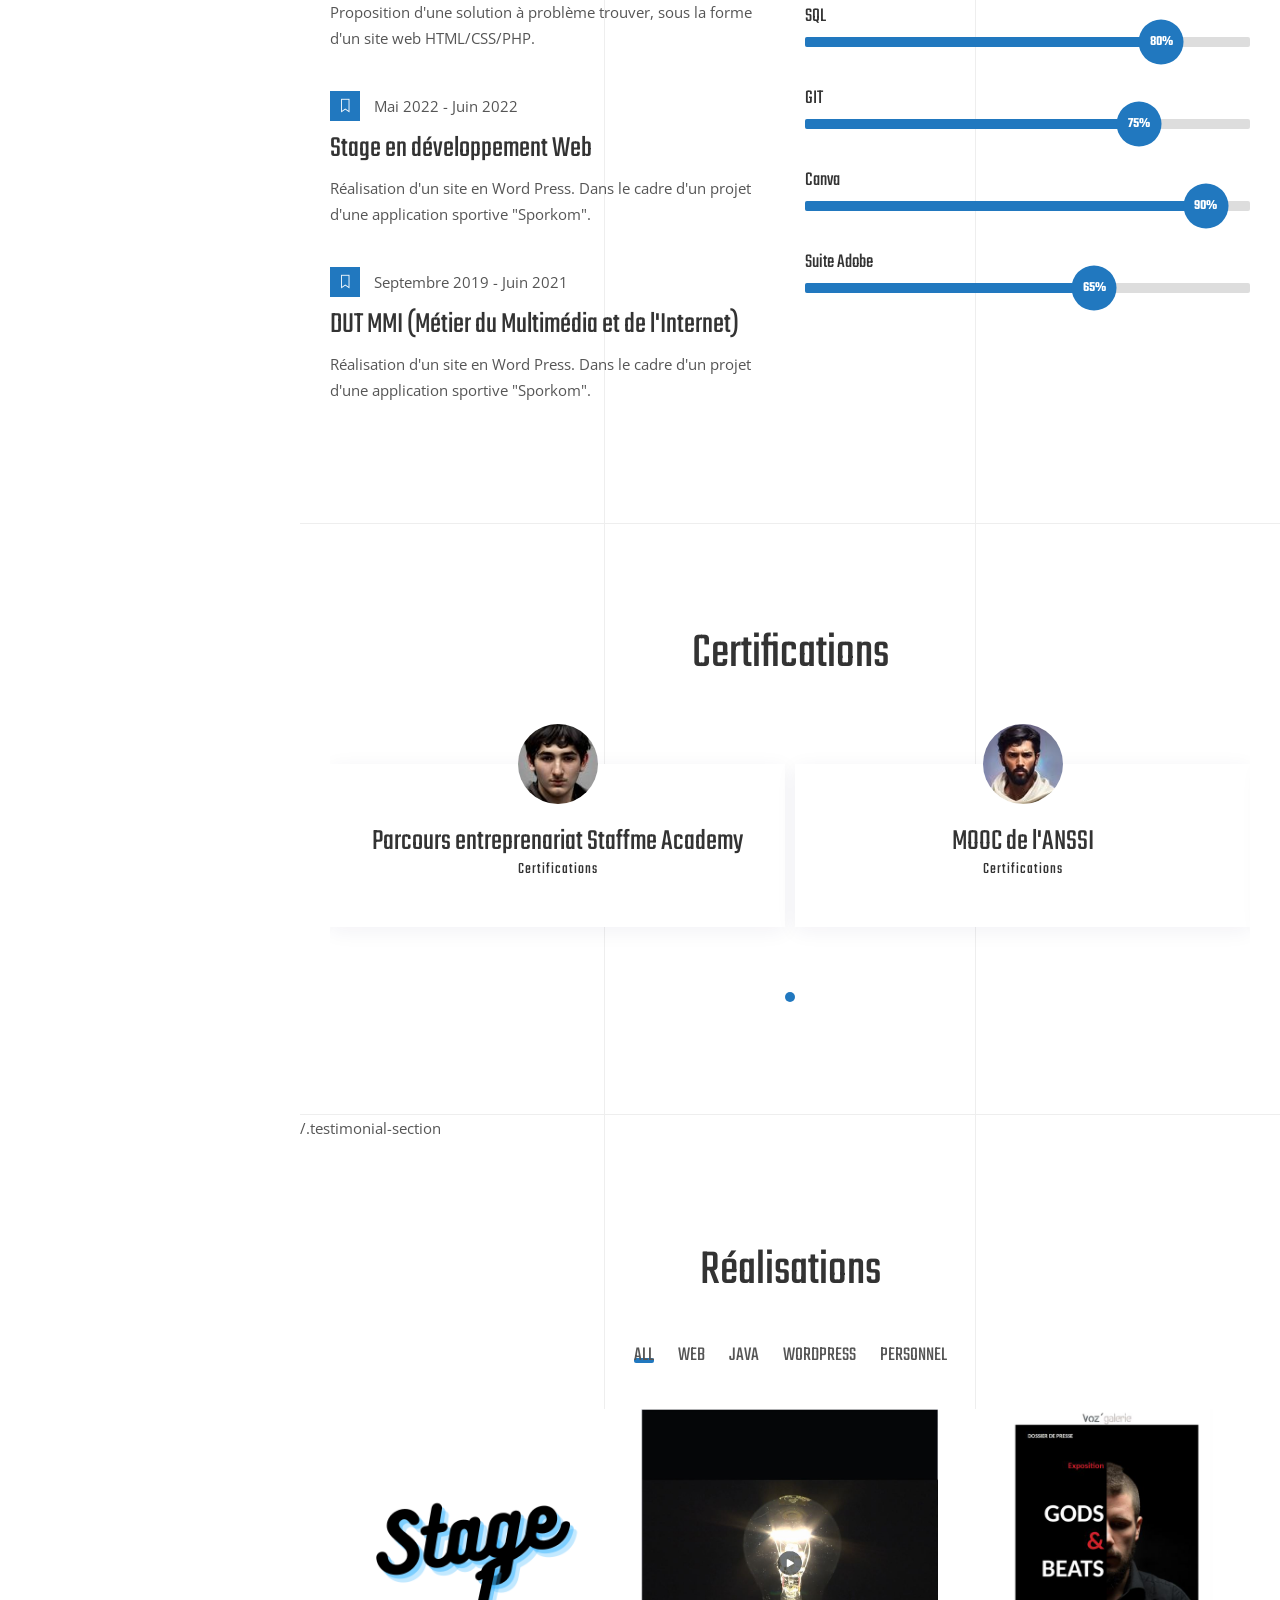
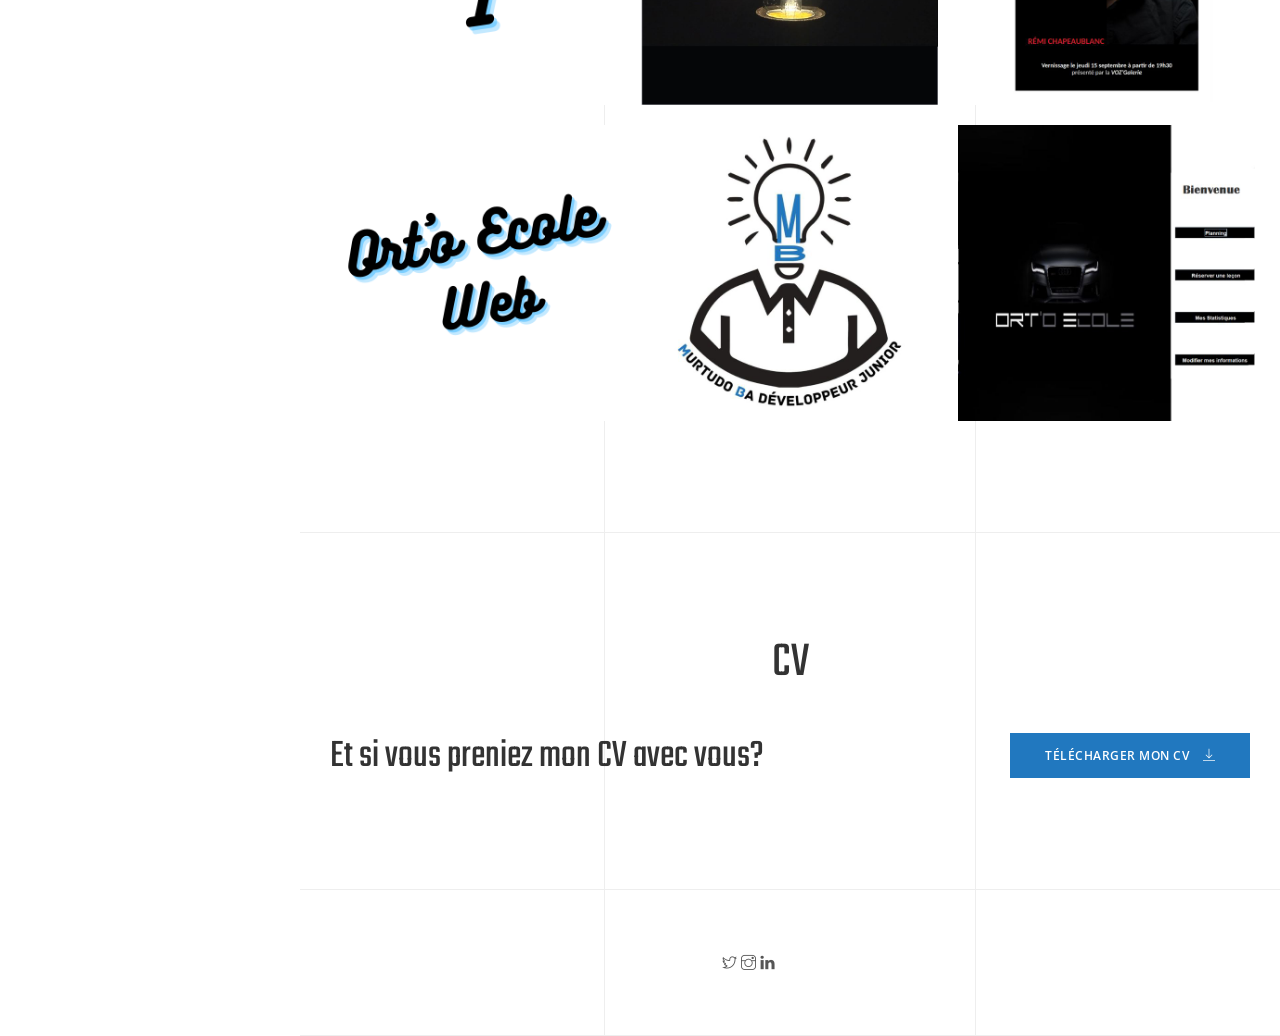
==== commit 65a92f6d: "11ieme push" ====
--- a/index.html
+++ b/index.html
@@ -45,6 +45,7 @@
                         <li><a href="#home" data-scroll-nav="0">Accueil</a></li>
                         <li><a href="#services" data-scroll-nav="1">Qui suis-je?</a></li>
                         <li><a href="#about" data-scroll-nav="2">Parcours</a></li>
+                        <li><a href="#about" data-scroll-nav="2">Certifications</a></li>
 <!--                        <li><a href="#reviews" data-scroll-nav="5">Stage</a></li>-->
                         <li><a href="#portfolios" data-scroll-nav="4">Réalisations</a></li>
 <!--                        <li><a href="#services" data-scroll-nav="3">Tableau de compétences</a></li>-->
@@ -230,17 +231,17 @@
                     </div>
                 </div>
             </section><!-- /.resume-section -->
-           <!-- <section id="reviews" class="testimonial-section section-padding bd-bottom" data-scroll-index="5">
+            <section id="reviews" class="testimonial-section section-padding bd-bottom" data-scroll-index="5">
                 <div class="container">
                     <div class="section-heading mb-40 text-center wow fadeInUp" data-wow-delay="200ms" data-wow-duration="1000ms">
-                        <h2>Stages</h2>
+                        <h2>Certifications</h2>
                     </div>
                     <div id="testimonial-carousel" class="testimonial-carousel owl-carousel">
                         <div class="testimonial-item">
                             <div class="testimonial-innter">
                                 <div class="testi-thumb"><img src="img/testi-1.jpg" alt="img"></div>
                                 <div class="testi-content">
-                                   <h4> <a href="https://photos.google.com/album/AF1QipN1oGOM7HeSzfHeWg0dX_l2XTZdXkUj5upZWX2b/photo/AF1QipPrEoAsDFQXBadc4VLSvvzphtBcs2us20gjJQV2">Stage 1 <span>Imane Voyage</span></a></h4>
+                                    <h4>Parcours entreprenariat Staffme Academy<span>Certifications</span></h4>
                                 </div>
                             </div>
                         </div>
@@ -248,22 +249,13 @@
                             <div class="testimonial-innter">
                                 <div class="testi-thumb"><img src="img/testi-2.jpg" alt="img"></div>
                                 <div class="testi-content">
-                                <h4>Stage 2<span>Audit</span></h4>
+                                    <h4>MOOC de l'ANSSI<span>Certifications</span></h4>
                                 </div>
                             </div>
                         </div>
-                        &lt;!&ndash;<div class="testimonial-item">
-                            <div class="testimonial-innter">
-                                <div class="testi-thumb"><img src="img/testi-3.jpg" alt="img"></div>
-                                <div class="testi-content">
-                                    <p>"This has been one of the best Customer Support experiences I have ever had. The design of the theme also, AMAZING! Thank you so much for all your help DynamicLayers!"</p>
-                                    <h4>Melania Rose <span>Themeforest.CO</span></h4>
-                                </div>
-                            </div>
-                        </div>&ndash;&gt;
-                    </div>
-                </div>
-            </section> /.testimonial-section -->
+                    </div>
+                </div>
+            </section> /.testimonial-section
             <section id="portfolios" class="portfolio-section section-padding bd-bottom" data-scroll-index="4">
                 <div class="container">
                    <div class="section-heading text-center mb-40 wow fadeInUp" data-wow-delay="200ms" data-wow-duration="1000ms">
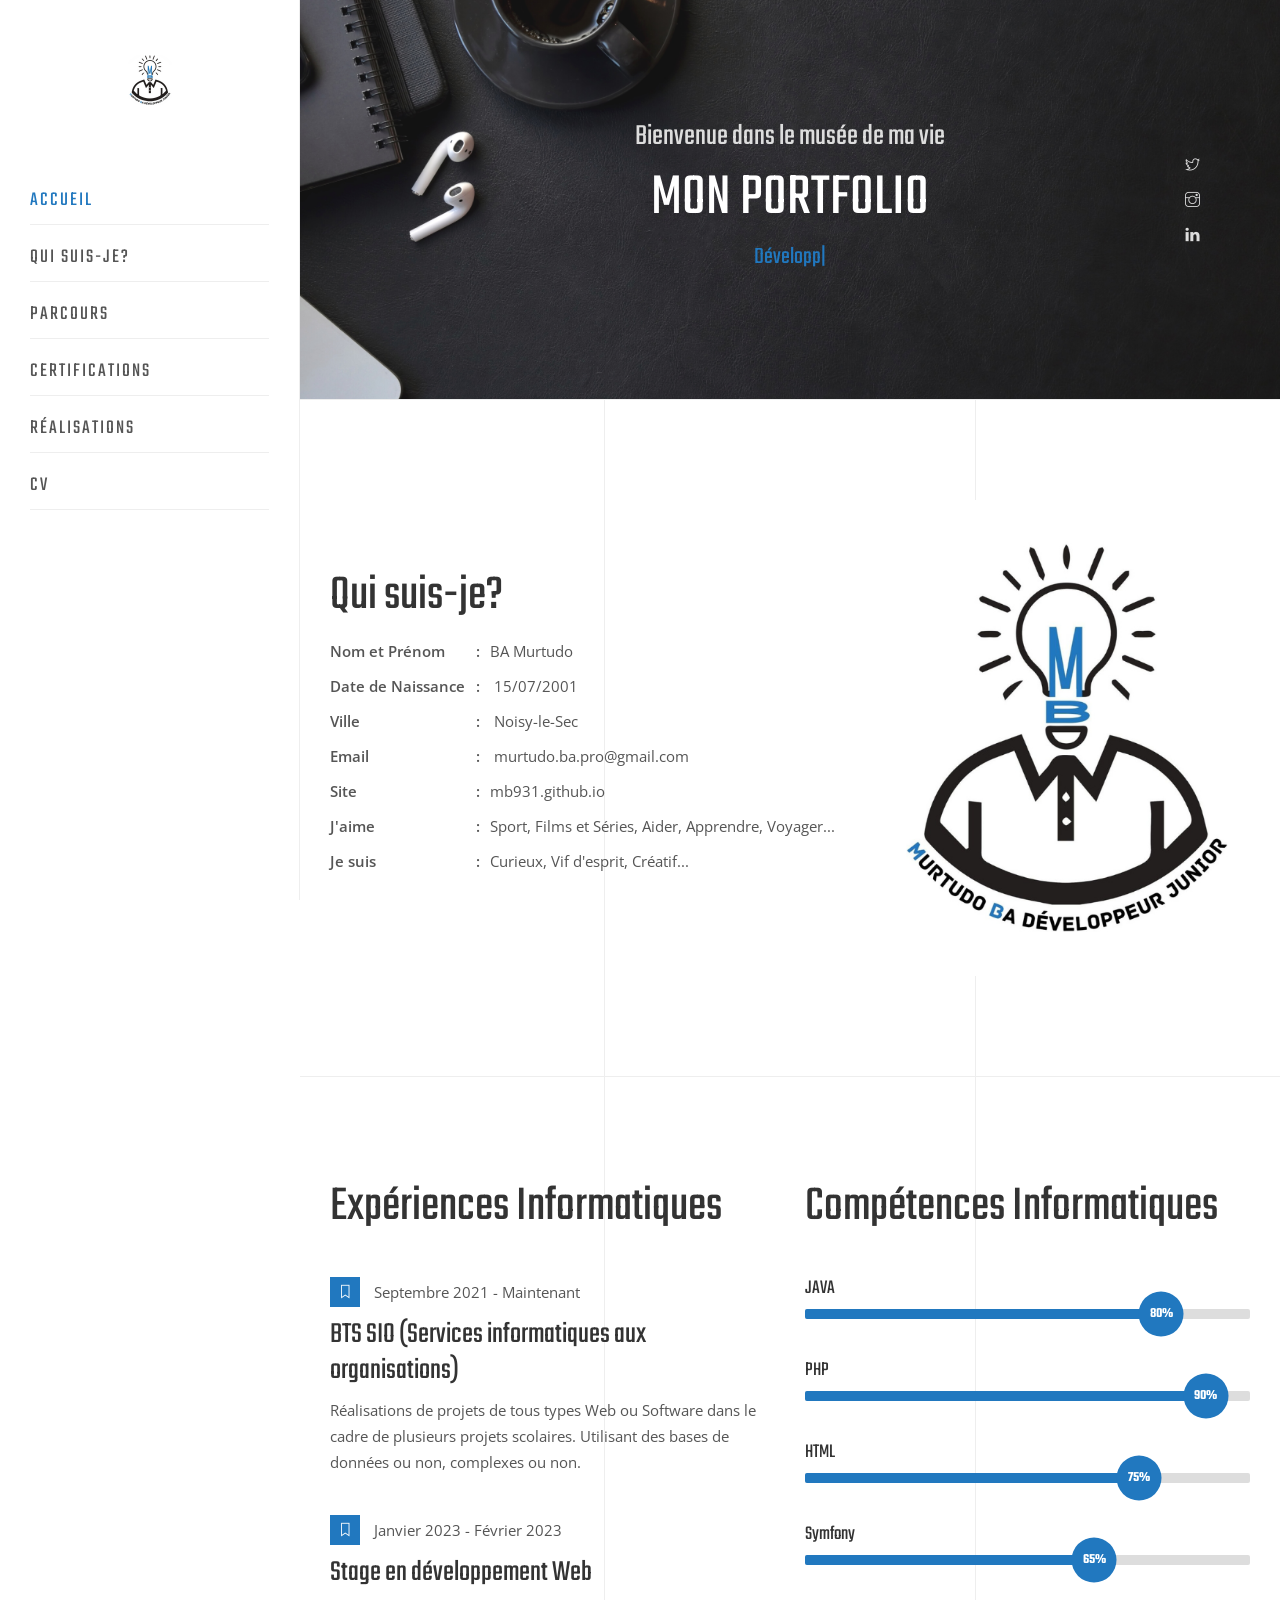
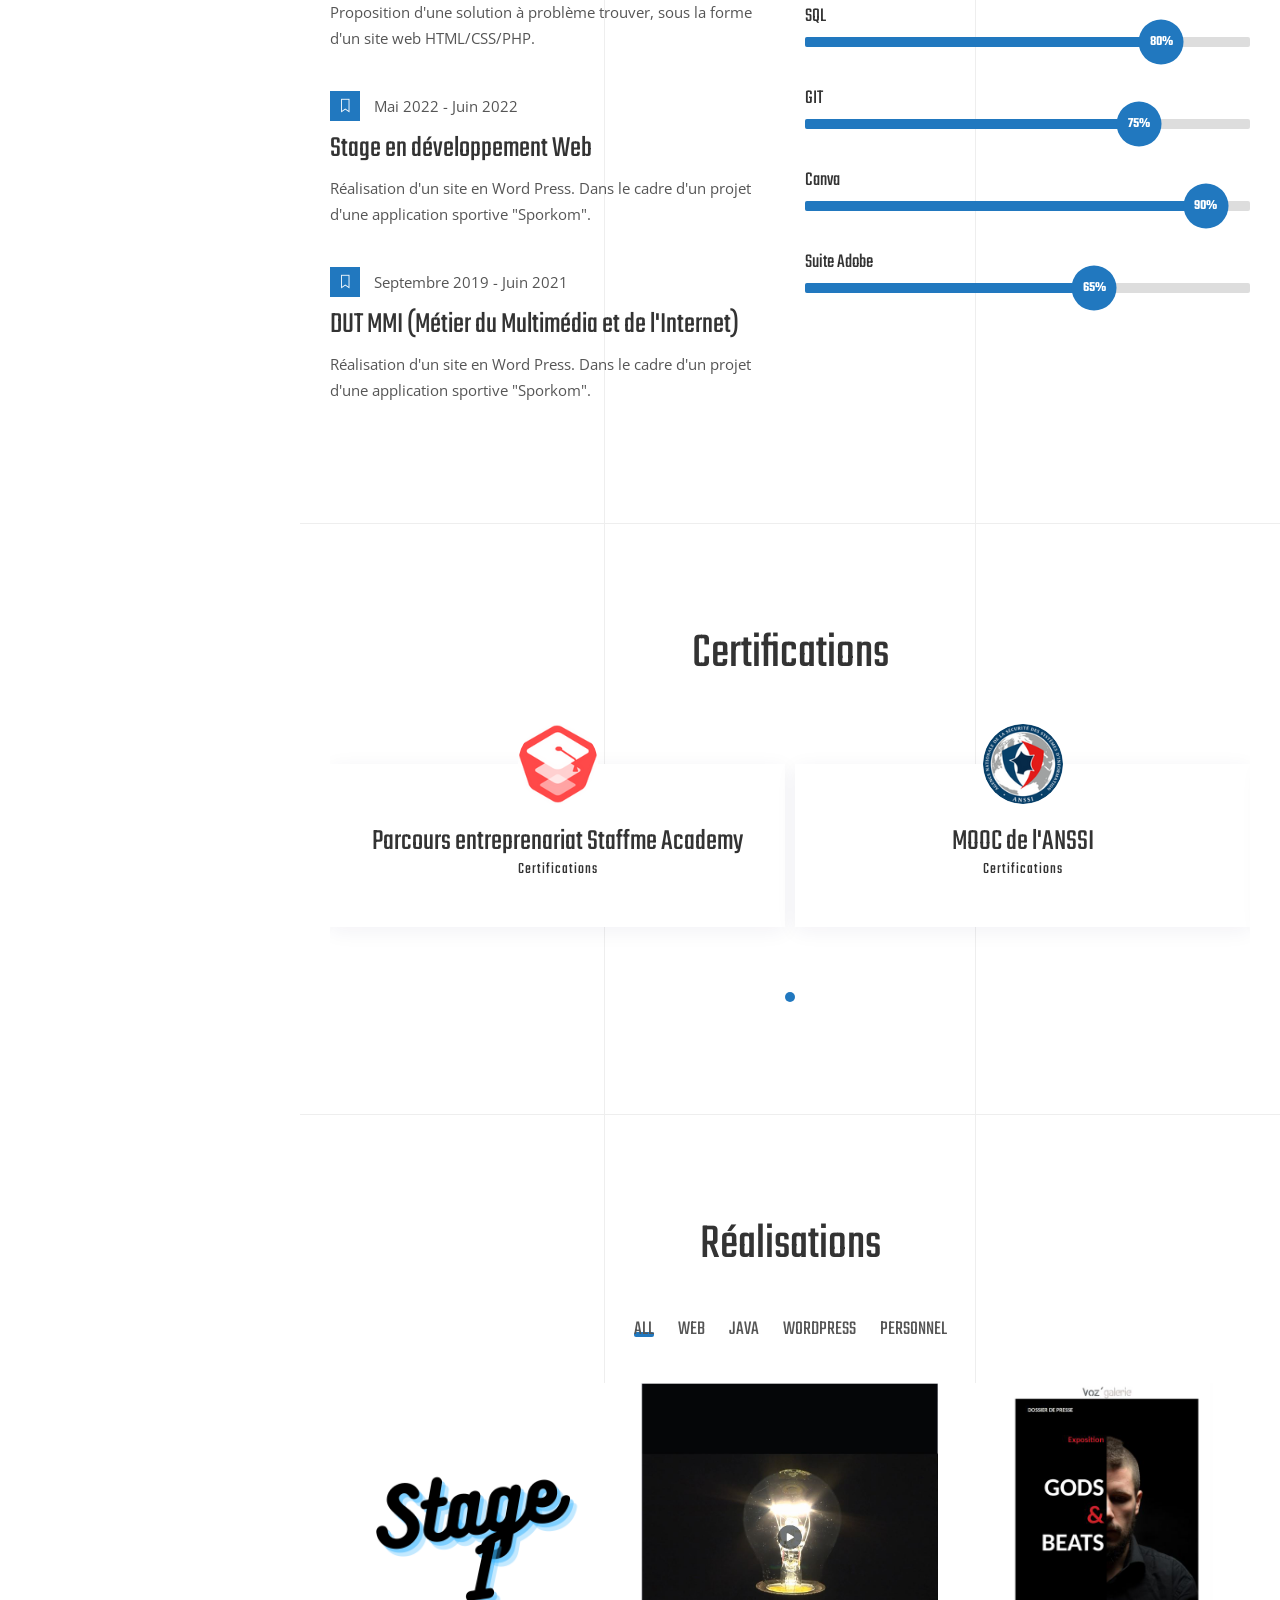
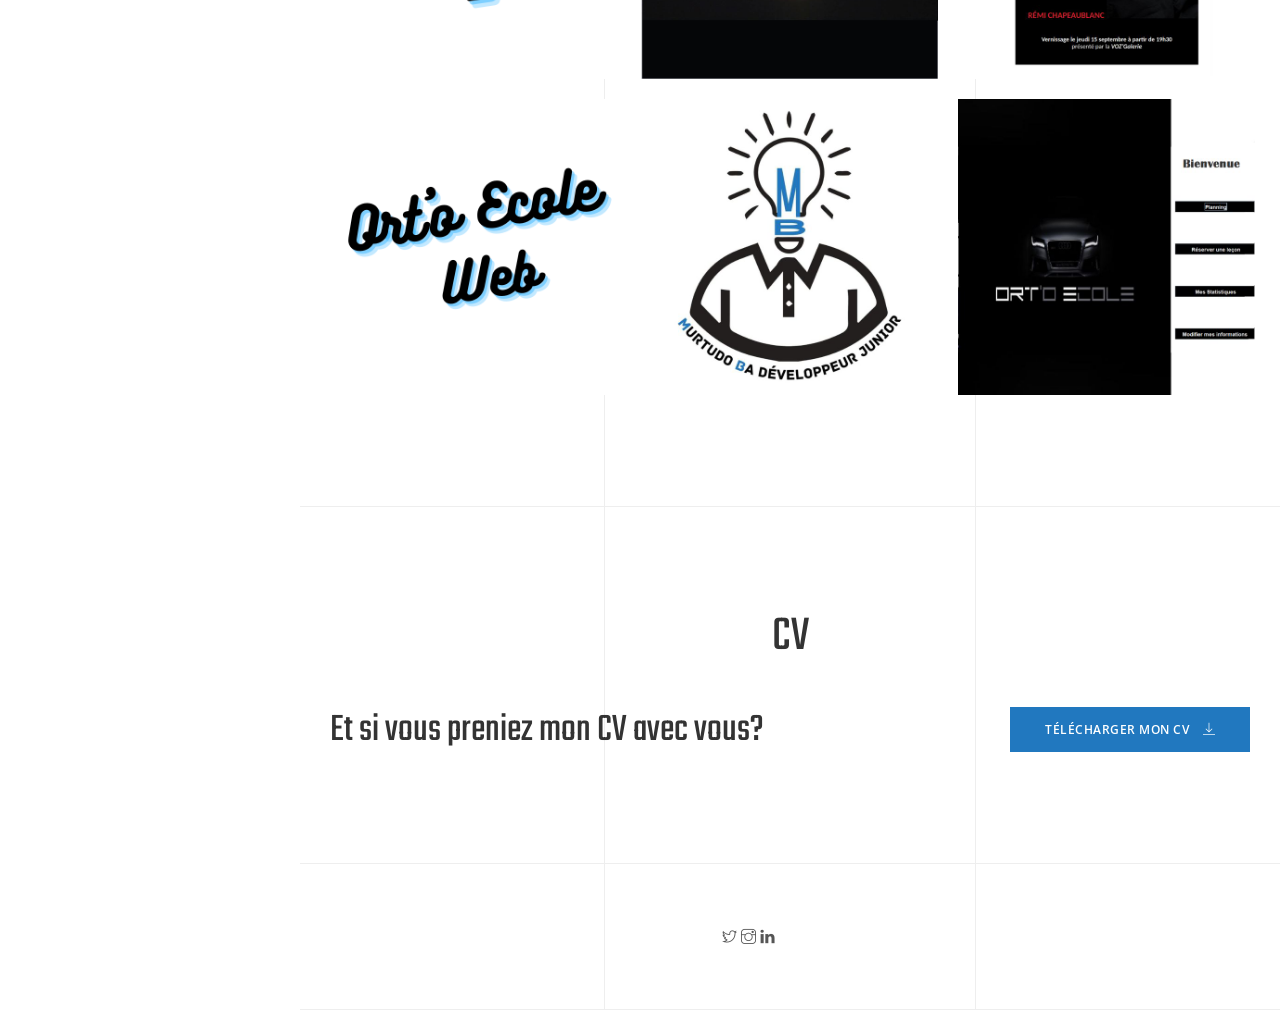
==== commit 8e70790c: "12ieme push" ====
--- a/index.html
+++ b/index.html
@@ -239,7 +239,7 @@
                     <div id="testimonial-carousel" class="testimonial-carousel owl-carousel">
                         <div class="testimonial-item">
                             <div class="testimonial-innter">
-                                <div class="testi-thumb"><img src="img/testi-1.jpg" alt="img"></div>
+                                <div class="testi-thumb"><img src="img/testi-1.png" alt="img"></div>
                                 <div class="testi-content">
                                     <h4>Parcours entreprenariat Staffme Academy<span>Certifications</span></h4>
                                 </div>
@@ -247,7 +247,7 @@
                         </div>
                         <div class="testimonial-item">
                             <div class="testimonial-innter">
-                                <div class="testi-thumb"><img src="img/testi-2.jpg" alt="img"></div>
+                                <div class="testi-thumb"><img src="img/testi-2.png" alt="img"></div>
                                 <div class="testi-content">
                                     <h4>MOOC de l'ANSSI<span>Certifications</span></h4>
                                 </div>
@@ -255,7 +255,7 @@
                         </div>
                     </div>
                 </div>
-            </section> /.testimonial-section
+            </section>
             <section id="portfolios" class="portfolio-section section-padding bd-bottom" data-scroll-index="4">
                 <div class="container">
                    <div class="section-heading text-center mb-40 wow fadeInUp" data-wow-delay="200ms" data-wow-duration="1000ms">
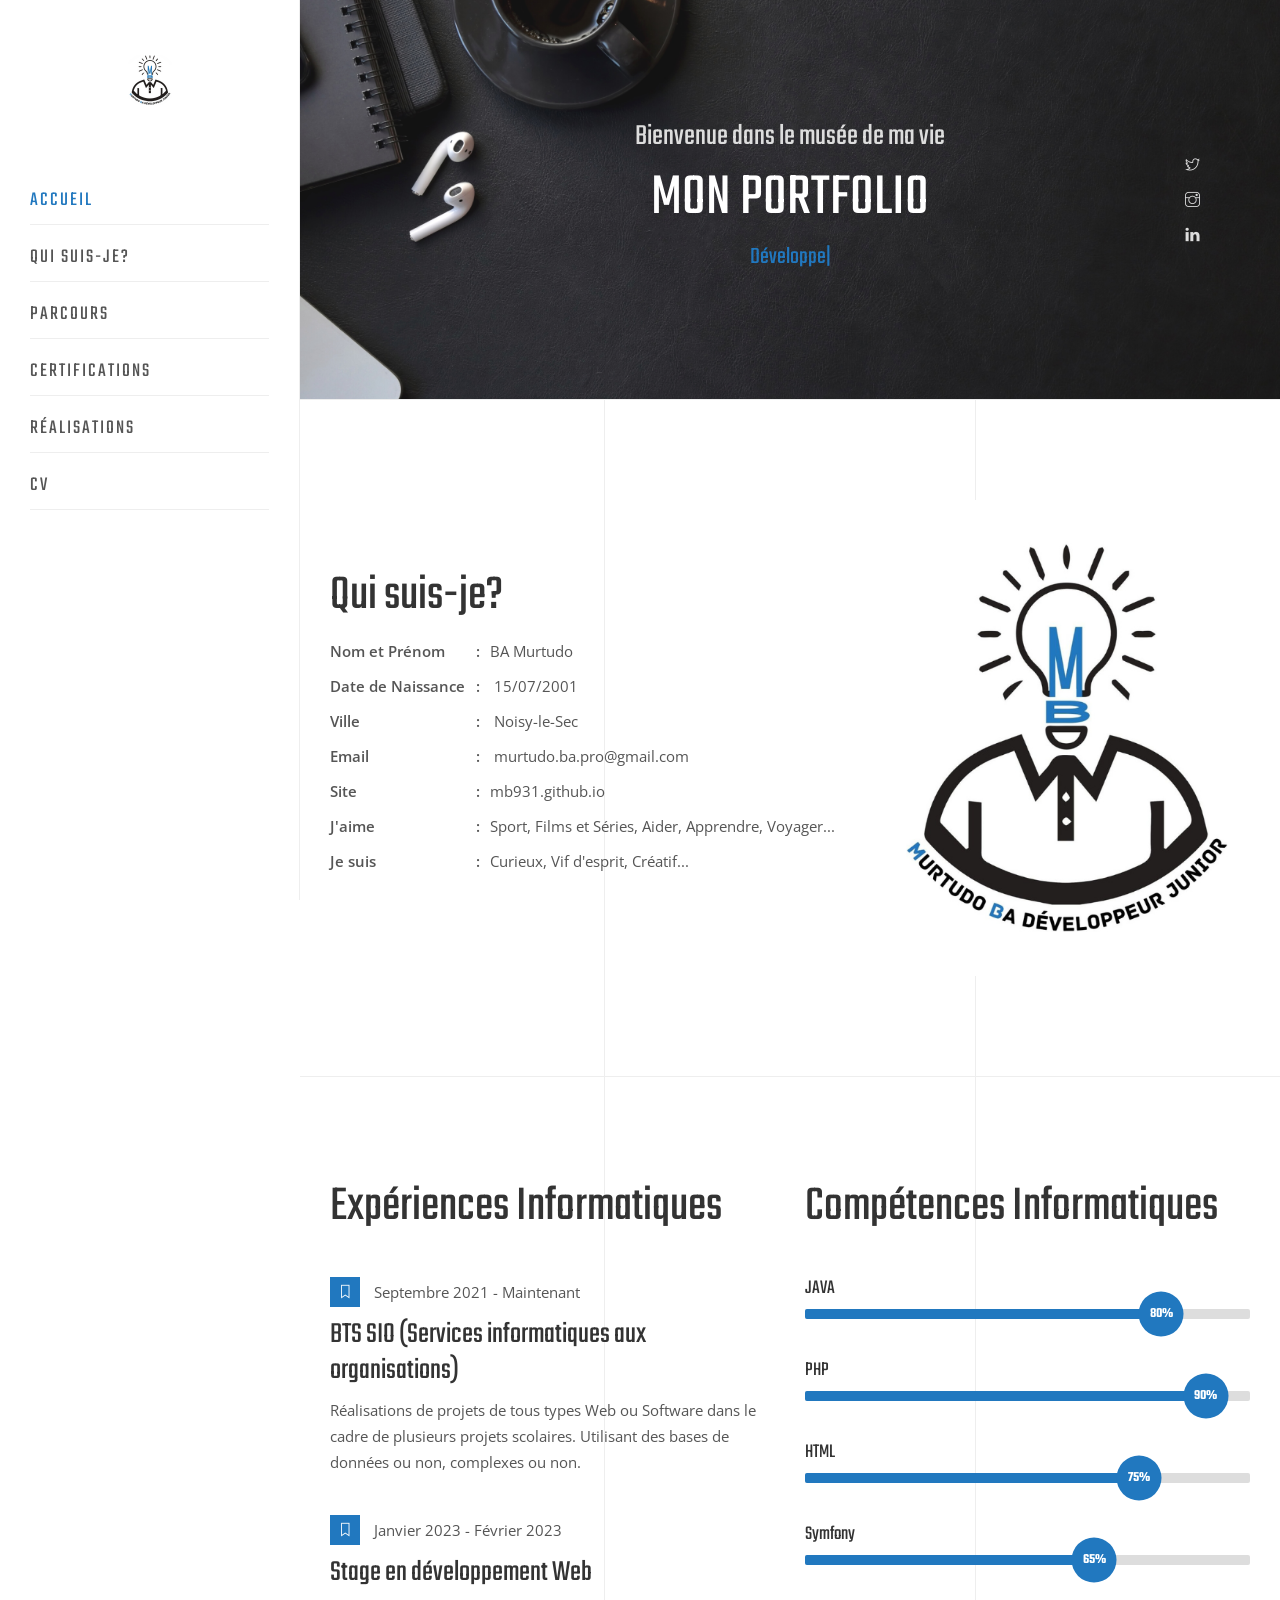
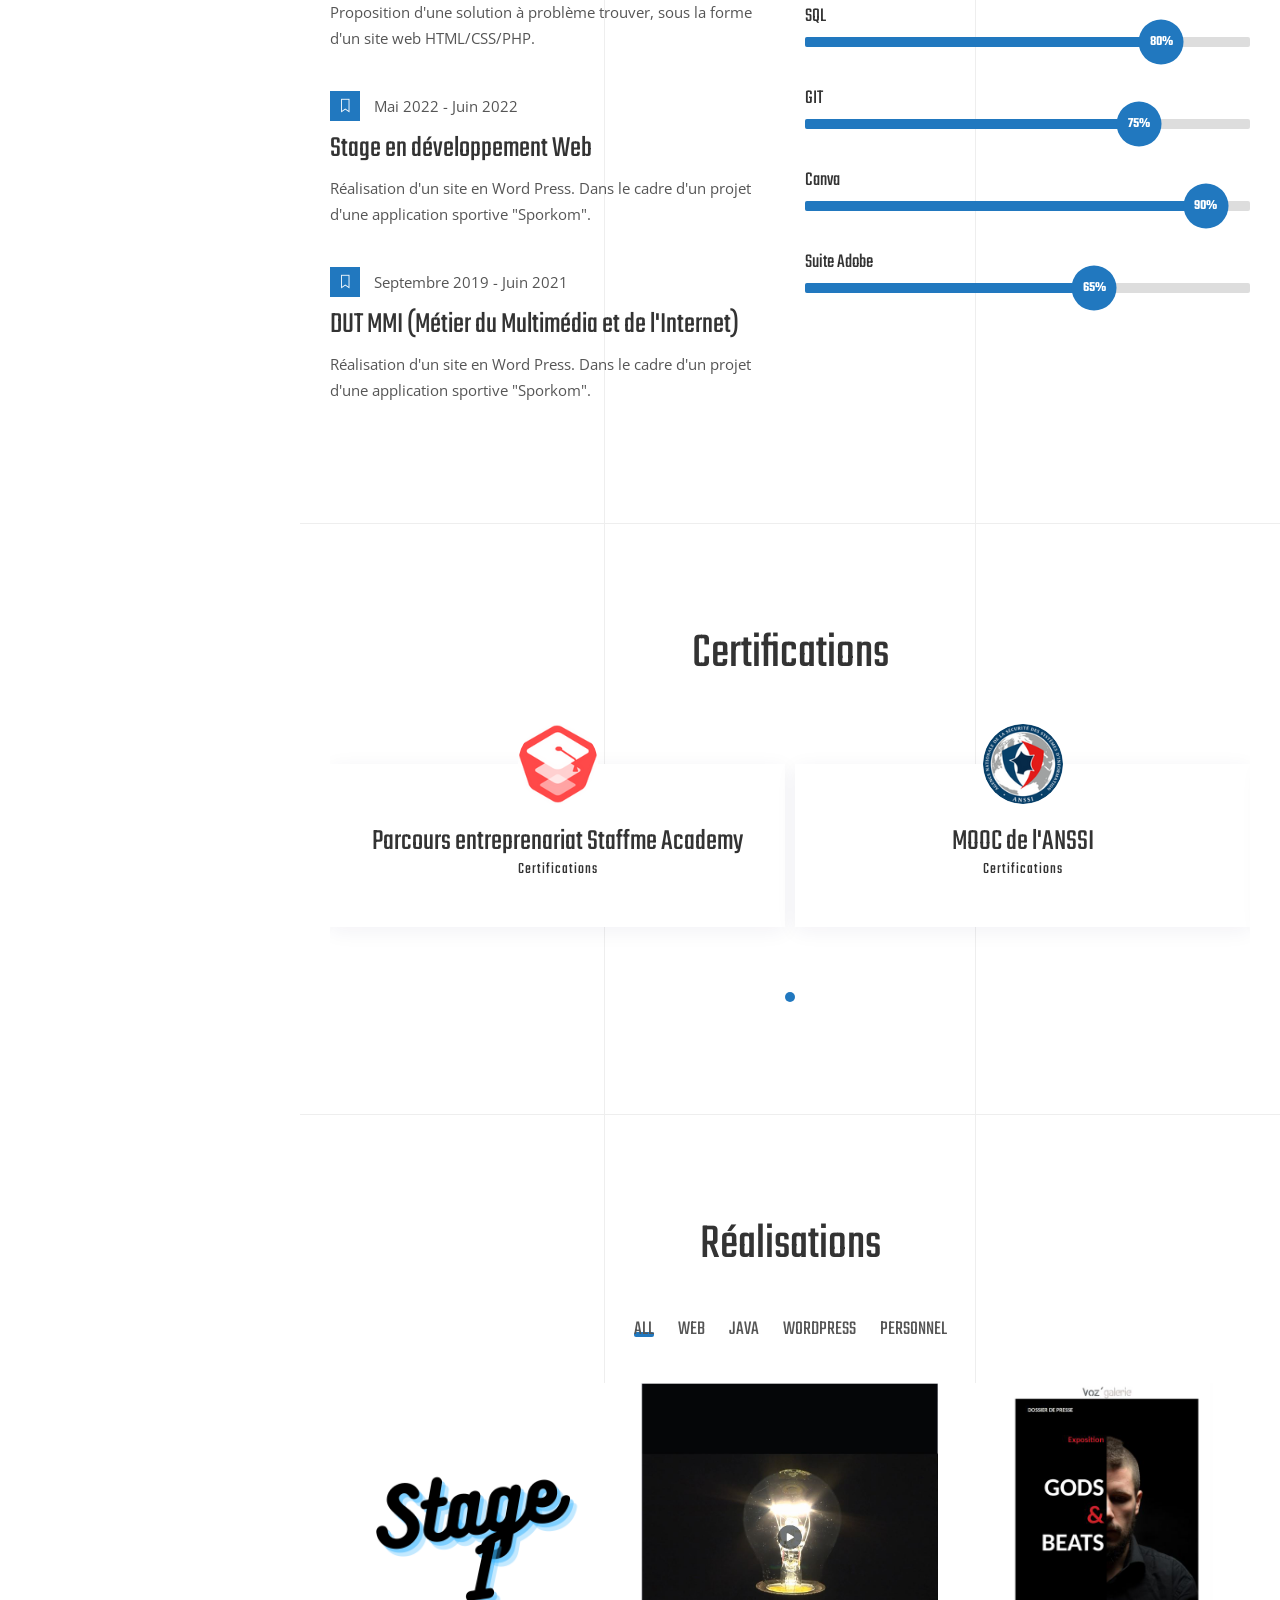
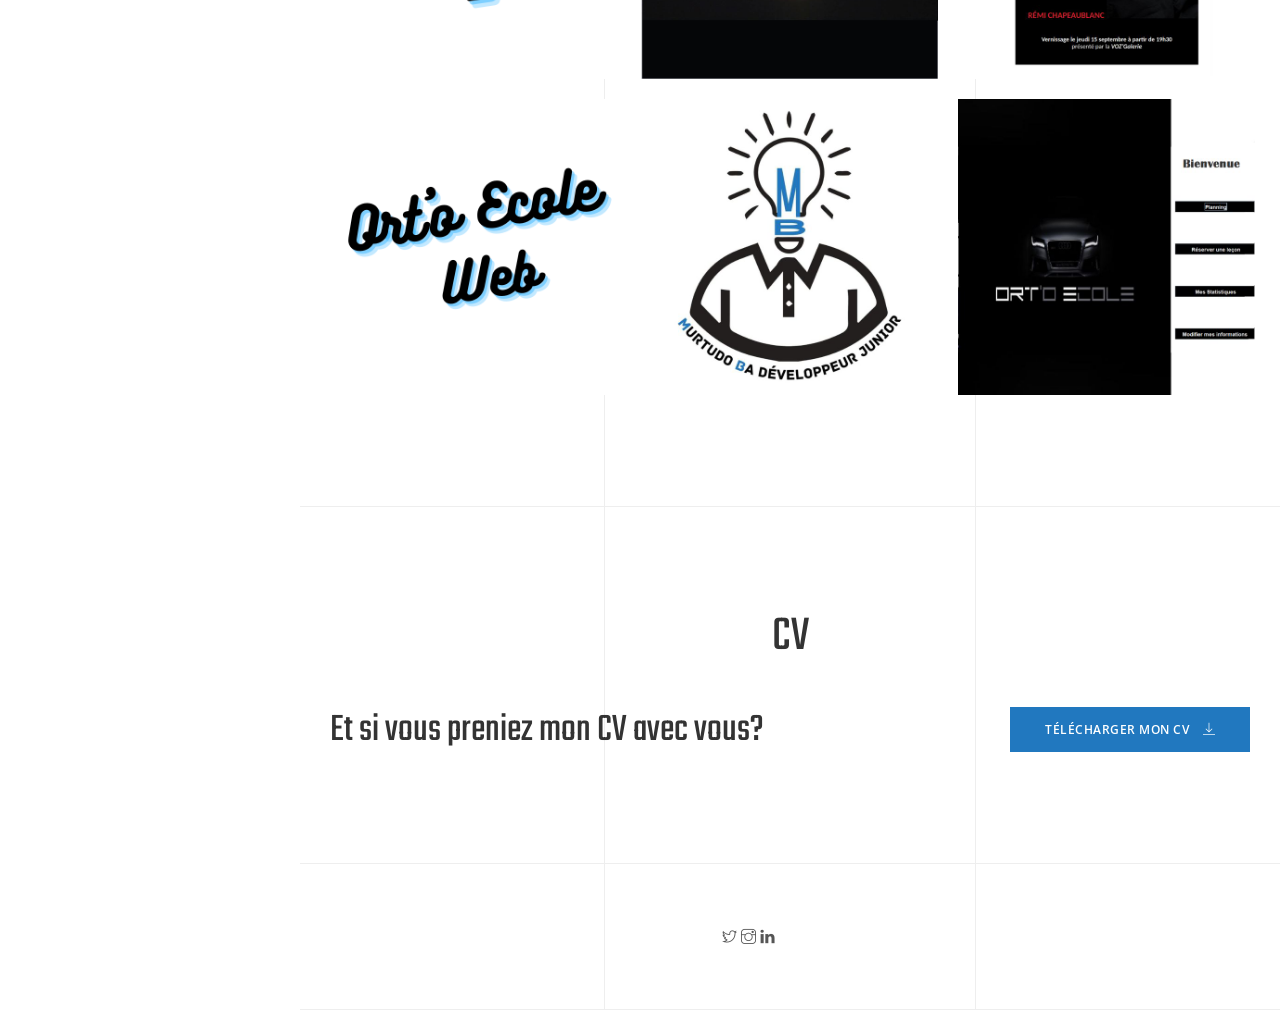
==== commit 6d25223a: "13ieme push" ====
--- a/index.html
+++ b/index.html
@@ -45,7 +45,7 @@
                         <li><a href="#home" data-scroll-nav="0">Accueil</a></li>
                         <li><a href="#services" data-scroll-nav="1">Qui suis-je?</a></li>
                         <li><a href="#about" data-scroll-nav="2">Parcours</a></li>
-                        <li><a href="#about" data-scroll-nav="2">Certifications</a></li>
+                        <li><a href="#about" data-scroll-nav="5">Certifications</a></li>
 <!--                        <li><a href="#reviews" data-scroll-nav="5">Stage</a></li>-->
                         <li><a href="#portfolios" data-scroll-nav="4">Réalisations</a></li>
 <!--                        <li><a href="#services" data-scroll-nav="3">Tableau de compétences</a></li>-->
@@ -283,7 +283,8 @@
                                <div class="portfolio-box">
                                    <img src="img/port-2.jpg" alt="img">
                                    <div class="portfolio-content">
-                                       <h3><a class="img-popup" href="img/port-2.jpg">Réalisation personnel<span>Ma vidéo</span><span>2022</span></a></h3>
+<!--                                       <h3><a class="img-popup" href="img/port-2.jpg">Réalisation personnel<span>Ma vidéo</span><span>2022</span></a></h3>-->
+                                       <h3><a href="https://photos.google.com/album/AF1QipP99O3Fsbv1wR1ga9kcbOcthPvJiLaAJkGmrIbE/photo/AF1QipPkSxhX7oyCq5E92giiLM2tyQzIEOMj8MvBG2ok">Réalisation personnel<span>Ma vidéo</span><span>2022</span></a></h3>
                                    </div>
                                </div>
                             </div>
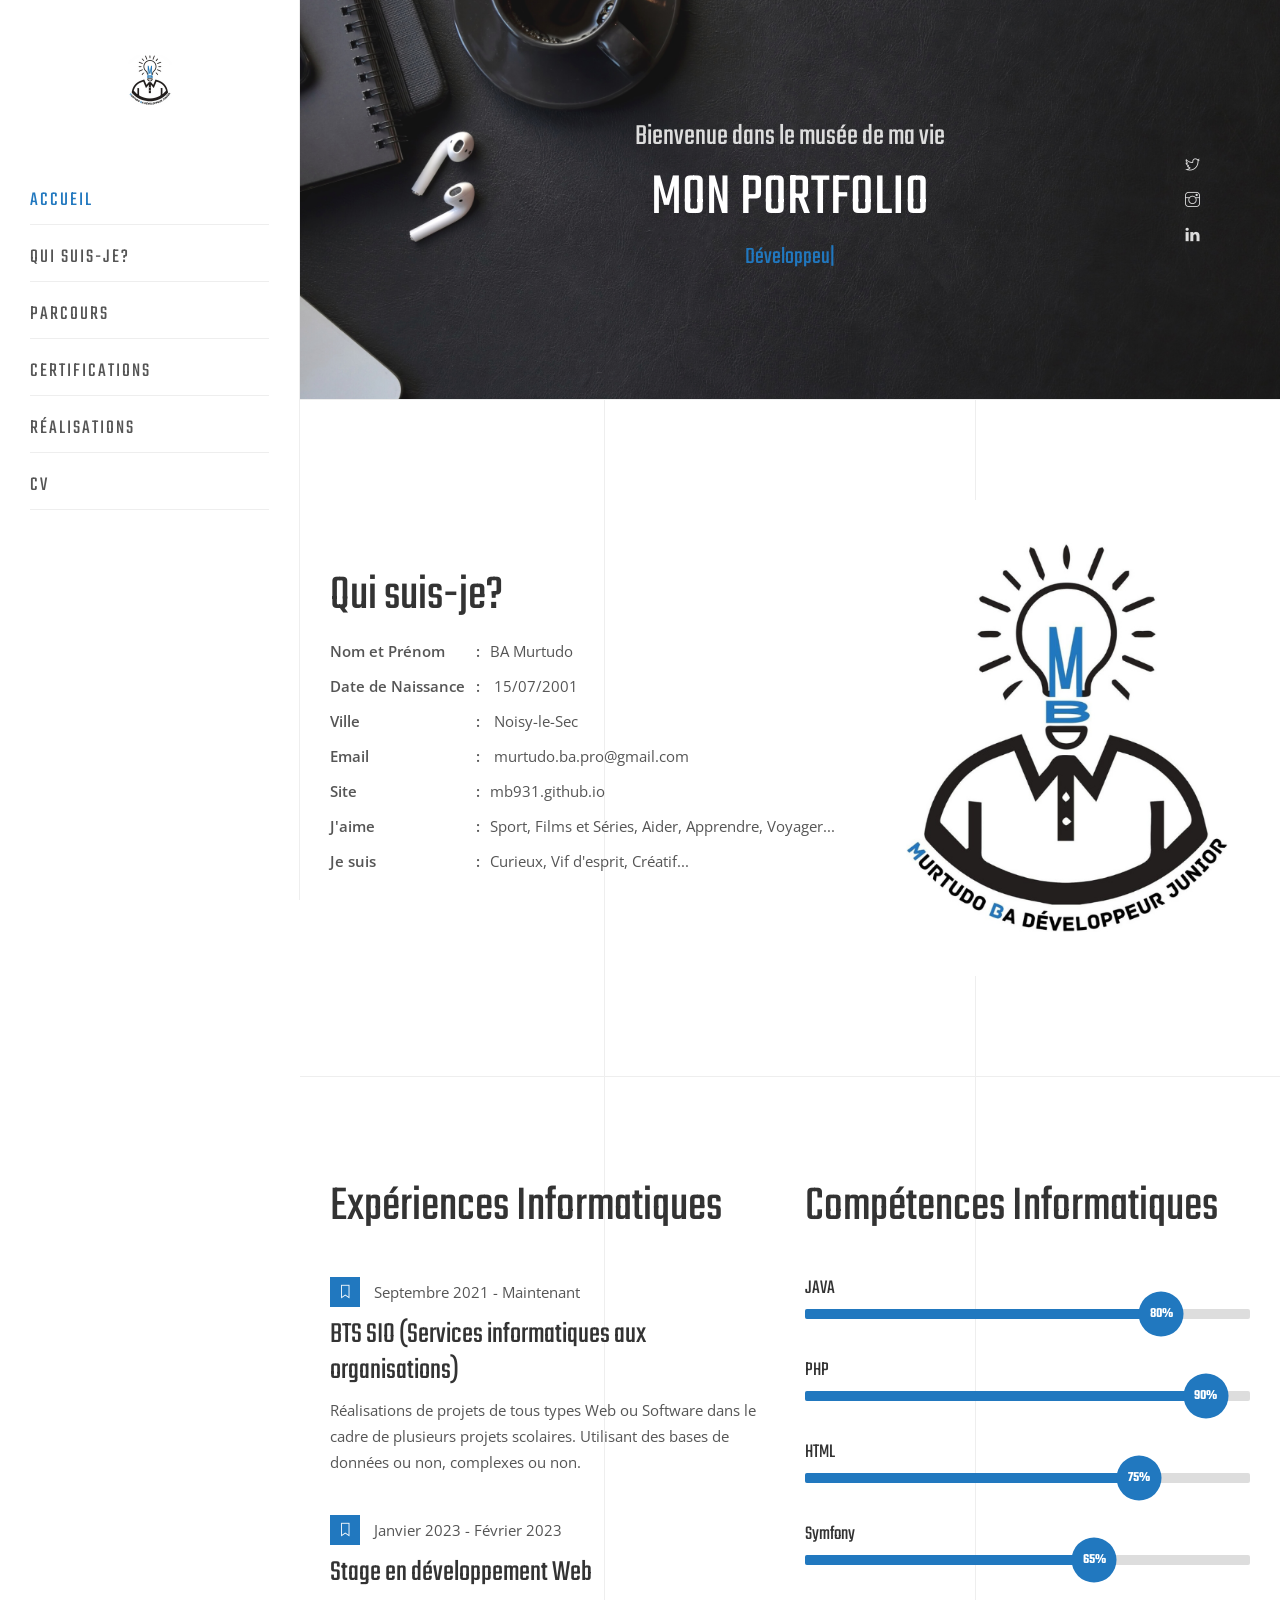
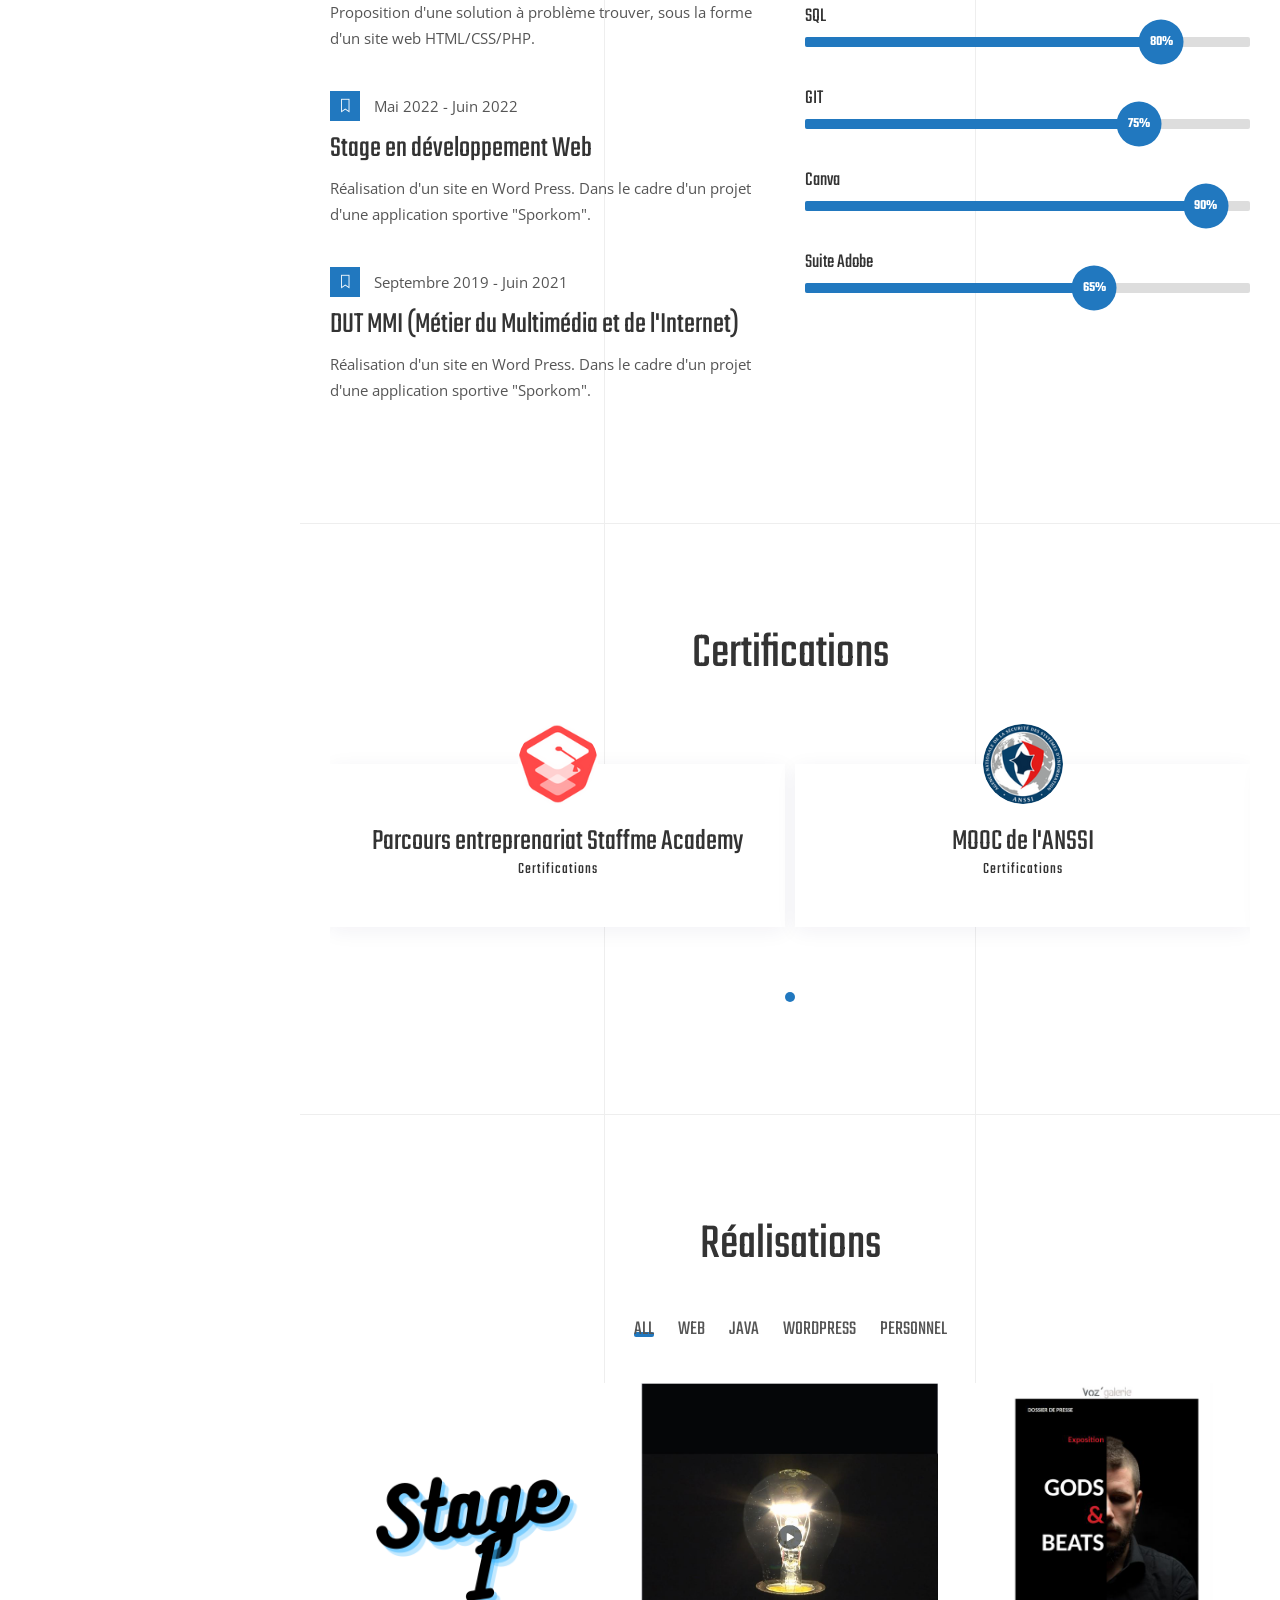
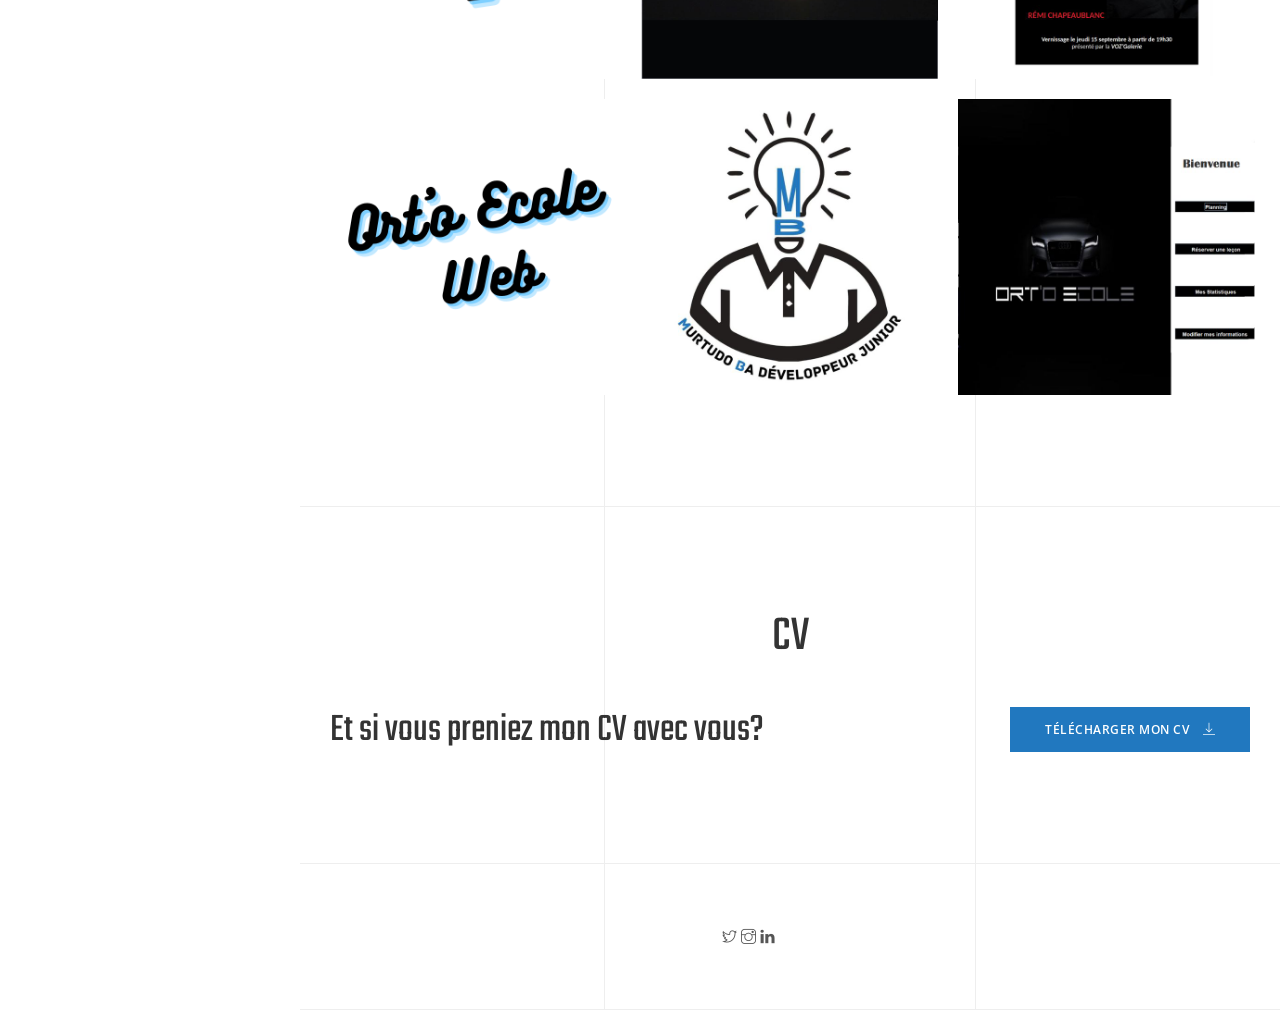
==== commit 8e223fa2: "14ieme push" ====
--- a/index.html
+++ b/index.html
@@ -316,7 +316,8 @@
                                <div class="portfolio-box">
                                    <img src="img/port-6.jpg" alt="img">
                                    <div class="portfolio-content">
-                                       <h3><a class="img-popup" href="img/port-6.jpg">Projet JAVA BTS SIO<span>ORT'O ECOLE</span><span>2021</span></a></h3>
+<!--                                       <h3><a class="img-popup" href="img/port-6.jpg">Projet JAVA BTS SIO<span>ORT'O ECOLE</span><span>2021</span></a></h3>-->
+                                       <h3><a href="https://photos.google.com/album/AF1QipNbvkulhbR1n7OSPnFHIHAFgZ2N2k8zPygTqhGG/photo/AF1QipOxI0WC8dlq5BMxS8Ta4viYzJOqBx4S5yI6pO6V">Projet JAVA BTS SIO<span>ORT'O ECOLE</span><span>2021</span></a></h3>
                                    </div>
                                </div>
                             </div>
